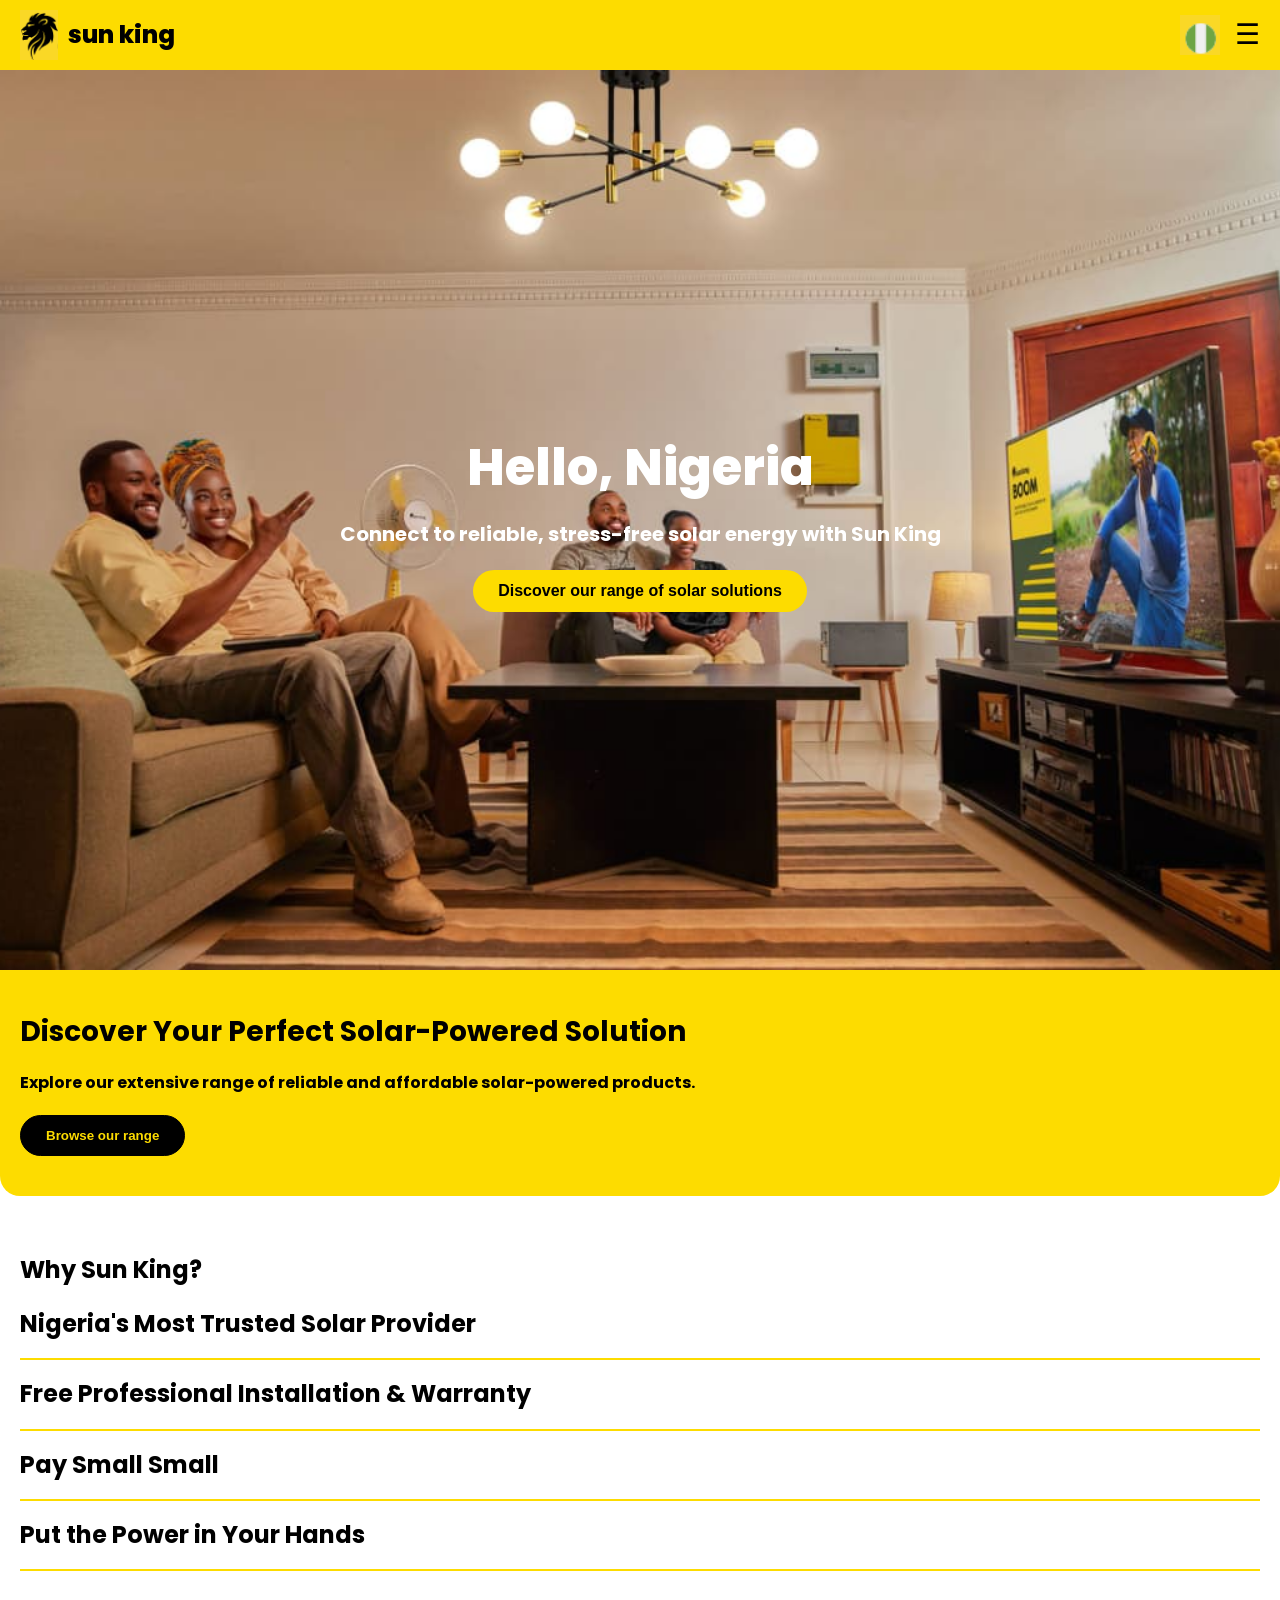
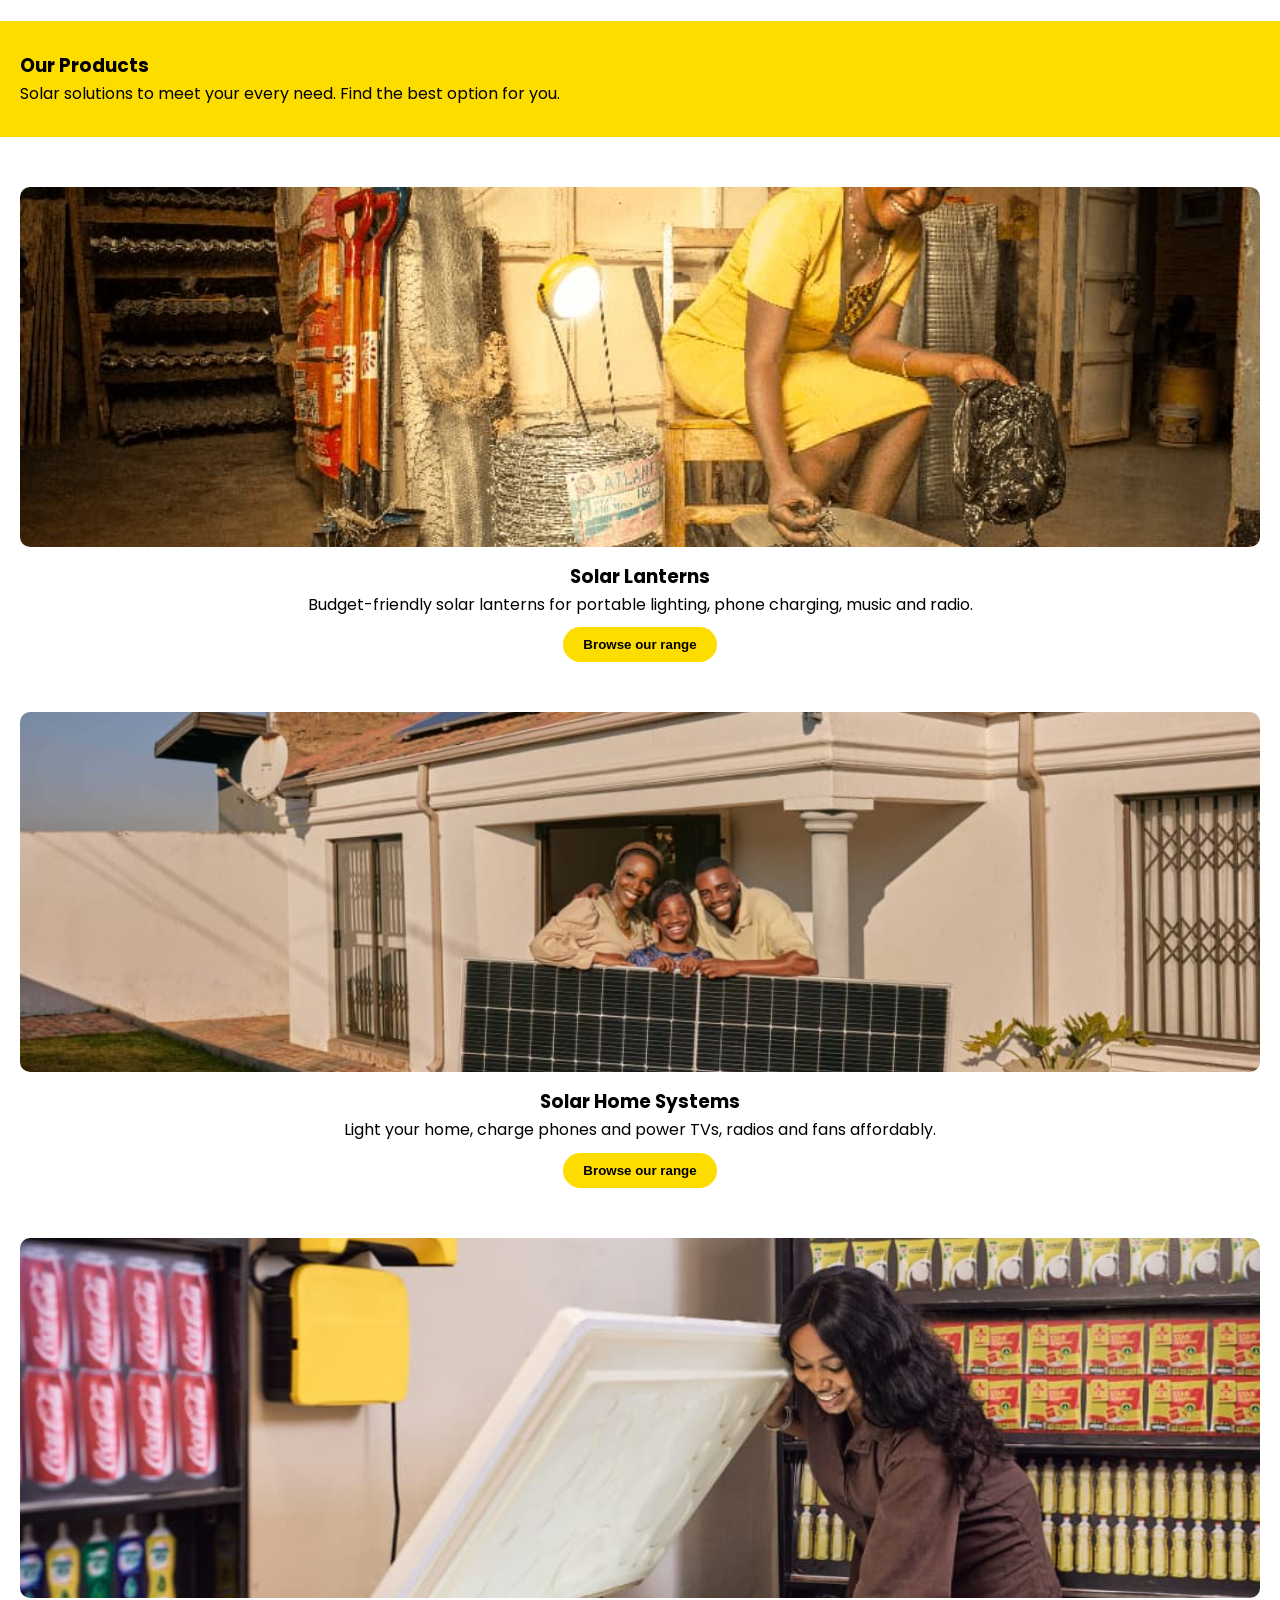
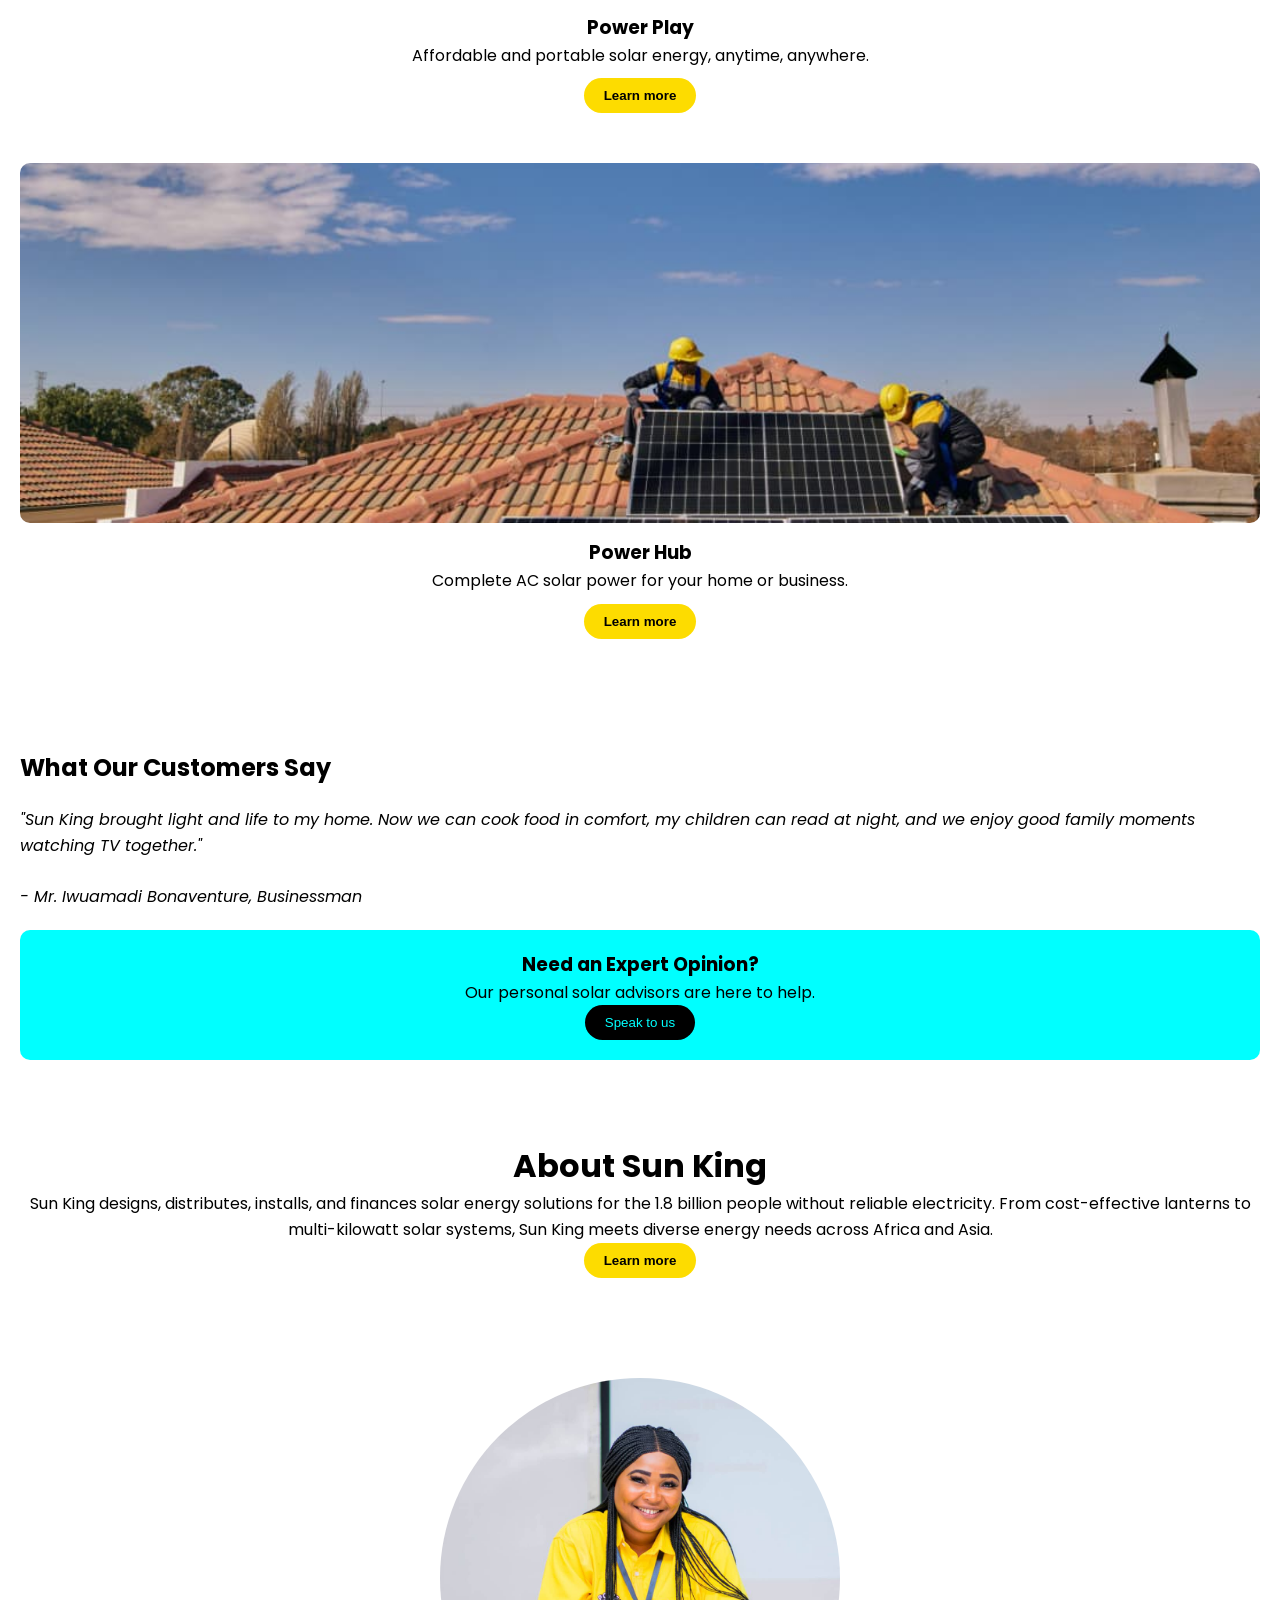
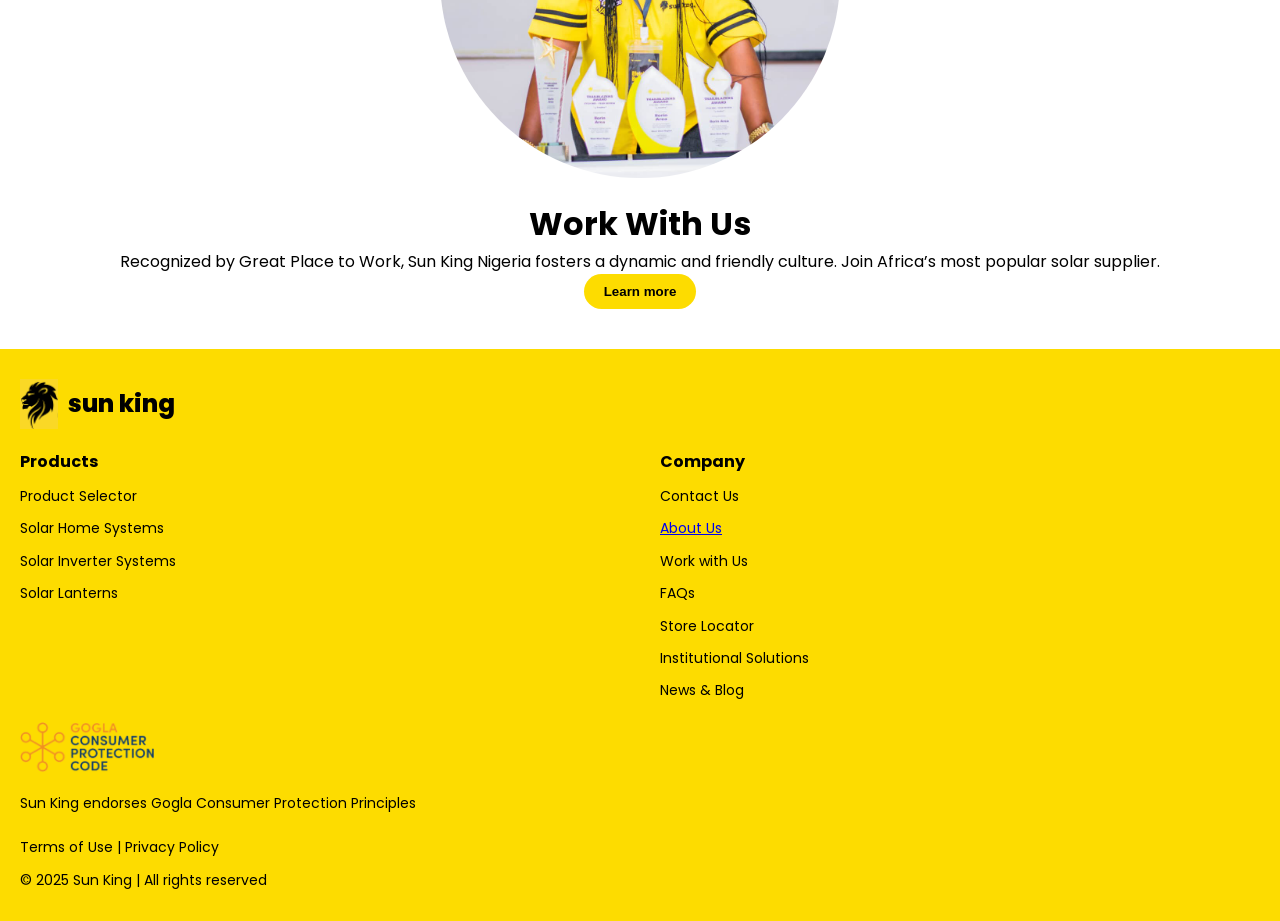
==== index.html @ c6b0d965 "Add files via upload" ====
<!DOCTYPE html>
<html lang="en">
<head>
  <meta charset="UTF-8">
  <meta name="viewport" content="width=device-width, initial-scale=1.0">
  <title>SunKing</title>
  <link rel="icon" href="favicon.ico">
  <meta name="description" content="SunKing">
  <meta name="author" content="SunKing">
  <meta property="og:title" content="SunKing">
  <meta property="og:description" content="SunKing">
  <meta property="og:image" content="img/favicon.ico">
  <meta property="og:type" content="website">
  <meta property="og:url" content="https://sunking.com/SunKing">
  <meta property="twitter:card" content="summary_large_image">
  <meta property="twitter:title" content="SunKing">
  <meta property="twitter:description" content="">
  <meta property="twitter:image" content="">
  <link rel="manifest" href="manifest.json">


  <!-- Google Font -->
  <link href="https://fonts.googleapis.com/css2?family=Poppins:wght@400;600;800&display=swap" rel="stylesheet">

  <style>
    
    * {
      margin: 0;
      padding: 0;
      box-sizing: border-box;
    }

    body {
      font-family: 'Poppins', sans-serif;
      background-color: #fff; 
      color: black;
      line-height: 1.6;
    }

    /* NAVBAR */
    .navbar {
      background-color: #fddc00;
      height: 70px;
      width: 100%;
      display: flex;
      justify-content: space-between;
      align-items: center;
      padding: 0 20px;
      position: sticky;
      top: 0;
      z-index: 1000;
    }

    .logo-container {
      display: flex;
      align-items: center;
    }

    .logo-icon {
      height: 50px;
      width: auto;
      margin-right: 10px;
    }

    .logo-text {
      font-weight: 800;
      font-size: 24px;
      color: black;
      text-transform: lowercase;
    }

    .nav-right {
      display: flex;
      align-items: center;
    }

    .flag-icon {
      width: 40px;
      height: 40px;
      margin-right: 15px;
    }

    .hamburger {
      font-size: 28px;
      cursor: pointer;
      user-select: none;
    }

    /* DROPDOWN MENU */
    .dropdown-menu {
      display: none;
      flex-direction: column;
      background-color: #fddc00;
      position: absolute;
      left: 0;
      width: 100%;
      padding: 20px;
      z-index: 1000;
    }

    .dropdown-menu a,
    .about-dropdown {
      margin: 10px 0;
      font-size: 16px;
      color: black;
      text-decoration: none;
      font-weight: 600;
    }

    .close-menu {
      position: absolute;
      top: 10px;
      right: 20px;
      font-size: 28px;
      cursor: pointer;
    }

  
    /* HERO SECTION */
    .hellocontainer {
      height: 100vh;
      background-image: url(images/header\ img.jpeg);
      background-size:cover;
      background-repeat: no-repeat;
      background-position: center;
      display: flex;
      justify-content: center;
      align-items: center;
      flex-direction: column;
      text-align: center;
      padding: 20px;
    }

    .hellocontainer h1 {
      color: white;
      font-size: 50px;
      margin-bottom: 10px;
      font-weight: 800;
    }

    .hellocontainer p {
      color: white;
      font-size: 20px;
      margin-bottom: 20px;
      font-weight: bold;
    }

    .hellocontainerbutton {
      color: black;
      background-color: #fddc00;
      font-size: 16px;
      font-weight: bold;
      padding: 12px 25px;
      border-radius: 30px;
      border: none;
      cursor: pointer;
      transition: all 0.3s ease;
    }

    .hellocontainerbutton:hover {
      transform: translateY(-4px);
    }

    /* DISCOVER SECTION */
    .discovercontainer {
      width: 100%;
      background-color: #fddc00;
      padding: 40px 20px;
      border-bottom-left-radius: 20px;
      border-bottom-right-radius: 20px;
    }

    .discovercontainer h1 {
      font-size: 28px;
      margin-bottom: 15px;
    }

    .discovercontainer p {
      margin-bottom: 20px;
      font-weight: bold;
    }

    .discovercontainerbutton {
      border: 1px solid black;
      background-color: black;
      color: #fddc00;
      padding: 12px 25px;
      border-radius: 30px;
      cursor: pointer;
      font-weight: bold;
      transition: all 0.3s ease;
    }

    .discovercontainerbutton:hover {
      transform: translateY(-4px);
      }

    /* WHY SUNKING */
    .whysunkingcontainer {
      background-color: #fff;
      padding: 40px 20px;
    }

    .whysunkingcontainer h2 {
      margin: 15px 0;
    }

    hr {
      margin: 10px 0;
      border: 1px solid #fddc00;
    }

    /* PRODUCTS */
    .ourproduct {
      background-color: #fddc00;
      padding: 30px 20px;
      margin-bottom: 30px;
    }

    .ourproductcontainer {
      background-color: white;
      padding: 20px;
    }

    .product-block {
      margin-bottom: 50px;
      text-align: center;
    }

    .product-block div {
      width: 100%;
      height: 40vh;
      background-position: center;
      background-repeat: no-repeat;
      background-size: cover;
      border-radius: 10px;
      margin-bottom: 15px;
    }

    .product-block p{
      margin-bottom: 10px;
    }
    .browse-btn {
      background-color: #fddc00;
      border: none;
      padding: 10px 20px;
      border-radius: 30px;
      font-weight: 600;
      cursor: pointer;
      transition: 0.3s;
    }

    .browse-btn:hover {
      background-color: black;
      color: #fddc00;
    }

    /* CUSTOMER SECTION */
    .whatourcustomersaresaying {
      background-color: white;
      padding: 40px 20px;
    }

    blockquote {
      font-style: italic;
      margin: 20px 0;
    }

    .bluecontainer {
      background-color: aqua;
      color: black;
      text-align: center; 
      padding: 20px;
      border-radius: 10px;
      margin-top: 20px;
    }

    .bluecontainer button {
      background-color: black;
      color: aqua;
      border-radius: 30px;
      border: none;
      padding: 10px 20px;
      cursor: pointer;
      transition: 0.3s;
    }

    .bluecontainer button:hover {
      transform: translateY(-2px);
      color: white;
    }

    /* ABOUT + WORK WITH US */
    .aboutsunkingcontainer,
    .workwithuscontainer {
      padding: 40px 20px;
      background-color: white;
      text-align: center;
    }

    .workwithusimg {
      width: 400px;
      height: 400px;
      border-radius: 50%;
      background-image: url(images/work\ with\ us.jpeg);
      background-position: center;
      background-size: cover;
      margin: 20px auto;
    }

    /* FOOTER */
    .footercontainer {
      background-color: #fddc00;
      padding: 30px 20px;
    }

    .productandcompany {
      display: flex;
      flex-wrap: wrap;
      margin-top: 20px;
      gap: 40px;
    }

    .product,
    .company {
      flex: 1;
      min-width: 200px;
    }

    .goglaimg {
      height: 50px;
      background-image: url(images/logo-gcpc.webp);
      background-position: left;
      background-repeat: no-repeat;
      background-size: contain;
      margin: 20px 0;
    }

    footer p {
      margin-top: 10px;
      font-size: 14px;
    }

    /* RESPONSIVE */
    @media (max-width: 1080px) {
      .hellocontainer{
        height: 40vh;
        width: auto;
      }
      .hellocontainer h1 {
        font-size: 28px;
      }

      .hellocontainer p {
        font-size: 16px;
      }

      .product-block div {
        height: 200px;
      }

      .workwithusimg {
        width: 180px;
        height: 180px;
      }

      .productandcompany {
        flex-direction: column;
        gap: 20px;
      }
    }
  </style>
</head>

<body>
  <!-- NAVBAR -->
  <nav class="navbar">
    <div class="logo-container">
      <img src="images/lion-icon.png.png" alt="Sun King Logo" class="logo-icon">
      <span class="logo-text">sun king</span>
    </div>
    <div class="nav-right">
      <img src="images/nigeria-flag.png" alt="Nigeria Flag" class="flag-icon">
      <div class="hamburger" onclick="toggleMenu()">☰</div>
    </div>
  </nav>

  <!-- DROPDOWN MENU -->
  <div class="dropdown-menu" id="dropdownMenu">
    <ul>
  <li><a href="sunking.html">Home</a></li>
  <li><a href="about us sunking.html">About Us</a></li> 
  <li><a href="#products">Products</a></li>
  <li><a href="#contact">Contact</a></li>
    </ul>

    <div class="close-menu" onclick="toggleMenu()">✕</div>
  </div>

  <!-- HERO -->
  <div class="hellocontainer">
    <h1>Hello, Nigeria</h1>
    <p>Connect to reliable, stress-free solar energy with Sun King</p>
    <div style="background-image:url(images/header\ img.jpeg)"></div>
    <button class="hellocontainerbutton">Discover our range of solar solutions</button>
  </div>

  <!-- DISCOVER -->
  <div class="discovercontainer">
    <h1>Discover Your Perfect Solar-Powered Solution</h1>
    <p>Explore our extensive range of reliable and affordable solar-powered products.</p>
    <button class="discovercontainerbutton">Browse our range</button>
  </div>

  <!-- WHY -->
  <div class="whysunkingcontainer">
    <h2>Why Sun King?</h2>
    <h2>Nigeria's Most Trusted Solar Provider</h2><hr>
    <h2>Free Professional Installation & Warranty</h2><hr>
    <h2>Pay Small Small</h2><hr>
    <h2>Put the Power in Your Hands</h2><hr>
  </div>

  <!-- PRODUCTS -->
  <div class="ourproduct">
    <h3>Our Products</h3>
    <p>Solar solutions to meet your every need. Find the best option for you.</p>
  </div>

  <div class="ourproductcontainer">
    <div class="product-block">
      <div style="background-image:url(images/lantern.jpeg)"></div>
      <h3>Solar Lanterns</h3>
      <p>Budget-friendly solar lanterns for portable lighting, phone charging, music and radio.</p>
      <button class="browse-btn">Browse our range</button>
    </div>

    <div class="product-block">
      <div style="background-image:url(images/solar\ home.jpeg)"></div>
      <h3>Solar Home Systems</h3>
      <p>Light your home, charge phones and power TVs, radios and fans affordably.</p>
      <button class="browse-btn">Browse our range</button>
    </div>

    <div class="product-block">
      <div style="background-image:url(images/power\ play.jpeg)"></div>
      <h3>Power Play</h3>
      <p>Affordable and portable solar energy, anytime, anywhere.</p>
      <button class="browse-btn">Learn more</button>
    </div>

    <div class="product-block">
      <div style="background-image:url(images/powerhub.jpeg)"></div>
      <h3>Power Hub</h3>
      <p>Complete AC solar power for your home or business.</p>
      <button class="browse-btn">Learn more</button>
    </div>
  </div>

  <!-- CUSTOMER -->
  <div class="whatourcustomersaresaying">
    <h2>What Our Customers Say</h2>
    <blockquote>
      "Sun King brought light and life to my home. Now we can cook food in comfort, my children can read at night, and we enjoy good family moments watching TV together."
      <br><br>- Mr. Iwuamadi Bonaventure, Businessman
    </blockquote>
    <div class="bluecontainer">
      <h3>Need an Expert Opinion?</h3>
      <p>Our personal solar advisors are here to help.</p>
      <button>Speak to us</button>
    </div>
  </div>

  <!-- ABOUT -->
  <div class="aboutsunkingcontainer">
    <h1>About Sun King</h1>
    <p>Sun King designs, distributes, installs, and finances solar energy solutions for the 1.8 billion people without reliable electricity. From cost-effective lanterns to multi-kilowatt solar systems, Sun King meets diverse energy needs across Africa and Asia.</p>
    <button class="browse-btn">Learn more</button>
  </div>

  <!-- WORK WITH US -->
  <div class="workwithuscontainer">
    <div class="workwithusimg"></div>
    <h1>Work With Us</h1>
    <p>Recognized by Great Place to Work, Sun King Nigeria fosters a dynamic and friendly culture. Join Africa’s most popular solar supplier.</p>
    <button class="browse-btn">Learn more</button>
  </div>

  <!-- FOOTER -->
  <footer>
    <div class="footercontainer">
      <div class="logo-container">
        <img src="images/lion-icon.png.png" alt="Sun King Logo" class="logo-icon">
        <span class="logo-text">sun king</span>
      </div>

      <div class="productandcompany">
        <div class="product">
          <h4>Products</h4>
          <p>Product Selector</p>
          <p>Solar Home Systems</p>
          <p>Solar Inverter Systems</p>
          <p>Solar Lanterns</p>
        </div>

        <div class="company">

          <h4>Company</h4>
          <p>Contact Us</p>
          <p><a href="about us sunking.html" target="_blank">About Us</p></a>
          <p>Work with Us</p>
          <p>FAQs</p>
          <p>Store Locator</p>
          <p>Institutional Solutions</p>
          <p>News & Blog</p>
        </div>
      </div>

      <div class="goglaimg"></div>
      <p>Sun King endorses Gogla Consumer Protection Principles</p>
      <hr>
      <p>Terms of Use | Privacy Policy</p>
      <p>&copy; 2025 Sun King | All rights reserved</p>
    </div>
  </footer>

  <script>
    function toggleMenu() {
      const menu = document.getElementById('dropdownMenu');
      menu.style.display = (menu.style.display === 'flex') ? 'none' : 'flex';
    }
  </script>
</body>
</html>
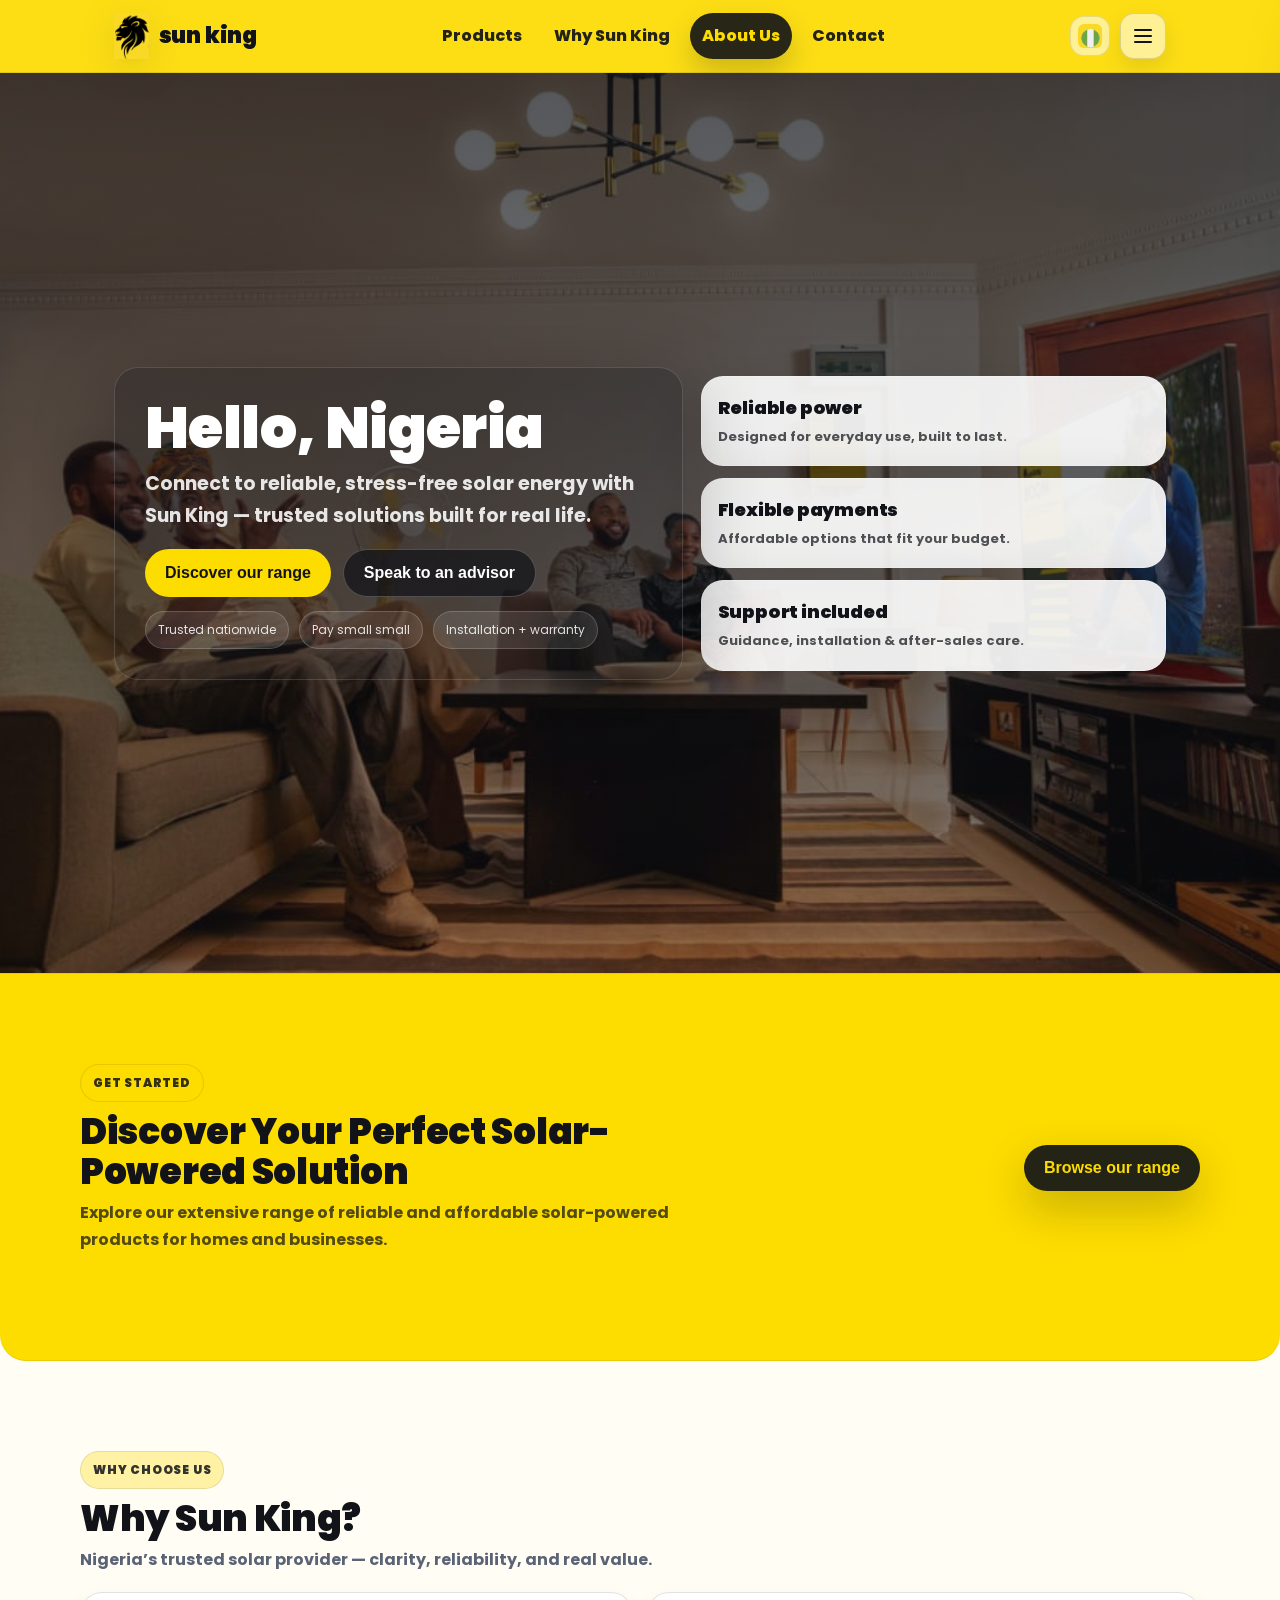
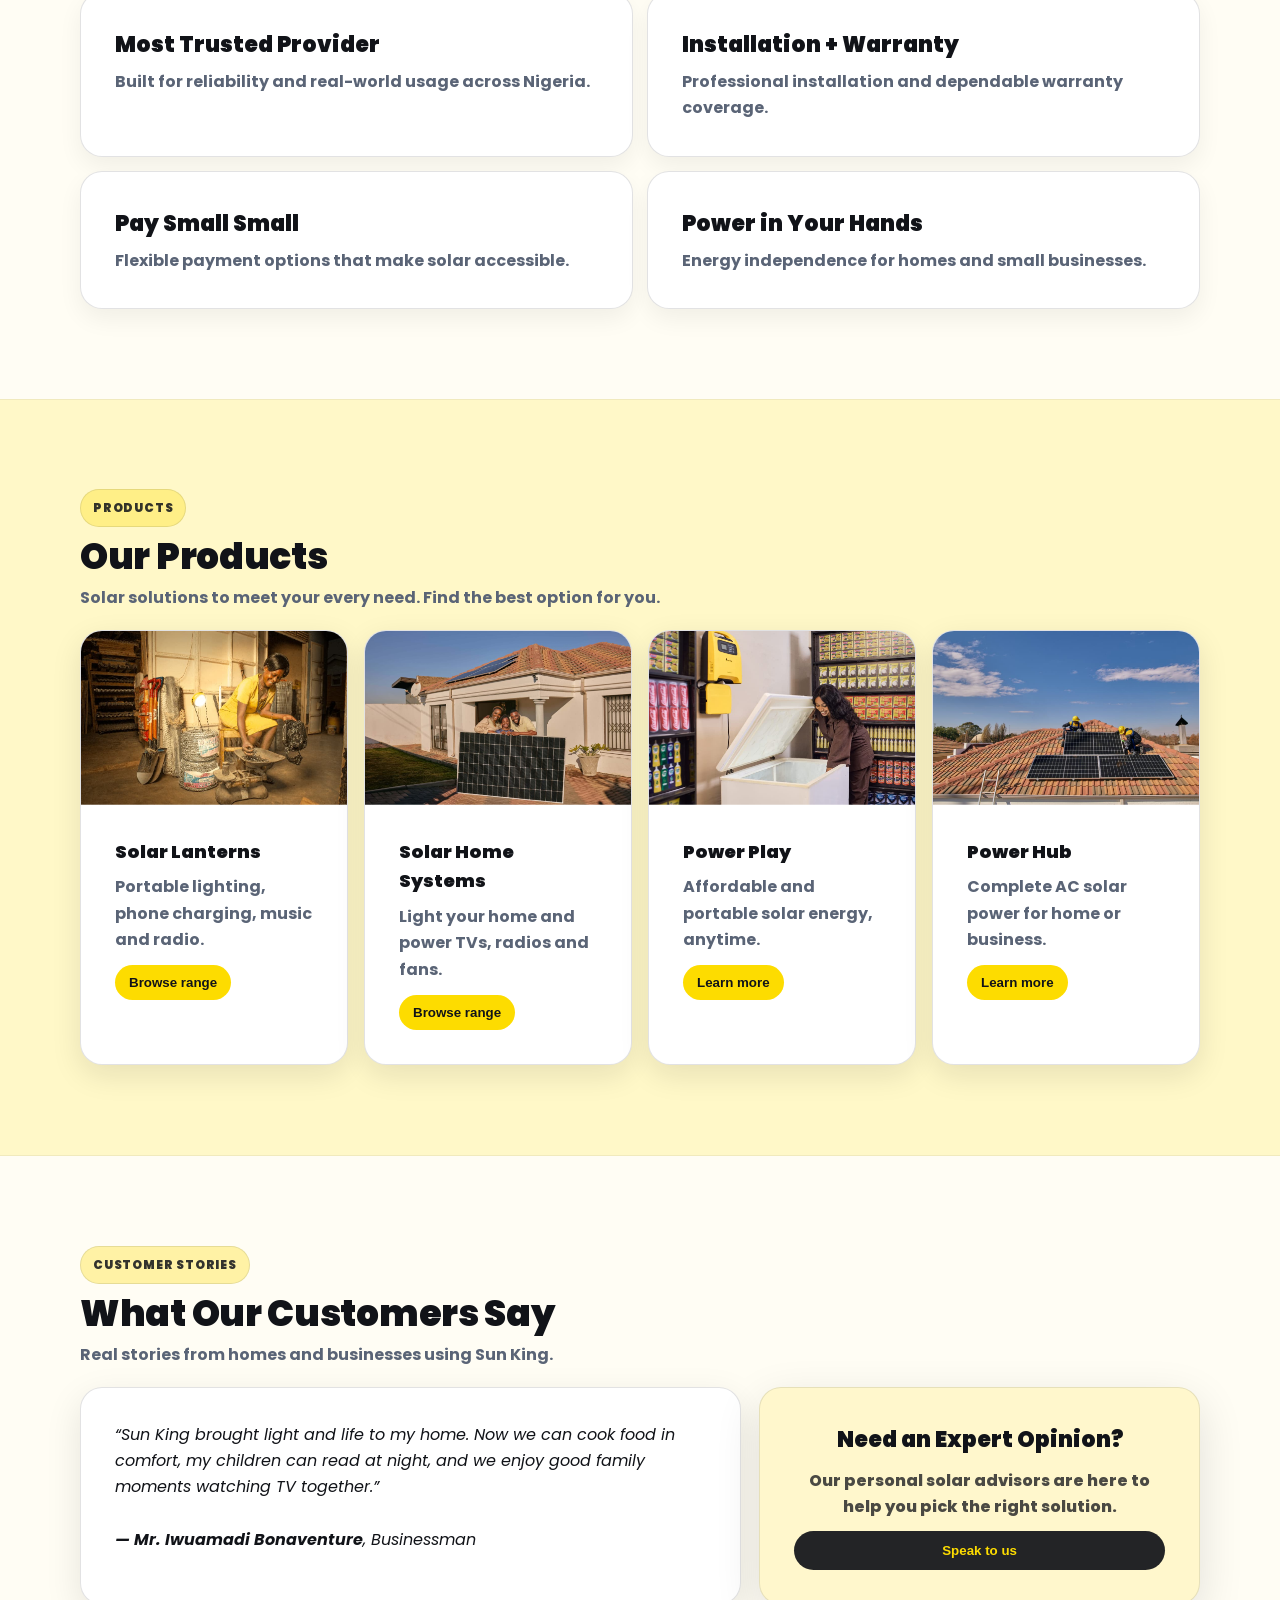
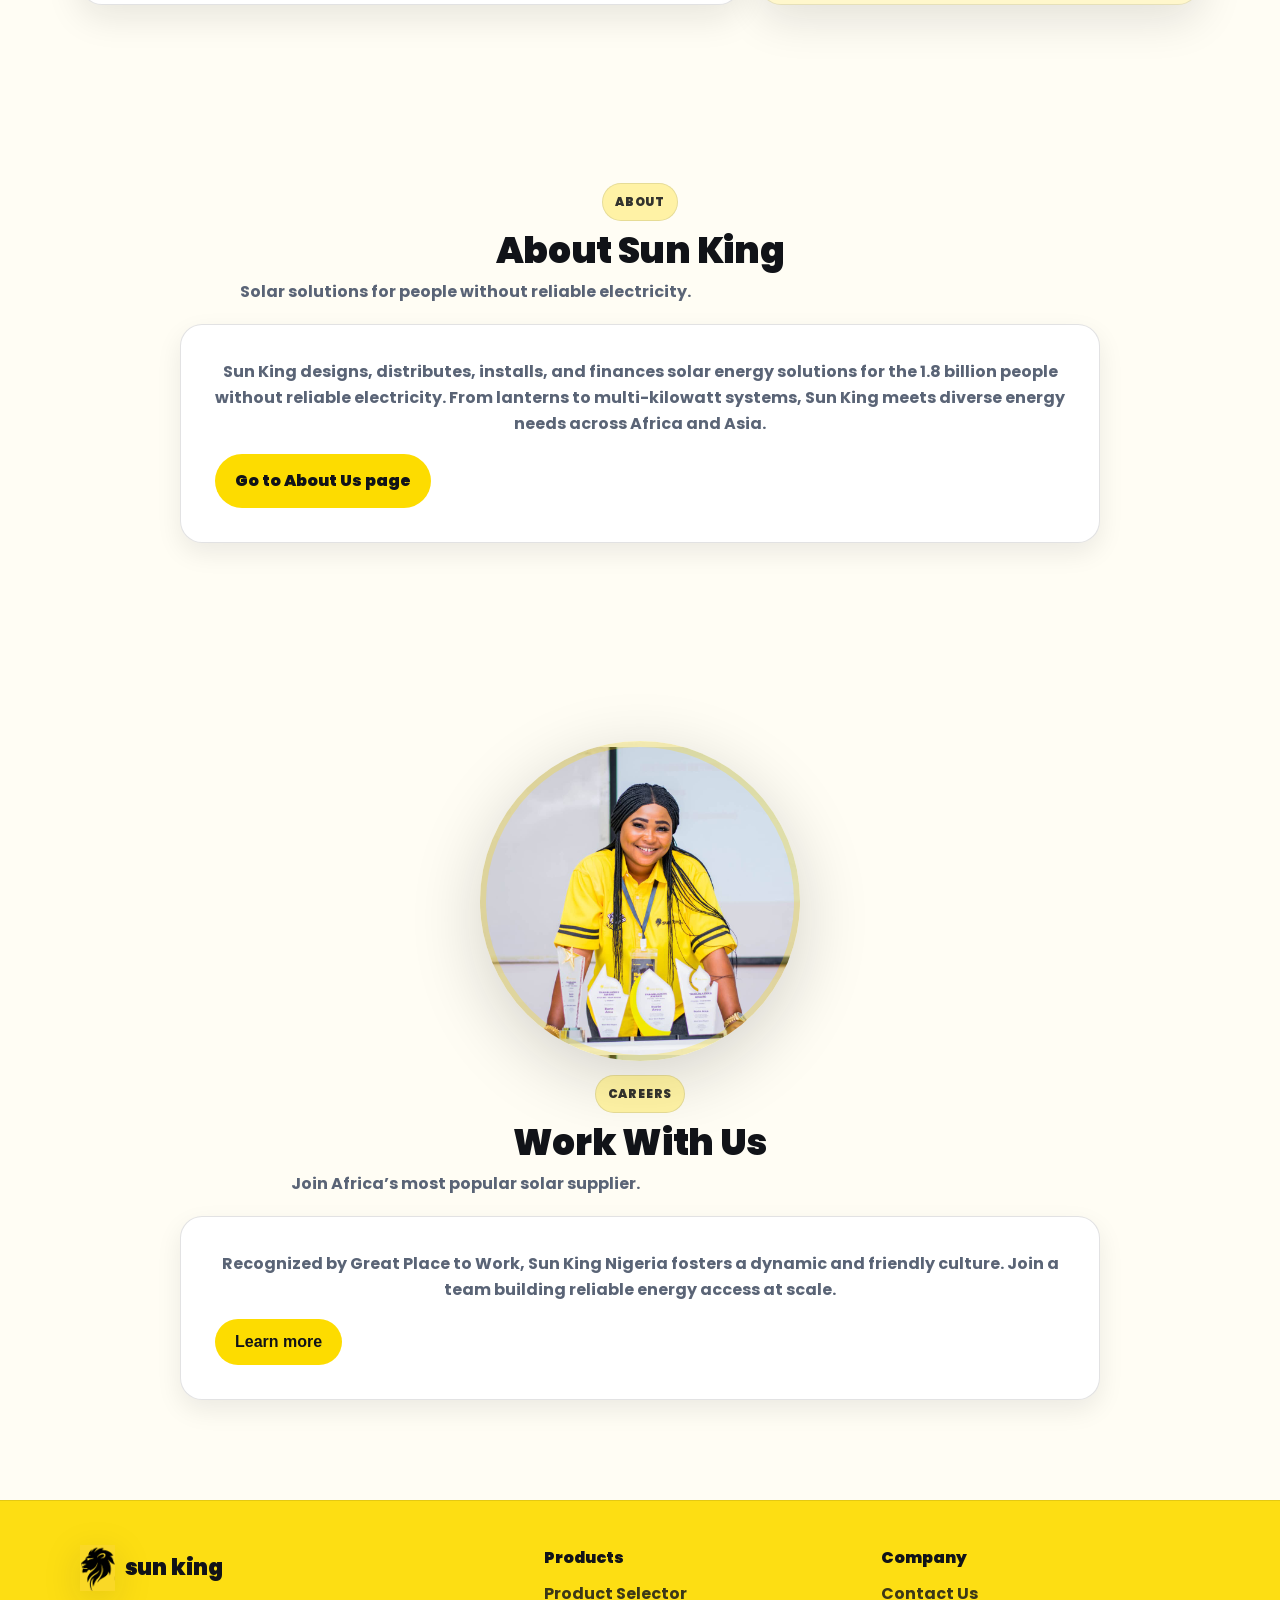
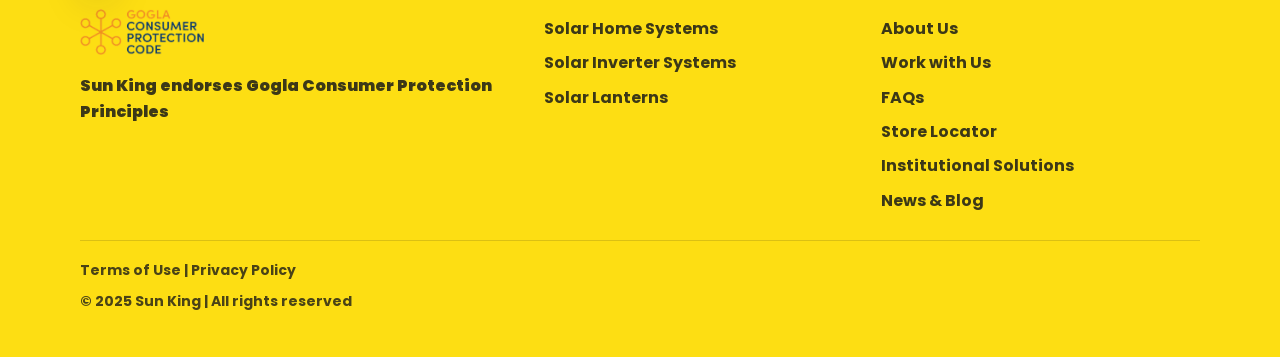
==== commit 138ca58f: "Update index.html" ====
--- a/index.html
+++ b/index.html
@@ -1,534 +1,1054 @@
 <!DOCTYPE html>
 <html lang="en">
 <head>
-  <meta charset="UTF-8">
-  <meta name="viewport" content="width=device-width, initial-scale=1.0">
-  <title>SunKing</title>
-  <link rel="icon" href="favicon.ico">
-  <meta name="description" content="SunKing">
-  <meta name="author" content="SunKing">
-  <meta property="og:title" content="SunKing">
-  <meta property="og:description" content="SunKing">
-  <meta property="og:image" content="img/favicon.ico">
-  <meta property="og:type" content="website">
-  <meta property="og:url" content="https://sunking.com/SunKing">
-  <meta property="twitter:card" content="summary_large_image">
-  <meta property="twitter:title" content="SunKing">
-  <meta property="twitter:description" content="">
-  <meta property="twitter:image" content="">
-  <link rel="manifest" href="manifest.json">
-
-
-  <!-- Google Font -->
-  <link href="https://fonts.googleapis.com/css2?family=Poppins:wght@400;600;800&display=swap" rel="stylesheet">
+  <meta charset="UTF-8" />
+  <meta name="viewport" content="width=device-width, initial-scale=1.0" />
+  <title>Sun King — Solar Solutions for Nigeria</title>
+
+  <link rel="icon" href="favicon.ico" />
+  <meta name="description" content="Connect to reliable, stress-free solar energy with Sun King. Explore lanterns, home systems, and power solutions." />
+  <meta name="author" content="SunKing" />
+
+  <meta property="og:title" content="Sun King — Solar Solutions for Nigeria" />
+  <meta property="og:description" content="Explore reliable and affordable solar-powered products." />
+  <meta property="og:image" content="img/favicon.ico" />
+  <meta property="og:type" content="website" />
+  <meta property="og:url" content="https://sunking.com/SunKing" />
+  <meta name="twitter:card" content="summary_large_image" />
+
+  <link rel="manifest" href="manifest.json" />
+
+  <link rel="preconnect" href="https://fonts.googleapis.com" />
+  <link rel="preconnect" href="https://fonts.gstatic.com" crossorigin />
+  <link href="https://fonts.googleapis.com/css2?family=Poppins:wght@400;600;800&display=swap" rel="stylesheet" />
 
   <style>
-    
-    * {
-      margin: 0;
-      padding: 0;
-      box-sizing: border-box;
-    }
-
-    body {
-      font-family: 'Poppins', sans-serif;
-      background-color: #fff; 
-      color: black;
-      line-height: 1.6;
-    }
-
-    /* NAVBAR */
-    .navbar {
-      background-color: #fddc00;
-      height: 70px;
-      width: 100%;
-      display: flex;
-      justify-content: space-between;
-      align-items: center;
-      padding: 0 20px;
+    :root{
+      /* Meaningful palette (no gradients) */
+      --brand: #fddc00;          /* Sun King yellow */
+      --ink: #111318;            /* charcoal */
+      --ink-2: #1c1f26;
+      --muted: #5a6476;          /* slate */
+      --bg: #fffdf4;             /* warm off-white */
+      --panel: #ffffff;
+      --panel-tint: #fff7cc;     /* soft yellow tint */
+
+      --border: rgba(17, 19, 24, 0.12);
+      --shadow: 0 14px 46px rgba(17, 19, 24, 0.12);
+      --shadow2: 0 18px 70px rgba(17, 19, 24, 0.18);
+
+      --radius: 18px;
+      --radius2: 22px;
+
+      --maxw: 1120px;
+      --pad: clamp(14px, 2.4vw, 22px);
+      --pad2: clamp(18px, 3.2vw, 34px);
+      --sec: clamp(46px, 7vw, 90px);
+
+      --fs-h1: clamp(30px, 5.2vw, 58px);
+      --fs-h2: clamp(22px, 3.2vw, 36px);
+      --fs-h3: clamp(18px, 2.1vw, 22px);
+      --fs-p: clamp(14px, 1.5vw, 16px);
+
+      --ease: cubic-bezier(.22,1,.36,1);
+      --dur: 320ms;
+      --dur2: 760ms;
+    }
+
+    *{ margin:0; padding:0; box-sizing:border-box; }
+    html{ scroll-behavior:smooth; }
+    body{
+      font-family: 'Poppins', system-ui, -apple-system, Segoe UI, Roboto, Arial, sans-serif;
+      background: var(--bg);
+      color: var(--ink);
+      line-height: 1.65;
+      font-size: var(--fs-p);
+      overflow-x:hidden;
+    }
+
+    @media (prefers-reduced-motion: reduce){
+      html{ scroll-behavior:auto; }
+      *,*::before,*::after{
+        animation-duration: 0.001ms !important;
+        animation-iteration-count: 1 !important;
+        transition-duration: 0.001ms !important;
+      }
+    }
+
+    a{ color: inherit; text-decoration:none; }
+    img{ max-width:100%; display:block; }
+    ul{ list-style: none; }
+
+    :focus-visible{
+      outline: 3px solid rgba(17, 19, 24, 0.95);
+      outline-offset: 3px;
+      border-radius: 12px;
+    }
+
+    .container{
+      width: min(var(--maxw), calc(100% - (var(--pad2) * 2)));
+      margin: 0 auto;
+    }
+
+    .skip-link{
+      position:absolute;
+      left:-999px;
+      top: 10px;
+      background: #fff;
+      color: #000;
+      padding: 10px 12px;
+      border-radius: 12px;
+      border: 1px solid var(--border);
+      z-index: 3000;
+    }
+    .skip-link:focus{ left: 12px; }
+
+    /* Header */
+    header{
       position: sticky;
       top: 0;
-      z-index: 1000;
-    }
-
-    .logo-container {
-      display: flex;
-      align-items: center;
-    }
-
-    .logo-icon {
-      height: 50px;
-      width: auto;
-      margin-right: 10px;
-    }
-
-    .logo-text {
-      font-weight: 800;
-      font-size: 24px;
-      color: black;
+      z-index: 1200;
+      background: rgba(253, 220, 0, 0.92);
+      backdrop-filter: blur(10px);
+      border-bottom: 1px solid rgba(17, 19, 24, 0.10);
+    }
+
+    .navbar{
+      height: 72px;
+      display:flex;
+      align-items:center;
+      justify-content:space-between;
+      gap: 12px;
+      padding: 0 var(--pad2);
+      max-width: var(--maxw);
+      margin: 0 auto;
+    }
+
+    .logo-container{
+      display:flex;
+      align-items:center;
+      gap: 10px;
+      min-width: 0;
+    }
+    .logo-icon{
+      height: 46px;
+      width:auto;
+      filter: drop-shadow(0 10px 18px rgba(17,19,24,0.12));
+    }
+    .logo-text{
+      font-weight: 900;
+      font-size: 22px;
       text-transform: lowercase;
-    }
-
-    .nav-right {
-      display: flex;
-      align-items: center;
-    }
-
-    .flag-icon {
+      white-space:nowrap;
+      overflow:hidden;
+      text-overflow:ellipsis;
+      max-width: 18ch;
+      letter-spacing: -0.2px;
+    }
+
+    .nav-right{
+      display:flex;
+      align-items:center;
+      gap: 10px;
+    }
+
+    .flag-icon{
       width: 40px;
       height: 40px;
-      margin-right: 15px;
-    }
-
-    .hamburger {
-      font-size: 28px;
-      cursor: pointer;
-      user-select: none;
-    }
-
-    /* DROPDOWN MENU */
-    .dropdown-menu {
-      display: none;
-      flex-direction: column;
-      background-color: #fddc00;
-      position: absolute;
-      left: 0;
-      width: 100%;
-      padding: 20px;
-      z-index: 1000;
-    }
-
-    .dropdown-menu a,
-    .about-dropdown {
-      margin: 10px 0;
+      border-radius: 14px;
+      border: 1px solid rgba(17,19,24,0.10);
+      background: rgba(255,255,255,0.55);
+      padding: 7px;
+    }
+
+    .nav-links{
+      display:flex;
+      align-items:center;
+      gap: 8px;
+    }
+    .nav-links a{
+      padding: 10px 12px;
+      border-radius: 999px;
+      font-weight: 800;
+      transition: background var(--dur) var(--ease), transform var(--dur) var(--ease), color var(--dur) var(--ease);
+      color: rgba(17,19,24,0.92);
+    }
+    .nav-links a:hover{
+      background: rgba(255,255,255,0.48);
+      transform: translateY(-1px);
+    }
+    /* Keep "About Us" prominent (no gradients) */
+    .nav-links a.primary-link{
+      background: rgba(17,19,24,0.90);
+      color: var(--brand);
+      box-shadow: 0 14px 30px rgba(17,19,24,0.20);
+    }
+    .nav-links a.primary-link:hover{
+      transform: translateY(-2px);
+      background: rgba(17,19,24,0.95);
+    }
+
+    .icon-btn{
+      width: 46px;
+      height: 46px;
+      border-radius: 14px;
+      border: 1px solid rgba(17,19,24,0.14);
+      background: rgba(255,255,255,0.55);
+      display:inline-flex;
+      align-items:center;
+      justify-content:center;
+      box-shadow: 0 10px 22px rgba(17,19,24,0.10);
+      transition: transform var(--dur) var(--ease), box-shadow var(--dur) var(--ease), background var(--dur) var(--ease);
+      -webkit-tap-highlight-color: transparent;
+    }
+    .icon-btn:hover{
+      transform: translateY(-2px);
+      box-shadow: var(--shadow);
+      background: rgba(255,255,255,0.62);
+    }
+
+    .hamburger{
+      width: 18px; height: 14px;
+      position: relative;
+    }
+    .hamburger span{
+      position:absolute; left:0; right:0;
+      height:2px;
+      border-radius: 999px;
+      background: var(--ink);
+      transition: transform var(--dur) var(--ease), top var(--dur) var(--ease), opacity var(--dur) var(--ease);
+    }
+    .hamburger span:nth-child(1){ top:0; }
+    .hamburger span:nth-child(2){ top:6px; }
+    .hamburger span:nth-child(3){ top:12px; }
+
+    body.menu-open #menuBtn .hamburger span:nth-child(1){ top:6px; transform: rotate(45deg); }
+    body.menu-open #menuBtn .hamburger span:nth-child(2){ opacity:0; }
+    body.menu-open #menuBtn .hamburger span:nth-child(3){ top:6px; transform: rotate(-45deg); }
+
+    /* Backdrop + drawer (solid colors) */
+    .backdrop{
+      position: fixed;
+      inset: 0;
+      background: rgba(17,19,24,0.52);
+      backdrop-filter: blur(6px);
+      opacity: 0;
+      pointer-events:none;
+      transition: opacity var(--dur) var(--ease);
+      z-index: 1500;
+    }
+    .drawer{
+      position: fixed;
+      top: 0; right: 0;
+      height: 100%;
+      width: min(90vw, 380px);
+      background: rgba(253,220,0,0.98);
+      border-left: 1px solid rgba(17,19,24,0.12);
+      box-shadow: var(--shadow2);
+      transform: translateX(110%);
+      transition: transform var(--dur) var(--ease);
+      z-index: 1600;
+      padding: 16px;
+      display:flex;
+      flex-direction:column;
+      gap: 12px;
+    }
+    body.menu-open .backdrop{ opacity:1; pointer-events:auto; }
+    body.menu-open .drawer{ transform: translateX(0); }
+    body.menu-open{ overflow:hidden; touch-action:none; }
+
+    .drawer-head{
+      display:flex;
+      align-items:center;
+      justify-content:space-between;
+      gap: 10px;
+      padding-bottom: 12px;
+      border-bottom: 1px solid rgba(17,19,24,0.16);
+    }
+    .drawer-nav{
+      display:flex;
+      flex-direction:column;
+      gap: 10px;
+      padding-top: 10px;
+    }
+    .drawer-nav a{
+      padding: 12px 12px;
+      border-radius: 16px;
+      font-weight: 900;
+      background: rgba(255,255,255,0.42);
+      border: 1px solid rgba(17,19,24,0.12);
+      transition: transform var(--dur) var(--ease), background var(--dur) var(--ease);
+    }
+    .drawer-nav a:hover{
+      transform: translateX(2px);
+      background: rgba(255,255,255,0.56);
+    }
+    .drawer-cta{
+      margin-top:auto;
+      padding-top: 14px;
+      border-top: 1px solid rgba(17,19,24,0.16);
+      display:flex;
+      gap: 10px;
+      flex-wrap:wrap;
+    }
+
+    /* Common section styling */
+    section{ padding: var(--sec) 0; }
+    .section-head{
+      margin-bottom: 18px;
+    }
+    .kicker{
+      display:inline-block;
+      font-weight: 900;
+      font-size: 12px;
+      letter-spacing: .8px;
+      text-transform: uppercase;
+      padding: 8px 12px;
+      border-radius: 999px;
+      background: rgba(253,220,0,0.32);
+      border: 1px solid rgba(17,19,24,0.10);
+      color: rgba(17,19,24,0.86);
+      margin-bottom: 10px;
+    }
+    .section-head h2{
+      font-size: var(--fs-h2);
+      font-weight: 900;
+      letter-spacing: -0.3px;
+      line-height: 1.12;
+      margin-bottom: 8px;
+    }
+    .section-head p{
+      color: var(--muted);
+      font-weight: 700;
+      max-width: 70ch;
+    }
+
+    .panel{
+      background: var(--panel);
+      border: 1px solid var(--border);
+      border-radius: var(--radius2);
+      box-shadow: 0 10px 26px rgba(17,19,24,0.08);
+      padding: var(--pad2);
+    }
+
+    /* HERO (no gradients, just image + overlay) */
+    .hero{
+      min-height: 100svh;
+      position:relative;
+      overflow:hidden;
+      display:flex;
+      align-items:center;
+    }
+    .hero::before{
+      content:"";
+      position:absolute; inset:0;
+      background:
+        linear-gradient(180deg, rgba(17,19,24,0.72), rgba(17,19,24,0.40)),
+        url('images/header img.jpeg') center/cover no-repeat;
+      /* NOTE: this is a gradient overlay.
+         If you want ZERO gradients at all, delete the linear-gradient(...) above and use a single rgba overlay element instead. */
+      transform: scale(1.03);
+    }
+    /* If you want strictly no gradients anywhere, comment out the hero::before background line above
+       and instead set hero background image and use hero-overlay div. Kept as-is for readability overlay. */
+
+    .hero-grid{
+      position:relative;
+      z-index: 2;
+      display:grid;
+      grid-template-columns: 1.1fr 0.9fr;
+      gap: 18px;
+      align-items: center;
+      padding: 0 var(--pad2);
+    }
+
+    .hero-copy{
+      color:#fff;
+      padding: clamp(18px, 3vw, 30px);
+      border-radius: 24px;
+      border: 1px solid rgba(255,255,255,0.14);
+      background: rgba(17,19,24,0.28);
+      backdrop-filter: blur(12px);
+      box-shadow: 0 22px 80px rgba(0,0,0,0.30);
+    }
+    .hero h1{
+      font-size: var(--fs-h1);
+      font-weight: 900;
+      letter-spacing: -0.6px;
+      line-height: 1.04;
+      margin-bottom: 10px;
+    }
+    .hero p{
+      font-size: clamp(14px, 1.9vw, 19px);
+      font-weight: 700;
+      color: rgba(255,255,255,0.88);
+      max-width: 62ch;
+      margin-bottom: 18px;
+    }
+
+    .btn-row{
+      display:flex;
+      flex-wrap:wrap;
+      gap: 12px;
+      margin-top: 10px;
+    }
+    .btn{
+      border:none;
+      border-radius: 999px;
+      padding: 14px 20px;
+      font-weight: 900;
       font-size: 16px;
-      color: black;
-      text-decoration: none;
-      font-weight: 600;
-    }
-
-    .close-menu {
-      position: absolute;
-      top: 10px;
-      right: 20px;
-      font-size: 28px;
-      cursor: pointer;
-    }
-
-  
-    /* HERO SECTION */
-    .hellocontainer {
-      height: 100vh;
-      background-image: url(images/header\ img.jpeg);
+      transition: transform var(--dur) var(--ease), box-shadow var(--dur) var(--ease), background var(--dur) var(--ease);
+      -webkit-tap-highlight-color: transparent;
+      display:inline-flex;
+      align-items:center;
+      justify-content:center;
+      gap: 10px;
+      white-space: nowrap;
+    }
+    .btn:hover{ transform: translateY(-2px); box-shadow: 0 18px 48px rgba(0,0,0,0.25); }
+
+    .btn.primary{
+      background: var(--brand);
+      color: var(--ink);
+    }
+    .btn.dark{
+      background: rgba(17,19,24,0.72);
+      border: 1px solid rgba(255,255,255,0.22);
+      color:#fff;
+    }
+    .btn.black{
+      background: rgba(17,19,24,0.92);
+      color: var(--brand);
+      box-shadow: 0 18px 44px rgba(17,19,24,0.22);
+    }
+    .btn.black:hover{ background: rgba(17,19,24,0.96); }
+
+    .hero-stats{
+      display:grid;
+      gap: 12px;
+    }
+    .stat{
+      background: rgba(255,255,255,0.90);
+      border: 1px solid rgba(255,255,255,0.22);
+      border-radius: 22px;
+      padding: 16px;
+      box-shadow: 0 18px 60px rgba(0,0,0,0.18);
+    }
+    .stat strong{
+      display:block;
+      font-size: 18px;
+      font-weight: 900;
+      letter-spacing: -0.2px;
+    }
+    .stat span{
+      color: rgba(17,19,24,0.72);
+      font-weight: 700;
+      font-size: 13px;
+    }
+
+    .trust{
+      margin-top: 14px;
+      display:flex;
+      flex-wrap:wrap;
+      gap: 10px;
+      font-size: 12px;
+      color: rgba(255,255,255,0.86);
+    }
+    .trust .pill{
+      padding: 8px 12px;
+      border-radius: 999px;
+      background: rgba(255,255,255,0.10);
+      border: 1px solid rgba(255,255,255,0.18);
+    }
+
+    /* Discover (solid brand block) */
+    .discover{
+      background: var(--brand);
+      border-bottom-left-radius: 26px;
+      border-bottom-right-radius: 26px;
+      border-top: 1px solid rgba(17,19,24,0.08);
+      border-bottom: 1px solid rgba(17,19,24,0.08);
+    }
+    .discover-wrap{
+      display:grid;
+      grid-template-columns: 1.2fr 0.8fr;
+      gap: 18px;
+      align-items:center;
+    }
+    .discover .section-head p{ color: rgba(17,19,24,0.72); }
+
+    /* Why */
+    .why-list{
+      display:grid;
+      grid-template-columns: repeat(2, minmax(0, 1fr));
+      gap: 14px;
+      margin-top: 16px;
+    }
+    .why{
+      border: 1px solid var(--border);
+      border-radius: var(--radius2);
+      padding: var(--pad2);
+      background: var(--panel);
+      box-shadow: 0 10px 24px rgba(17,19,24,0.06);
+      transition: transform var(--dur) var(--ease), box-shadow var(--dur) var(--ease);
+    }
+    .why:hover{ transform: translateY(-4px); box-shadow: var(--shadow); }
+    .why h3{ font-size: var(--fs-h3); margin-bottom: 6px; font-weight: 900; }
+    .why p{ color: var(--muted); font-weight: 700; }
+
+    /* Products (no gradients) */
+    .products-banner{
+      background: rgba(253,220,0,0.18);
+      border-top: 1px solid rgba(17,19,24,0.06);
+      border-bottom: 1px solid rgba(17,19,24,0.06);
+    }
+    .products-grid{
+      display:grid;
+      grid-template-columns: repeat(4, minmax(0, 1fr));
+      gap: 16px;
+      margin-top: 18px;
+    }
+    .card{
+      border: 1px solid var(--border);
+      border-radius: var(--radius2);
+      overflow:hidden;
+      background: var(--panel);
+      box-shadow: 0 10px 30px rgba(17,19,24,0.10);
+      transition: transform var(--dur) var(--ease), box-shadow var(--dur) var(--ease);
+    }
+    .card:hover{ transform: translateY(-8px); box-shadow: var(--shadow2); }
+    .card-media{
+      height: 172px;
+      background-position:center;
       background-size:cover;
-      background-repeat: no-repeat;
-      background-position: center;
-      display: flex;
-      justify-content: center;
-      align-items: center;
-      flex-direction: column;
-      text-align: center;
-      padding: 20px;
-    }
-
-    .hellocontainer h1 {
-      color: white;
-      font-size: 50px;
-      margin-bottom: 10px;
-      font-weight: 800;
-    }
-
-    .hellocontainer p {
-      color: white;
-      font-size: 20px;
-      margin-bottom: 20px;
-      font-weight: bold;
-    }
-
-    .hellocontainerbutton {
-      color: black;
-      background-color: #fddc00;
-      font-size: 16px;
-      font-weight: bold;
-      padding: 12px 25px;
-      border-radius: 30px;
-      border: none;
-      cursor: pointer;
-      transition: all 0.3s ease;
-    }
-
-    .hellocontainerbutton:hover {
-      transform: translateY(-4px);
-    }
-
-    /* DISCOVER SECTION */
-    .discovercontainer {
-      width: 100%;
-      background-color: #fddc00;
-      padding: 40px 20px;
-      border-bottom-left-radius: 20px;
-      border-bottom-right-radius: 20px;
-    }
-
-    .discovercontainer h1 {
-      font-size: 28px;
-      margin-bottom: 15px;
-    }
-
-    .discovercontainer p {
-      margin-bottom: 20px;
-      font-weight: bold;
-    }
-
-    .discovercontainerbutton {
-      border: 1px solid black;
-      background-color: black;
-      color: #fddc00;
-      padding: 12px 25px;
-      border-radius: 30px;
-      cursor: pointer;
-      font-weight: bold;
-      transition: all 0.3s ease;
-    }
-
-    .discovercontainerbutton:hover {
-      transform: translateY(-4px);
-      }
-
-    /* WHY SUNKING */
-    .whysunkingcontainer {
-      background-color: #fff;
-      padding: 40px 20px;
-    }
-
-    .whysunkingcontainer h2 {
-      margin: 15px 0;
-    }
-
-    hr {
-      margin: 10px 0;
-      border: 1px solid #fddc00;
-    }
-
-    /* PRODUCTS */
-    .ourproduct {
-      background-color: #fddc00;
-      padding: 30px 20px;
-      margin-bottom: 30px;
-    }
-
-    .ourproductcontainer {
-      background-color: white;
-      padding: 20px;
-    }
-
-    .product-block {
-      margin-bottom: 50px;
-      text-align: center;
-    }
-
-    .product-block div {
-      width: 100%;
-      height: 40vh;
-      background-position: center;
-      background-repeat: no-repeat;
-      background-size: cover;
-      border-radius: 10px;
-      margin-bottom: 15px;
-    }
-
-    .product-block p{
-      margin-bottom: 10px;
-    }
-    .browse-btn {
-      background-color: #fddc00;
-      border: none;
-      padding: 10px 20px;
-      border-radius: 30px;
-      font-weight: 600;
-      cursor: pointer;
-      transition: 0.3s;
-    }
-
-    .browse-btn:hover {
-      background-color: black;
-      color: #fddc00;
-    }
-
-    /* CUSTOMER SECTION */
-    .whatourcustomersaresaying {
-      background-color: white;
-      padding: 40px 20px;
-    }
-
-    blockquote {
+      transform: scale(1.02);
+      transition: transform var(--dur2) var(--ease);
+    }
+    .card:hover .card-media{ transform: scale(1.08); }
+    .card-body{ padding: var(--pad2); }
+    .card-body h3{ font-size: 18px; margin-bottom: 8px; font-weight: 900; }
+    .card-body p{ color: var(--muted); font-weight: 700; margin-bottom: 12px; }
+    .mini-btn{
+      background: var(--brand);
+      border:none;
+      padding: 10px 14px;
+      border-radius: 999px;
+      font-weight: 900;
+      color: var(--ink);
+      transition: transform var(--dur) var(--ease), box-shadow var(--dur) var(--ease);
+    }
+    .mini-btn:hover{
+      transform: translateY(-2px);
+      box-shadow: 0 14px 34px rgba(17,19,24,0.16);
+    }
+
+    /* Testimonial */
+    .testimonial{
+      display:grid;
+      grid-template-columns: 1.2fr 0.8fr;
+      gap: 18px;
+      align-items:stretch;
+      margin-top: 14px;
+    }
+    blockquote{
+      border: 1px solid var(--border);
+      border-radius: var(--radius2);
+      padding: var(--pad2);
+      background: var(--panel);
+      box-shadow: 0 12px 36px rgba(17,19,24,0.10);
       font-style: italic;
-      margin: 20px 0;
-    }
-
-    .bluecontainer {
-      background-color: aqua;
-      color: black;
-      text-align: center; 
-      padding: 20px;
-      border-radius: 10px;
-      margin-top: 20px;
-    }
-
-    .bluecontainer button {
-      background-color: black;
-      color: aqua;
-      border-radius: 30px;
-      border: none;
-      padding: 10px 20px;
-      cursor: pointer;
-      transition: 0.3s;
-    }
-
-    .bluecontainer button:hover {
-      transform: translateY(-2px);
-      color: white;
-    }
-
-    /* ABOUT + WORK WITH US */
-    .aboutsunkingcontainer,
-    .workwithuscontainer {
-      padding: 40px 20px;
-      background-color: white;
-      text-align: center;
-    }
-
-    .workwithusimg {
-      width: 400px;
-      height: 400px;
-      border-radius: 50%;
-      background-image: url(images/work\ with\ us.jpeg);
-      background-position: center;
-      background-size: cover;
-      margin: 20px auto;
-    }
-
-    /* FOOTER */
-    .footercontainer {
-      background-color: #fddc00;
-      padding: 30px 20px;
-    }
-
-    .productandcompany {
-      display: flex;
-      flex-wrap: wrap;
-      margin-top: 20px;
-      gap: 40px;
-    }
-
-    .product,
-    .company {
-      flex: 1;
-      min-width: 200px;
-    }
-
-    .goglaimg {
-      height: 50px;
+    }
+    .cta-card{
+      border-radius: var(--radius2);
+      padding: var(--pad2);
+      background: var(--panel-tint);
+      border: 1px solid rgba(17,19,24,0.10);
+      box-shadow: var(--shadow);
+      display:flex;
+      flex-direction:column;
+      justify-content:center;
+      gap: 10px;
+      text-align:center;
+    }
+    .cta-card h3{ font-size: var(--fs-h3); font-weight: 900; }
+    .cta-card p{ color: rgba(17,19,24,0.76); font-weight: 800; }
+    .cta-card button{
+      background: rgba(17,19,24,0.92);
+      color: var(--brand);
+      border:none;
+      border-radius: 999px;
+      padding: 12px 16px;
+      font-weight: 900;
+      transition: transform var(--dur) var(--ease), color var(--dur) var(--ease);
+    }
+    .cta-card button:hover{ transform: translateY(-2px); color:#fff; }
+
+    /* About / Work */
+    .center{ text-align:center; }
+    .round-img{
+      width: min(320px, 74vw);
+      aspect-ratio: 1 / 1;
+      border-radius: 999px;
+      background-position:center;
+      background-size:cover;
+      margin: 18px auto 0;
+      box-shadow: var(--shadow2);
+      border: 6px solid rgba(253,220,0,0.28);
+    }
+
+    /* Footer (solid yellow) */
+    footer{
+      background: rgba(253,220,0,0.92);
+      padding: 44px 0;
+      margin-top: 10px;
+      border-top: 1px solid rgba(17,19,24,0.10);
+    }
+    .footer-grid{
+      display:grid;
+      grid-template-columns: 1.4fr 1fr 1fr;
+      gap: 18px;
+      align-items:start;
+    }
+    .footer-grid h4{ font-weight: 900; margin-bottom: 10px; }
+    .footer-grid p, .footer-grid a{
+      display:block;
+      color: rgba(17,19,24,0.82);
+      font-weight: 700;
+      margin: 8px 0;
+    }
+    .footer-grid a:hover{ text-decoration: underline; text-underline-offset: 3px; }
+    .goglaimg{
+      height: 46px;
       background-image: url(images/logo-gcpc.webp);
       background-position: left;
       background-repeat: no-repeat;
       background-size: contain;
-      margin: 20px 0;
-    }
-
-    footer p {
-      margin-top: 10px;
+      margin: 18px 0;
+    }
+    .fineprint{
+      padding-top: 18px;
+      border-top: 1px solid rgba(17,19,24,0.14);
+      margin-top: 18px;
       font-size: 14px;
-    }
-
-    /* RESPONSIVE */
-    @media (max-width: 1080px) {
-      .hellocontainer{
-        height: 40vh;
-        width: auto;
-      }
-      .hellocontainer h1 {
-        font-size: 28px;
-      }
-
-      .hellocontainer p {
-        font-size: 16px;
-      }
-
-      .product-block div {
-        height: 200px;
-      }
-
-      .workwithusimg {
-        width: 180px;
-        height: 180px;
-      }
-
-      .productandcompany {
-        flex-direction: column;
-        gap: 20px;
-      }
+      font-weight: 700;
+      color: rgba(17,19,24,0.76);
+    }
+
+    /* Reveal animations */
+    [data-animate]{
+      opacity:0;
+      transform: translateY(14px);
+      transition: opacity var(--dur2) var(--ease), transform var(--dur2) var(--ease);
+      will-change: opacity, transform;
+    }
+    .in{ opacity:1; transform: translateY(0); }
+
+    /* Responsive */
+    @media (max-width: 1000px){
+      .nav-links{ display:none; }
+      .hero-grid{ grid-template-columns: 1fr; }
+      .hero-stats{ grid-template-columns: repeat(2, minmax(0, 1fr)); }
+      .discover-wrap{ grid-template-columns: 1fr; }
+      .why-list{ grid-template-columns: 1fr; }
+      .products-grid{ grid-template-columns: repeat(2, minmax(0, 1fr)); }
+      .testimonial{ grid-template-columns: 1fr; }
+      .btn{ width: 100%; }
+      .drawer-cta .btn{ width: auto; flex: 1; }
+    }
+    @media (max-width: 560px){
+      .products-grid{ grid-template-columns: 1fr; }
+      .hero-stats{ grid-template-columns: 1fr; }
+      .logo-text{ max-width: 12ch; }
     }
   </style>
 </head>
 
 <body>
-  <!-- NAVBAR -->
-  <nav class="navbar">
-    <div class="logo-container">
-      <img src="images/lion-icon.png.png" alt="Sun King Logo" class="logo-icon">
-      <span class="logo-text">sun king</span>
+  <a class="skip-link" href="#main">Skip to content</a>
+
+  <header>
+    <div class="navbar">
+      <a class="logo-container" href="#home" aria-label="Sun King Home">
+        <img src="images/lion-icon.png.png" alt="Sun King Logo" class="logo-icon" />
+        <span class="logo-text">sun king</span>
+      </a>
+
+      <!-- Desktop nav (kept About Us link to your actual page) -->
+      <nav class="nav-links" aria-label="Primary">
+        <a href="#products">Products</a>
+        <a href="#why">Why Sun King</a>
+        <a href="about us sunking.html" class="primary-link">About Us</a>
+        <a href="#contact">Contact</a>
+      </nav>
+
+      <div class="nav-right">
+        <img src="images/nigeria-flag.png" alt="Nigeria Flag" class="flag-icon" />
+        <button class="icon-btn" id="menuBtn" type="button" aria-label="Open menu" aria-expanded="false" aria-controls="drawer">
+          <span class="hamburger" aria-hidden="true"><span></span><span></span><span></span></span>
+        </button>
+      </div>
     </div>
-    <div class="nav-right">
-      <img src="images/nigeria-flag.png" alt="Nigeria Flag" class="flag-icon">
-      <div class="hamburger" onclick="toggleMenu()">☰</div>
-    </div>
-  </nav>
-
-  <!-- DROPDOWN MENU -->
-  <div class="dropdown-menu" id="dropdownMenu">
-    <ul>
-  <li><a href="sunking.html">Home</a></li>
-  <li><a href="about us sunking.html">About Us</a></li> 
-  <li><a href="#products">Products</a></li>
-  <li><a href="#contact">Contact</a></li>
-    </ul>
-
-    <div class="close-menu" onclick="toggleMenu()">✕</div>
-  </div>
-
-  <!-- HERO -->
-  <div class="hellocontainer">
-    <h1>Hello, Nigeria</h1>
-    <p>Connect to reliable, stress-free solar energy with Sun King</p>
-    <div style="background-image:url(images/header\ img.jpeg)"></div>
-    <button class="hellocontainerbutton">Discover our range of solar solutions</button>
-  </div>
-
-  <!-- DISCOVER -->
-  <div class="discovercontainer">
-    <h1>Discover Your Perfect Solar-Powered Solution</h1>
-    <p>Explore our extensive range of reliable and affordable solar-powered products.</p>
-    <button class="discovercontainerbutton">Browse our range</button>
-  </div>
-
-  <!-- WHY -->
-  <div class="whysunkingcontainer">
-    <h2>Why Sun King?</h2>
-    <h2>Nigeria's Most Trusted Solar Provider</h2><hr>
-    <h2>Free Professional Installation & Warranty</h2><hr>
-    <h2>Pay Small Small</h2><hr>
-    <h2>Put the Power in Your Hands</h2><hr>
-  </div>
-
-  <!-- PRODUCTS -->
-  <div class="ourproduct">
-    <h3>Our Products</h3>
-    <p>Solar solutions to meet your every need. Find the best option for you.</p>
-  </div>
-
-  <div class="ourproductcontainer">
-    <div class="product-block">
-      <div style="background-image:url(images/lantern.jpeg)"></div>
-      <h3>Solar Lanterns</h3>
-      <p>Budget-friendly solar lanterns for portable lighting, phone charging, music and radio.</p>
-      <button class="browse-btn">Browse our range</button>
-    </div>
-
-    <div class="product-block">
-      <div style="background-image:url(images/solar\ home.jpeg)"></div>
-      <h3>Solar Home Systems</h3>
-      <p>Light your home, charge phones and power TVs, radios and fans affordably.</p>
-      <button class="browse-btn">Browse our range</button>
-    </div>
-
-    <div class="product-block">
-      <div style="background-image:url(images/power\ play.jpeg)"></div>
-      <h3>Power Play</h3>
-      <p>Affordable and portable solar energy, anytime, anywhere.</p>
-      <button class="browse-btn">Learn more</button>
-    </div>
-
-    <div class="product-block">
-      <div style="background-image:url(images/powerhub.jpeg)"></div>
-      <h3>Power Hub</h3>
-      <p>Complete AC solar power for your home or business.</p>
-      <button class="browse-btn">Learn more</button>
-    </div>
-  </div>
-
-  <!-- CUSTOMER -->
-  <div class="whatourcustomersaresaying">
-    <h2>What Our Customers Say</h2>
-    <blockquote>
-      "Sun King brought light and life to my home. Now we can cook food in comfort, my children can read at night, and we enjoy good family moments watching TV together."
-      <br><br>- Mr. Iwuamadi Bonaventure, Businessman
-    </blockquote>
-    <div class="bluecontainer">
-      <h3>Need an Expert Opinion?</h3>
-      <p>Our personal solar advisors are here to help.</p>
-      <button>Speak to us</button>
-    </div>
-  </div>
-
-  <!-- ABOUT -->
-  <div class="aboutsunkingcontainer">
-    <h1>About Sun King</h1>
-    <p>Sun King designs, distributes, installs, and finances solar energy solutions for the 1.8 billion people without reliable electricity. From cost-effective lanterns to multi-kilowatt solar systems, Sun King meets diverse energy needs across Africa and Asia.</p>
-    <button class="browse-btn">Learn more</button>
-  </div>
-
-  <!-- WORK WITH US -->
-  <div class="workwithuscontainer">
-    <div class="workwithusimg"></div>
-    <h1>Work With Us</h1>
-    <p>Recognized by Great Place to Work, Sun King Nigeria fosters a dynamic and friendly culture. Join Africa’s most popular solar supplier.</p>
-    <button class="browse-btn">Learn more</button>
-  </div>
-
-  <!-- FOOTER -->
-  <footer>
-    <div class="footercontainer">
-      <div class="logo-container">
-        <img src="images/lion-icon.png.png" alt="Sun King Logo" class="logo-icon">
+  </header>
+
+  <div class="backdrop" id="backdrop" hidden></div>
+
+  <!-- Mobile drawer (kept About Us link) -->
+  <aside class="drawer" id="drawer" hidden role="dialog" aria-modal="true" aria-label="Mobile menu">
+    <div class="drawer-head">
+      <div class="logo-container" style="gap:10px;">
+        <img src="images/lion-icon.png.png" alt="" class="logo-icon" />
         <span class="logo-text">sun king</span>
       </div>
-
-      <div class="productandcompany">
-        <div class="product">
-          <h4>Products</h4>
-          <p>Product Selector</p>
-          <p>Solar Home Systems</p>
-          <p>Solar Inverter Systems</p>
-          <p>Solar Lanterns</p>
-        </div>
-
-        <div class="company">
-
-          <h4>Company</h4>
-          <p>Contact Us</p>
-          <p><a href="about us sunking.html" target="_blank">About Us</p></a>
-          <p>Work with Us</p>
-          <p>FAQs</p>
-          <p>Store Locator</p>
-          <p>Institutional Solutions</p>
-          <p>News & Blog</p>
+      <button class="icon-btn" id="closeBtn" type="button" aria-label="Close menu">✕</button>
+    </div>
+
+    <nav class="drawer-nav" aria-label="Mobile">
+      <a href="#home" data-drawer-link>Home</a>
+      <a href="#products" data-drawer-link>Products</a>
+      <a href="#why" data-drawer-link>Why Sun King</a>
+      <a href="about us sunking.html">About Us</a>
+      <a href="#contact" data-drawer-link>Contact</a>
+    </nav>
+
+    <div class="drawer-cta">
+      <button class="btn primary" type="button" data-scroll="#products">Explore products</button>
+      <button class="btn black" type="button" data-scroll="#contact">Talk to an advisor</button>
+    </div>
+  </aside>
+
+  <main id="main">
+    <!-- HERO -->
+    <section class="hero" id="home" aria-label="Hero">
+      <div class="container hero-grid" data-animate>
+        <div class="hero-copy">
+          <h1>Hello, Nigeria</h1>
+          <p>Connect to reliable, stress-free solar energy with Sun King — trusted solutions built for real life.</p>
+
+          <div class="btn-row">
+            <button class="btn primary" type="button" data-scroll="#products">Discover our range</button>
+            <button class="btn dark" type="button" data-scroll="#contact">Speak to an advisor</button>
+          </div>
+
+          <div class="trust" aria-label="Highlights">
+            <div class="pill">Trusted nationwide</div>
+            <div class="pill">Pay small small</div>
+            <div class="pill">Installation + warranty</div>
+          </div>
+        </div>
+
+        <div class="hero-stats" aria-label="Quick stats">
+          <div class="stat">
+            <strong>Reliable power</strong>
+            <span>Designed for everyday use, built to last.</span>
+          </div>
+          <div class="stat">
+            <strong>Flexible payments</strong>
+            <span>Affordable options that fit your budget.</span>
+          </div>
+          <div class="stat">
+            <strong>Support included</strong>
+            <span>Guidance, installation & after-sales care.</span>
+          </div>
         </div>
       </div>
-
-      <div class="goglaimg"></div>
-      <p>Sun King endorses Gogla Consumer Protection Principles</p>
-      <hr>
-      <p>Terms of Use | Privacy Policy</p>
-      <p>&copy; 2025 Sun King | All rights reserved</p>
-    </div>
-  </footer>
+    </section>
+
+    <!-- DISCOVER -->
+    <section class="discover" aria-label="Discover">
+      <div class="container discover-wrap" data-animate>
+        <div class="section-head">
+          <span class="kicker">Get started</span>
+          <h2>Discover Your Perfect Solar-Powered Solution</h2>
+          <p>Explore our extensive range of reliable and affordable solar-powered products for homes and businesses.</p>
+        </div>
+        <div style="display:flex; justify-content:flex-end;">
+          <button class="btn black" type="button" data-scroll="#products">Browse our range</button>
+        </div>
+      </div>
+    </section>
+
+    <!-- WHY -->
+    <section id="why" aria-label="Why Sun King">
+      <div class="container" data-animate>
+        <div class="section-head">
+          <span class="kicker">Why choose us</span>
+          <h2>Why Sun King?</h2>
+          <p>Nigeria’s trusted solar provider — clarity, reliability, and real value.</p>
+        </div>
+
+        <div class="why-list">
+          <div class="why">
+            <h3>Most Trusted Provider</h3>
+            <p>Built for reliability and real-world usage across Nigeria.</p>
+          </div>
+          <div class="why">
+            <h3>Installation + Warranty</h3>
+            <p>Professional installation and dependable warranty coverage.</p>
+          </div>
+          <div class="why">
+            <h3>Pay Small Small</h3>
+            <p>Flexible payment options that make solar accessible.</p>
+          </div>
+          <div class="why">
+            <h3>Power in Your Hands</h3>
+            <p>Energy independence for homes and small businesses.</p>
+          </div>
+        </div>
+      </div>
+    </section>
+
+    <!-- PRODUCTS -->
+    <section class="products-banner" id="products" aria-label="Products">
+      <div class="container" data-animate>
+        <div class="section-head">
+          <span class="kicker">Products</span>
+          <h2>Our Products</h2>
+          <p>Solar solutions to meet your every need. Find the best option for you.</p>
+        </div>
+
+        <div class="products-grid">
+          <article class="card">
+            <div class="card-media" style="background-image:url('images/lantern.jpeg')"></div>
+            <div class="card-body">
+              <h3>Solar Lanterns</h3>
+              <p>Portable lighting, phone charging, music and radio.</p>
+              <button class="mini-btn" type="button">Browse range</button>
+            </div>
+          </article>
+
+          <article class="card">
+            <div class="card-media" style="background-image:url('images/solar home.jpeg')"></div>
+            <div class="card-body">
+              <h3>Solar Home Systems</h3>
+              <p>Light your home and power TVs, radios and fans.</p>
+              <button class="mini-btn" type="button">Browse range</button>
+            </div>
+          </article>
+
+          <article class="card">
+            <div class="card-media" style="background-image:url('images/power play.jpeg')"></div>
+            <div class="card-body">
+              <h3>Power Play</h3>
+              <p>Affordable and portable solar energy, anytime.</p>
+              <button class="mini-btn" type="button">Learn more</button>
+            </div>
+          </article>
+
+          <article class="card">
+            <div class="card-media" style="background-image:url('images/powerhub.jpeg')"></div>
+            <div class="card-body">
+              <h3>Power Hub</h3>
+              <p>Complete AC solar power for home or business.</p>
+              <button class="mini-btn" type="button">Learn more</button>
+            </div>
+          </article>
+        </div>
+      </div>
+    </section>
+
+    <!-- TESTIMONIAL + CONTACT ANCHOR -->
+    <section aria-label="Testimonials and contact">
+      <div class="container" data-animate>
+        <div class="section-head">
+          <span class="kicker">Customer stories</span>
+          <h2>What Our Customers Say</h2>
+          <p>Real stories from homes and businesses using Sun King.</p>
+        </div>
+
+        <div class="testimonial" id="contact">
+          <blockquote>
+            “Sun King brought light and life to my home. Now we can cook food in comfort, my children can read at night,
+            and we enjoy good family moments watching TV together.”
+            <br><br><strong>— Mr. Iwuamadi Bonaventure</strong>, Businessman
+          </blockquote>
+
+          <div class="cta-card">
+            <h3>Need an Expert Opinion?</h3>
+            <p>Our personal solar advisors are here to help you pick the right solution.</p>
+            <button type="button">Speak to us</button>
+          </div>
+        </div>
+      </div>
+    </section>
+
+    <!-- ABOUT (homepage content, nav About Us remains external) -->
+    <section aria-label="About Sun King">
+      <div class="container center" data-animate>
+        <div class="section-head" style="text-align:center;">
+          <span class="kicker">About</span>
+          <h2>About Sun King</h2>
+          <p>Solar solutions for people without reliable electricity.</p>
+        </div>
+
+        <div class="panel" style="max-width: 920px; margin: 0 auto;">
+          <p style="color: var(--muted); font-weight:700;">
+            Sun King designs, distributes, installs, and finances solar energy solutions for the 1.8 billion people without
+            reliable electricity. From lanterns to multi-kilowatt systems, Sun King meets diverse energy needs across Africa and Asia.
+          </p>
+          <div class="btn-row" style="margin-top:16px;">
+            <a class="btn primary" href="about us sunking.html">Go to About Us page</a>
+          </div>
+        </div>
+      </div>
+    </section>
+
+    <!-- WORK WITH US -->
+    <section aria-label="Work with us">
+      <div class="container center" data-animate>
+        <div class="round-img" style="background-image:url('images/work with us.jpeg')"></div>
+        <div class="section-head" style="text-align:center; margin-top:14px;">
+          <span class="kicker">Careers</span>
+          <h2>Work With Us</h2>
+          <p>Join Africa’s most popular solar supplier.</p>
+        </div>
+
+        <div class="panel" style="max-width: 920px; margin: 0 auto;">
+          <p style="color: var(--muted); font-weight:700;">
+            Recognized by Great Place to Work, Sun King Nigeria fosters a dynamic and friendly culture. Join a team building
+            reliable energy access at scale.
+          </p>
+          <div class="btn-row" style="margin-top:16px;">
+            <button class="btn primary" type="button">Learn more</button>
+          </div>
+        </div>
+      </div>
+    </section>
+
+    <!-- FOOTER -->
+    <footer>
+      <div class="container" data-animate>
+        <div class="footer-grid">
+          <div>
+            <div class="logo-container">
+              <img src="images/lion-icon.png.png" alt="Sun King Logo" class="logo-icon" />
+              <span class="logo-text">sun king</span>
+            </div>
+            <div class="goglaimg" aria-label="Gogla logo"></div>
+            <p style="font-weight:900;">Sun King endorses Gogla Consumer Protection Principles</p>
+          </div>
+
+          <div>
+            <h4>Products</h4>
+            <a href="#">Product Selector</a>
+            <a href="#">Solar Home Systems</a>
+            <a href="#">Solar Inverter Systems</a>
+            <a href="#">Solar Lanterns</a>
+          </div>
+
+          <div>
+            <h4>Company</h4>
+            <a href="#contact">Contact Us</a>
+            <a href="about us sunking.html" target="_blank" rel="noreferrer">About Us</a>
+            <a href="#">Work with Us</a>
+            <a href="#">FAQs</a>
+            <a href="#">Store Locator</a>
+            <a href="#">Institutional Solutions</a>
+            <a href="#">News &amp; Blog</a>
+          </div>
+        </div>
+
+        <div class="fineprint">
+          <div>Terms of Use | Privacy Policy</div>
+          <div style="margin-top:8px;">&copy; 2025 Sun King | All rights reserved</div>
+        </div>
+      </div>
+    </footer>
+  </main>
 
   <script>
-    function toggleMenu() {
-      const menu = document.getElementById('dropdownMenu');
-      menu.style.display = (menu.style.display === 'flex') ? 'none' : 'flex';
-    }
+    (function () {
+      const reduceMotion = window.matchMedia('(prefers-reduced-motion: reduce)').matches;
+
+      document.addEventListener('click', (e) => {
+        const btn = e.target.closest('[data-scroll]');
+        if (!btn) return;
+        const sel = btn.getAttribute('data-scroll');
+        const target = document.querySelector(sel);
+        if (!target) return;
+        target.scrollIntoView({ behavior: 'smooth', block: 'start' });
+      });
+
+      const animated = Array.from(document.querySelectorAll('[data-animate]'));
+      if (!reduceMotion && 'IntersectionObserver' in window) {
+        const io = new IntersectionObserver((entries) => {
+          for (const ent of entries) {
+            if (!ent.isIntersecting) continue;
+            ent.target.classList.add('in');
+            io.unobserve(ent.target);
+          }
+        }, { threshold: 0.12, rootMargin: '0px 0px -10% 0px' });
+        animated.forEach(el => io.observe(el));
+      } else {
+        animated.forEach(el => el.classList.add('in'));
+      }
+
+      function trapFocus(container, onClose) {
+        const focusables = () => Array.from(container.querySelectorAll(
+          'a[href], button:not([disabled]), input, select, textarea, [tabindex]:not([tabindex="-1"])'
+        )).filter(el => !el.hasAttribute('hidden'));
+
+        const handle = (e) => {
+          if (e.key === 'Escape') onClose?.();
+          if (e.key !== 'Tab') return;
+          const items = focusables();
+          if (!items.length) return;
+          const first = items[0];
+          const last = items[items.length - 1];
+          if (e.shiftKey && document.activeElement === first) { e.preventDefault(); last.focus(); }
+          else if (!e.shiftKey && document.activeElement === last) { e.preventDefault(); first.focus(); }
+        };
+
+        document.addEventListener('keydown', handle);
+        return () => document.removeEventListener('keydown', handle);
+      }
+
+      const menuBtn = document.getElementById('menuBtn');
+      const backdrop = document.getElementById('backdrop');
+      const drawer = document.getElementById('drawer');
+      const closeBtn = document.getElementById('closeBtn');
+      const drawerLinks = Array.from(document.querySelectorAll('[data-drawer-link]'));
+
+      let lastFocused = null;
+      let untrap = null;
+
+      function setHidden(hidden){
+        drawer.hidden = hidden;
+        backdrop.hidden = hidden;
+      }
+
+      function openMenu(){
+        lastFocused = document.activeElement;
+        setHidden(false);
+        requestAnimationFrame(() => {
+          document.body.classList.add('menu-open');
+          menuBtn.setAttribute('aria-expanded', 'true');
+          closeBtn.focus({ preventScroll: true });
+          untrap = trapFocus(drawer, closeMenu);
+        });
+      }
+
+      function closeMenu(){
+        document.body.classList.remove('menu-open');
+        menuBtn.setAttribute('aria-expanded', 'false');
+        untrap?.();
+        const finish = () => {
+          setHidden(true);
+          lastFocused?.focus?.({ preventScroll: true });
+        };
+        if (reduceMotion) return finish();
+        window.setTimeout(finish, 260);
+      }
+
+      menuBtn.addEventListener('click', () => {
+        const isOpen = document.body.classList.contains('menu-open');
+        isOpen ? closeMenu() : openMenu();
+      });
+
+      closeBtn.addEventListener('click', closeMenu);
+      backdrop.addEventListener('click', closeMenu);
+      drawerLinks.forEach(a => a.addEventListener('click', closeMenu));
+    })();
   </script>
 </body>
 </html>
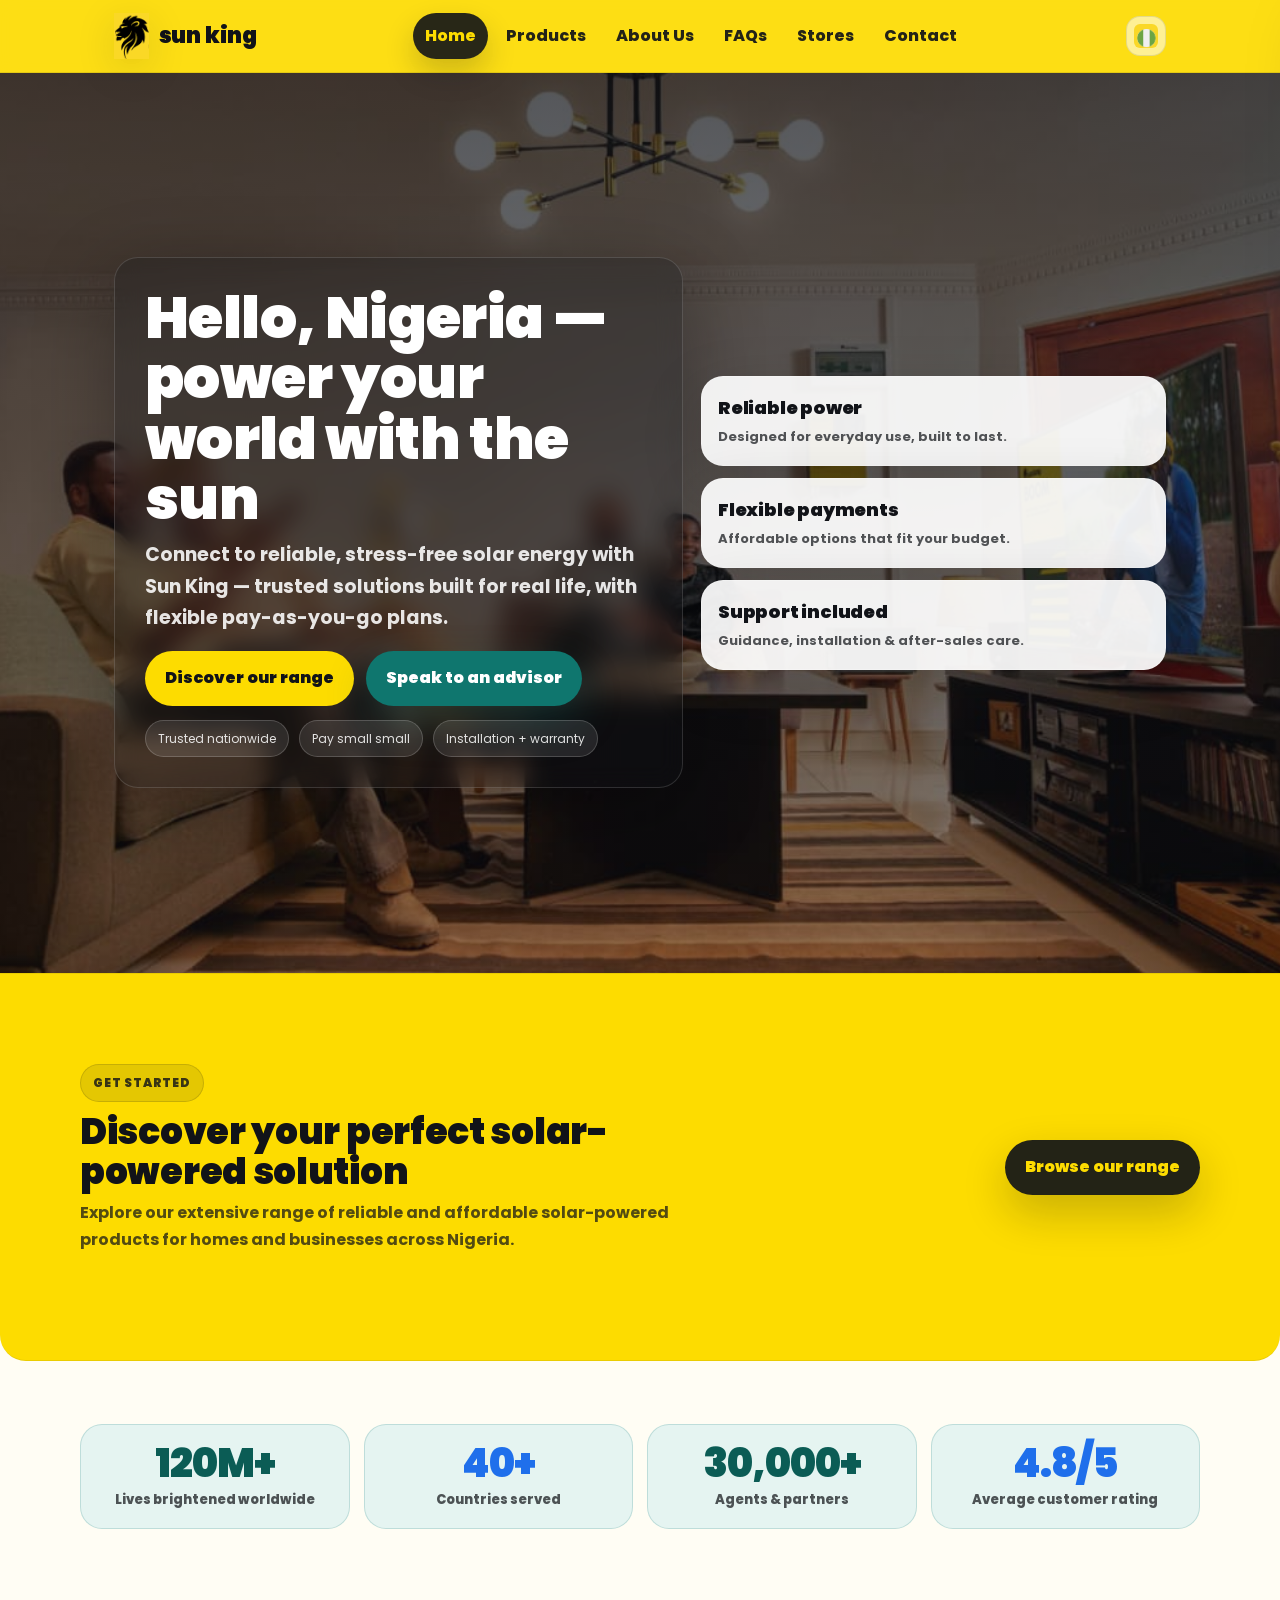
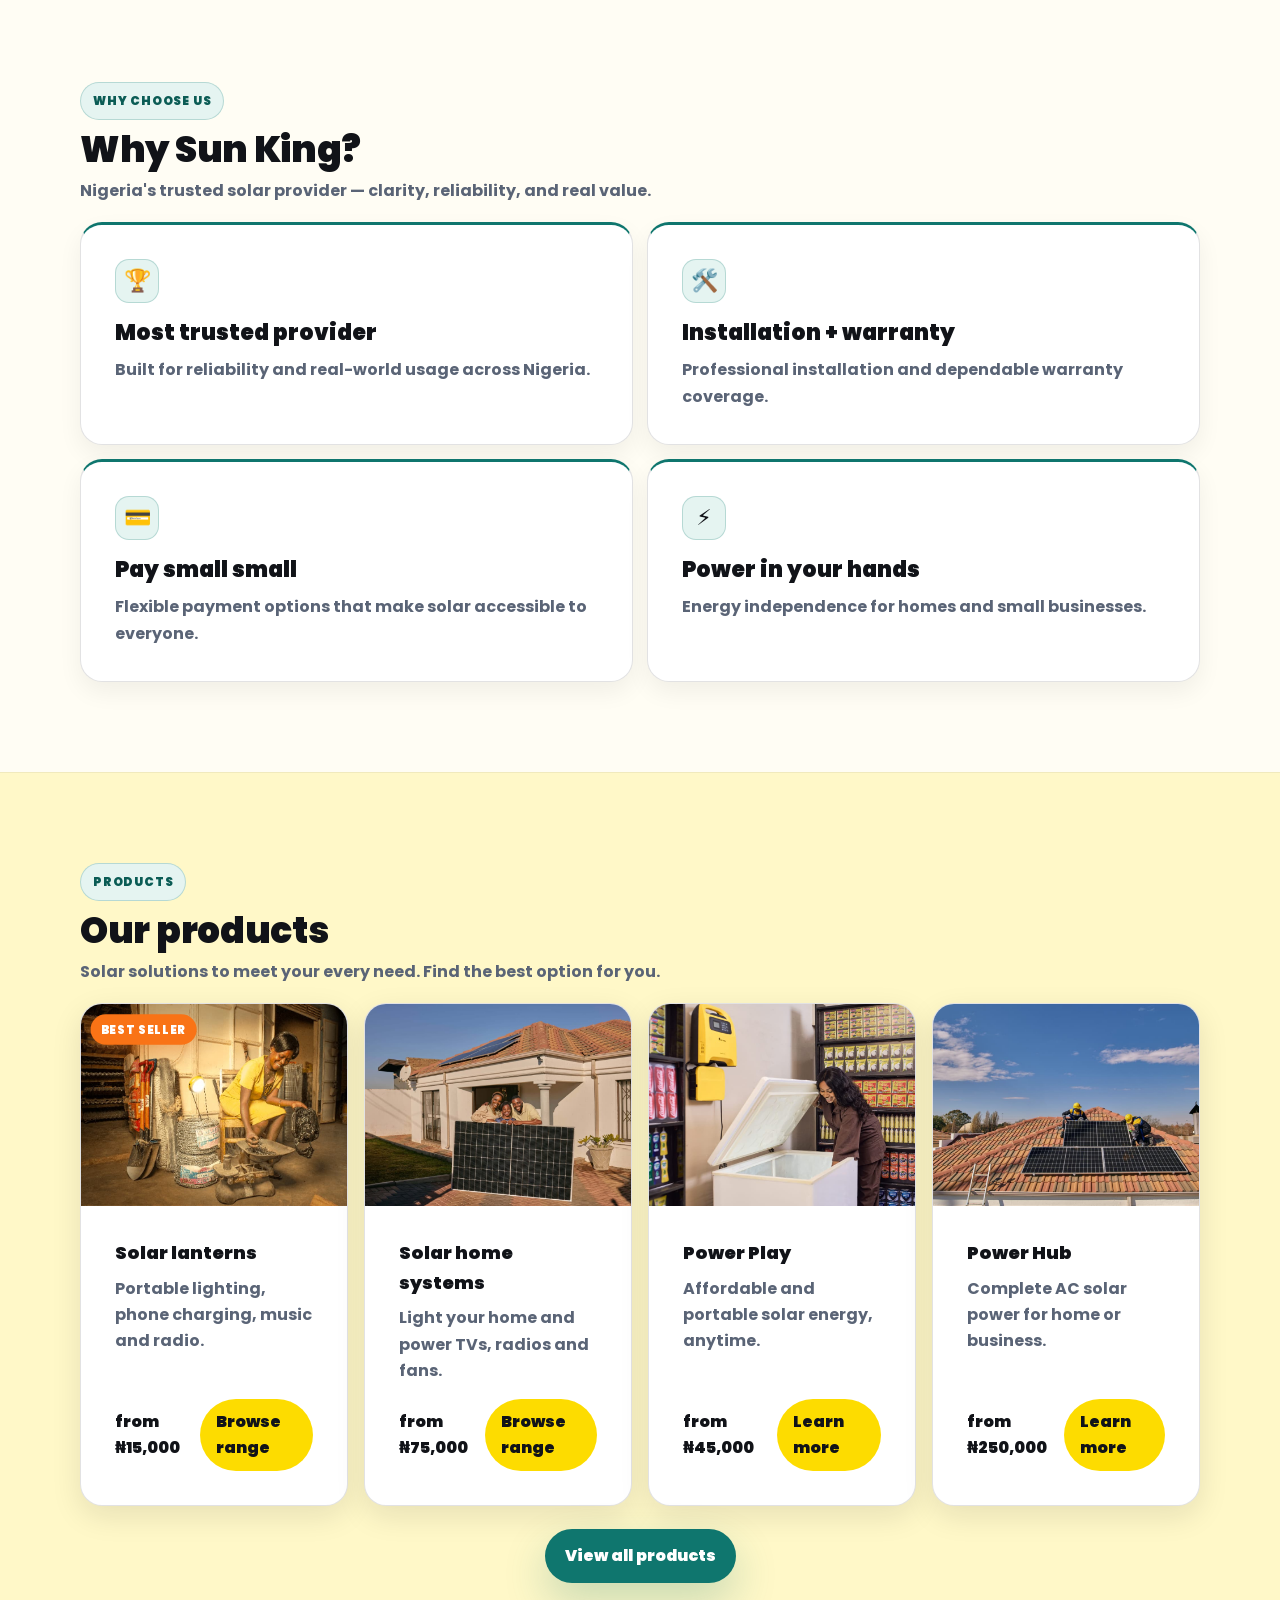
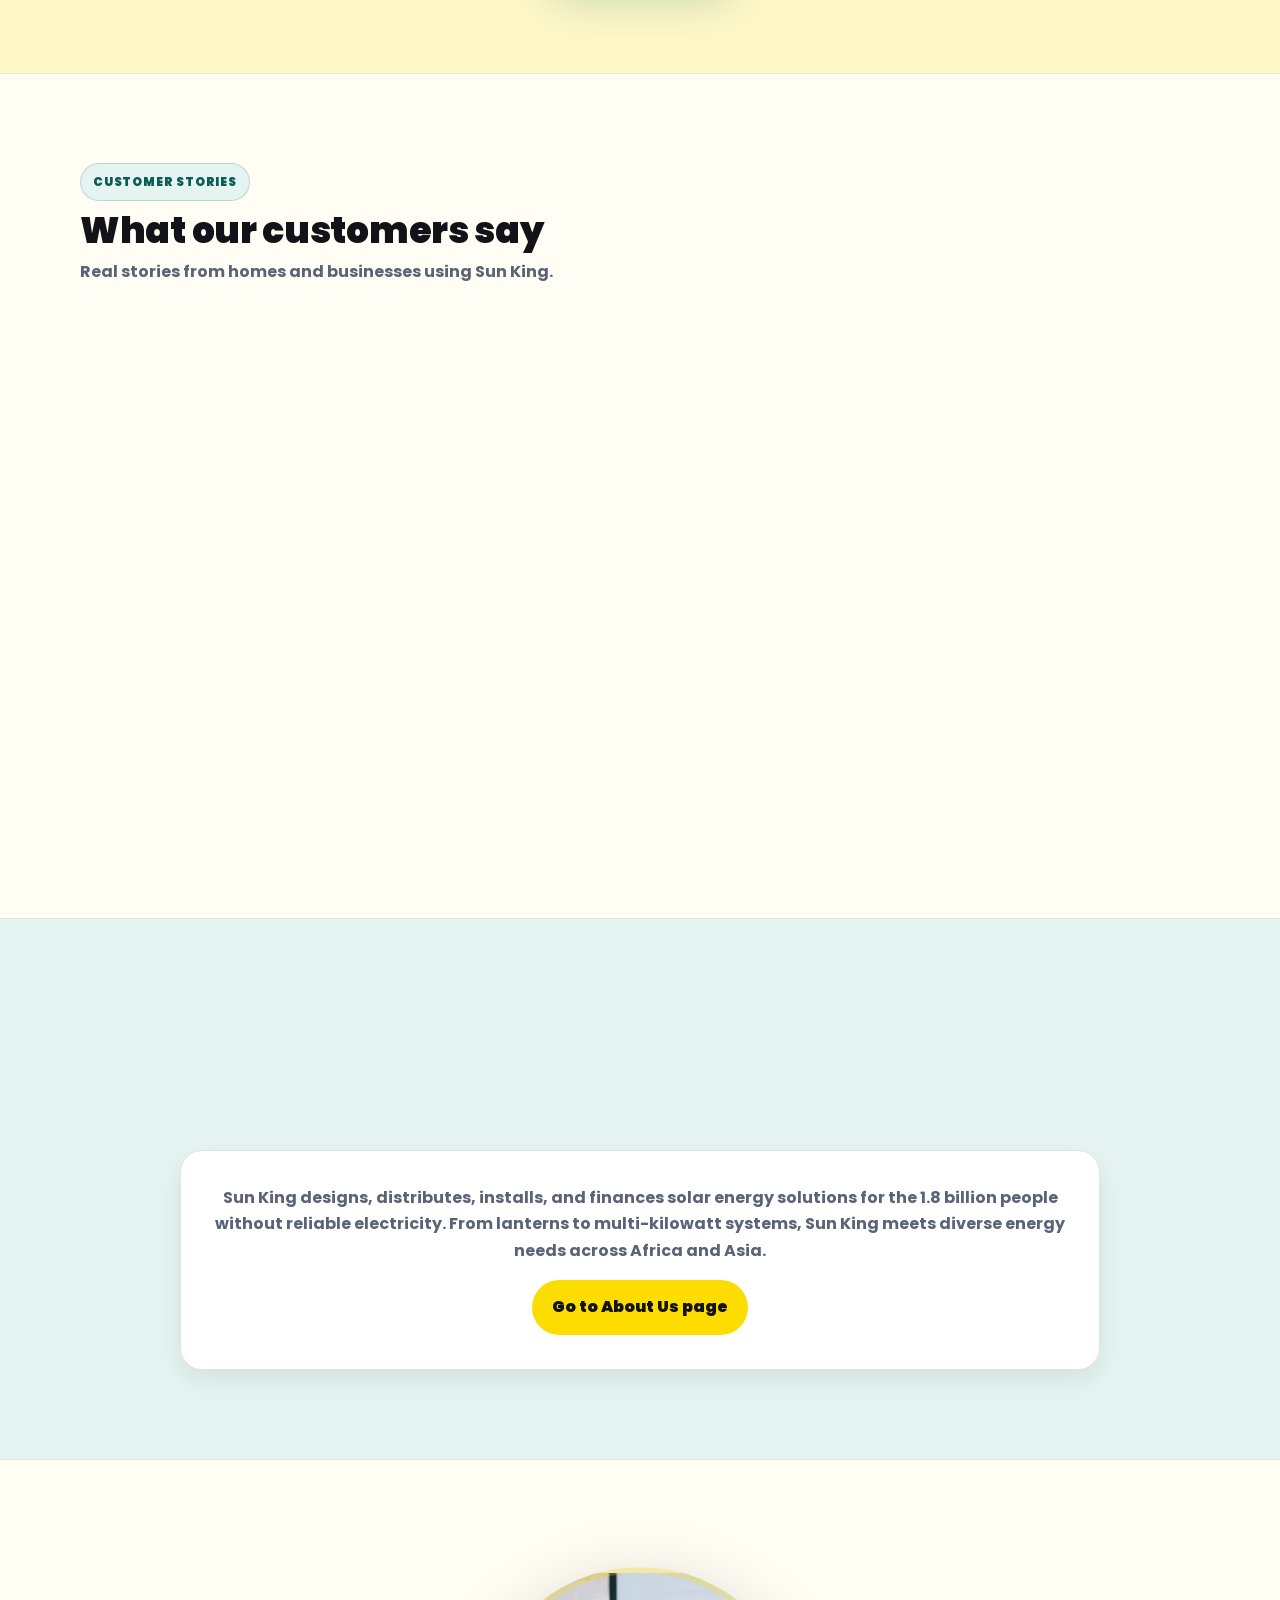
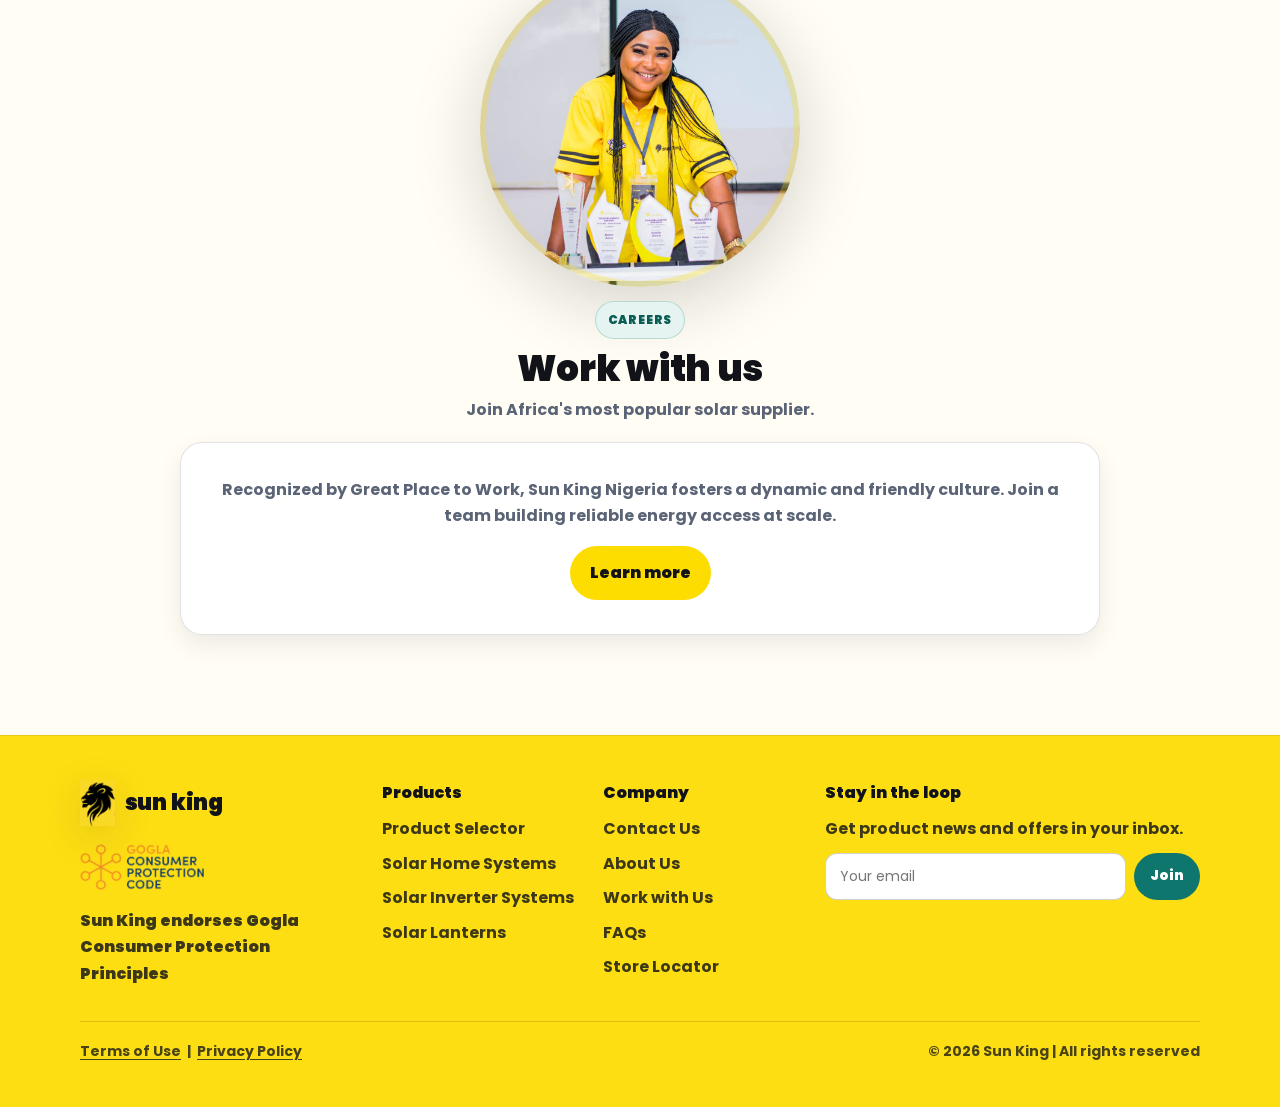
==== commit 6ec371b3: "Add files via upload" ====
--- a/index.html
+++ b/index.html
@@ -1,1054 +1,391 @@
-<!DOCTYPE html>
-<html lang="en">
-<head>
-  <meta charset="UTF-8" />
-  <meta name="viewport" content="width=device-width, initial-scale=1.0" />
-  <title>Sun King — Solar Solutions for Nigeria</title>
-
-  <link rel="icon" href="favicon.ico" />
-  <meta name="description" content="Connect to reliable, stress-free solar energy with Sun King. Explore lanterns, home systems, and power solutions." />
-  <meta name="author" content="SunKing" />
-
-  <meta property="og:title" content="Sun King — Solar Solutions for Nigeria" />
-  <meta property="og:description" content="Explore reliable and affordable solar-powered products." />
-  <meta property="og:image" content="img/favicon.ico" />
-  <meta property="og:type" content="website" />
-  <meta property="og:url" content="https://sunking.com/SunKing" />
-  <meta name="twitter:card" content="summary_large_image" />
-
-  <link rel="manifest" href="manifest.json" />
-
-  <link rel="preconnect" href="https://fonts.googleapis.com" />
-  <link rel="preconnect" href="https://fonts.gstatic.com" crossorigin />
-  <link href="https://fonts.googleapis.com/css2?family=Poppins:wght@400;600;800&display=swap" rel="stylesheet" />
-
-  <style>
-    :root{
-      /* Meaningful palette (no gradients) */
-      --brand: #fddc00;          /* Sun King yellow */
-      --ink: #111318;            /* charcoal */
-      --ink-2: #1c1f26;
-      --muted: #5a6476;          /* slate */
-      --bg: #fffdf4;             /* warm off-white */
-      --panel: #ffffff;
-      --panel-tint: #fff7cc;     /* soft yellow tint */
-
-      --border: rgba(17, 19, 24, 0.12);
-      --shadow: 0 14px 46px rgba(17, 19, 24, 0.12);
-      --shadow2: 0 18px 70px rgba(17, 19, 24, 0.18);
-
-      --radius: 18px;
-      --radius2: 22px;
-
-      --maxw: 1120px;
-      --pad: clamp(14px, 2.4vw, 22px);
-      --pad2: clamp(18px, 3.2vw, 34px);
-      --sec: clamp(46px, 7vw, 90px);
-
-      --fs-h1: clamp(30px, 5.2vw, 58px);
-      --fs-h2: clamp(22px, 3.2vw, 36px);
-      --fs-h3: clamp(18px, 2.1vw, 22px);
-      --fs-p: clamp(14px, 1.5vw, 16px);
-
-      --ease: cubic-bezier(.22,1,.36,1);
-      --dur: 320ms;
-      --dur2: 760ms;
-    }
-
-    *{ margin:0; padding:0; box-sizing:border-box; }
-    html{ scroll-behavior:smooth; }
-    body{
-      font-family: 'Poppins', system-ui, -apple-system, Segoe UI, Roboto, Arial, sans-serif;
-      background: var(--bg);
-      color: var(--ink);
-      line-height: 1.65;
-      font-size: var(--fs-p);
-      overflow-x:hidden;
-    }
-
-    @media (prefers-reduced-motion: reduce){
-      html{ scroll-behavior:auto; }
-      *,*::before,*::after{
-        animation-duration: 0.001ms !important;
-        animation-iteration-count: 1 !important;
-        transition-duration: 0.001ms !important;
-      }
-    }
-
-    a{ color: inherit; text-decoration:none; }
-    img{ max-width:100%; display:block; }
-    ul{ list-style: none; }
-
-    :focus-visible{
-      outline: 3px solid rgba(17, 19, 24, 0.95);
-      outline-offset: 3px;
-      border-radius: 12px;
-    }
-
-    .container{
-      width: min(var(--maxw), calc(100% - (var(--pad2) * 2)));
-      margin: 0 auto;
-    }
-
-    .skip-link{
-      position:absolute;
-      left:-999px;
-      top: 10px;
-      background: #fff;
-      color: #000;
-      padding: 10px 12px;
-      border-radius: 12px;
-      border: 1px solid var(--border);
-      z-index: 3000;
-    }
-    .skip-link:focus{ left: 12px; }
-
-    /* Header */
-    header{
-      position: sticky;
-      top: 0;
-      z-index: 1200;
-      background: rgba(253, 220, 0, 0.92);
-      backdrop-filter: blur(10px);
-      border-bottom: 1px solid rgba(17, 19, 24, 0.10);
-    }
-
-    .navbar{
-      height: 72px;
-      display:flex;
-      align-items:center;
-      justify-content:space-between;
-      gap: 12px;
-      padding: 0 var(--pad2);
-      max-width: var(--maxw);
-      margin: 0 auto;
-    }
-
-    .logo-container{
-      display:flex;
-      align-items:center;
-      gap: 10px;
-      min-width: 0;
-    }
-    .logo-icon{
-      height: 46px;
-      width:auto;
-      filter: drop-shadow(0 10px 18px rgba(17,19,24,0.12));
-    }
-    .logo-text{
-      font-weight: 900;
-      font-size: 22px;
-      text-transform: lowercase;
-      white-space:nowrap;
-      overflow:hidden;
-      text-overflow:ellipsis;
-      max-width: 18ch;
-      letter-spacing: -0.2px;
-    }
-
-    .nav-right{
-      display:flex;
-      align-items:center;
-      gap: 10px;
-    }
-
-    .flag-icon{
-      width: 40px;
-      height: 40px;
-      border-radius: 14px;
-      border: 1px solid rgba(17,19,24,0.10);
-      background: rgba(255,255,255,0.55);
-      padding: 7px;
-    }
-
-    .nav-links{
-      display:flex;
-      align-items:center;
-      gap: 8px;
-    }
-    .nav-links a{
-      padding: 10px 12px;
-      border-radius: 999px;
-      font-weight: 800;
-      transition: background var(--dur) var(--ease), transform var(--dur) var(--ease), color var(--dur) var(--ease);
-      color: rgba(17,19,24,0.92);
-    }
-    .nav-links a:hover{
-      background: rgba(255,255,255,0.48);
-      transform: translateY(-1px);
-    }
-    /* Keep "About Us" prominent (no gradients) */
-    .nav-links a.primary-link{
-      background: rgba(17,19,24,0.90);
-      color: var(--brand);
-      box-shadow: 0 14px 30px rgba(17,19,24,0.20);
-    }
-    .nav-links a.primary-link:hover{
-      transform: translateY(-2px);
-      background: rgba(17,19,24,0.95);
-    }
-
-    .icon-btn{
-      width: 46px;
-      height: 46px;
-      border-radius: 14px;
-      border: 1px solid rgba(17,19,24,0.14);
-      background: rgba(255,255,255,0.55);
-      display:inline-flex;
-      align-items:center;
-      justify-content:center;
-      box-shadow: 0 10px 22px rgba(17,19,24,0.10);
-      transition: transform var(--dur) var(--ease), box-shadow var(--dur) var(--ease), background var(--dur) var(--ease);
-      -webkit-tap-highlight-color: transparent;
-    }
-    .icon-btn:hover{
-      transform: translateY(-2px);
-      box-shadow: var(--shadow);
-      background: rgba(255,255,255,0.62);
-    }
-
-    .hamburger{
-      width: 18px; height: 14px;
-      position: relative;
-    }
-    .hamburger span{
-      position:absolute; left:0; right:0;
-      height:2px;
-      border-radius: 999px;
-      background: var(--ink);
-      transition: transform var(--dur) var(--ease), top var(--dur) var(--ease), opacity var(--dur) var(--ease);
-    }
-    .hamburger span:nth-child(1){ top:0; }
-    .hamburger span:nth-child(2){ top:6px; }
-    .hamburger span:nth-child(3){ top:12px; }
-
-    body.menu-open #menuBtn .hamburger span:nth-child(1){ top:6px; transform: rotate(45deg); }
-    body.menu-open #menuBtn .hamburger span:nth-child(2){ opacity:0; }
-    body.menu-open #menuBtn .hamburger span:nth-child(3){ top:6px; transform: rotate(-45deg); }
-
-    /* Backdrop + drawer (solid colors) */
-    .backdrop{
-      position: fixed;
-      inset: 0;
-      background: rgba(17,19,24,0.52);
-      backdrop-filter: blur(6px);
-      opacity: 0;
-      pointer-events:none;
-      transition: opacity var(--dur) var(--ease);
-      z-index: 1500;
-    }
-    .drawer{
-      position: fixed;
-      top: 0; right: 0;
-      height: 100%;
-      width: min(90vw, 380px);
-      background: rgba(253,220,0,0.98);
-      border-left: 1px solid rgba(17,19,24,0.12);
-      box-shadow: var(--shadow2);
-      transform: translateX(110%);
-      transition: transform var(--dur) var(--ease);
-      z-index: 1600;
-      padding: 16px;
-      display:flex;
-      flex-direction:column;
-      gap: 12px;
-    }
-    body.menu-open .backdrop{ opacity:1; pointer-events:auto; }
-    body.menu-open .drawer{ transform: translateX(0); }
-    body.menu-open{ overflow:hidden; touch-action:none; }
-
-    .drawer-head{
-      display:flex;
-      align-items:center;
-      justify-content:space-between;
-      gap: 10px;
-      padding-bottom: 12px;
-      border-bottom: 1px solid rgba(17,19,24,0.16);
-    }
-    .drawer-nav{
-      display:flex;
-      flex-direction:column;
-      gap: 10px;
-      padding-top: 10px;
-    }
-    .drawer-nav a{
-      padding: 12px 12px;
-      border-radius: 16px;
-      font-weight: 900;
-      background: rgba(255,255,255,0.42);
-      border: 1px solid rgba(17,19,24,0.12);
-      transition: transform var(--dur) var(--ease), background var(--dur) var(--ease);
-    }
-    .drawer-nav a:hover{
-      transform: translateX(2px);
-      background: rgba(255,255,255,0.56);
-    }
-    .drawer-cta{
-      margin-top:auto;
-      padding-top: 14px;
-      border-top: 1px solid rgba(17,19,24,0.16);
-      display:flex;
-      gap: 10px;
-      flex-wrap:wrap;
-    }
-
-    /* Common section styling */
-    section{ padding: var(--sec) 0; }
-    .section-head{
-      margin-bottom: 18px;
-    }
-    .kicker{
-      display:inline-block;
-      font-weight: 900;
-      font-size: 12px;
-      letter-spacing: .8px;
-      text-transform: uppercase;
-      padding: 8px 12px;
-      border-radius: 999px;
-      background: rgba(253,220,0,0.32);
-      border: 1px solid rgba(17,19,24,0.10);
-      color: rgba(17,19,24,0.86);
-      margin-bottom: 10px;
-    }
-    .section-head h2{
-      font-size: var(--fs-h2);
-      font-weight: 900;
-      letter-spacing: -0.3px;
-      line-height: 1.12;
-      margin-bottom: 8px;
-    }
-    .section-head p{
-      color: var(--muted);
-      font-weight: 700;
-      max-width: 70ch;
-    }
-
-    .panel{
-      background: var(--panel);
-      border: 1px solid var(--border);
-      border-radius: var(--radius2);
-      box-shadow: 0 10px 26px rgba(17,19,24,0.08);
-      padding: var(--pad2);
-    }
-
-    /* HERO (no gradients, just image + overlay) */
-    .hero{
-      min-height: 100svh;
-      position:relative;
-      overflow:hidden;
-      display:flex;
-      align-items:center;
-    }
-    .hero::before{
-      content:"";
-      position:absolute; inset:0;
-      background:
-        linear-gradient(180deg, rgba(17,19,24,0.72), rgba(17,19,24,0.40)),
-        url('images/header img.jpeg') center/cover no-repeat;
-      /* NOTE: this is a gradient overlay.
-         If you want ZERO gradients at all, delete the linear-gradient(...) above and use a single rgba overlay element instead. */
-      transform: scale(1.03);
-    }
-    /* If you want strictly no gradients anywhere, comment out the hero::before background line above
-       and instead set hero background image and use hero-overlay div. Kept as-is for readability overlay. */
-
-    .hero-grid{
-      position:relative;
-      z-index: 2;
-      display:grid;
-      grid-template-columns: 1.1fr 0.9fr;
-      gap: 18px;
-      align-items: center;
-      padding: 0 var(--pad2);
-    }
-
-    .hero-copy{
-      color:#fff;
-      padding: clamp(18px, 3vw, 30px);
-      border-radius: 24px;
-      border: 1px solid rgba(255,255,255,0.14);
-      background: rgba(17,19,24,0.28);
-      backdrop-filter: blur(12px);
-      box-shadow: 0 22px 80px rgba(0,0,0,0.30);
-    }
-    .hero h1{
-      font-size: var(--fs-h1);
-      font-weight: 900;
-      letter-spacing: -0.6px;
-      line-height: 1.04;
-      margin-bottom: 10px;
-    }
-    .hero p{
-      font-size: clamp(14px, 1.9vw, 19px);
-      font-weight: 700;
-      color: rgba(255,255,255,0.88);
-      max-width: 62ch;
-      margin-bottom: 18px;
-    }
-
-    .btn-row{
-      display:flex;
-      flex-wrap:wrap;
-      gap: 12px;
-      margin-top: 10px;
-    }
-    .btn{
-      border:none;
-      border-radius: 999px;
-      padding: 14px 20px;
-      font-weight: 900;
-      font-size: 16px;
-      transition: transform var(--dur) var(--ease), box-shadow var(--dur) var(--ease), background var(--dur) var(--ease);
-      -webkit-tap-highlight-color: transparent;
-      display:inline-flex;
-      align-items:center;
-      justify-content:center;
-      gap: 10px;
-      white-space: nowrap;
-    }
-    .btn:hover{ transform: translateY(-2px); box-shadow: 0 18px 48px rgba(0,0,0,0.25); }
-
-    .btn.primary{
-      background: var(--brand);
-      color: var(--ink);
-    }
-    .btn.dark{
-      background: rgba(17,19,24,0.72);
-      border: 1px solid rgba(255,255,255,0.22);
-      color:#fff;
-    }
-    .btn.black{
-      background: rgba(17,19,24,0.92);
-      color: var(--brand);
-      box-shadow: 0 18px 44px rgba(17,19,24,0.22);
-    }
-    .btn.black:hover{ background: rgba(17,19,24,0.96); }
-
-    .hero-stats{
-      display:grid;
-      gap: 12px;
-    }
-    .stat{
-      background: rgba(255,255,255,0.90);
-      border: 1px solid rgba(255,255,255,0.22);
-      border-radius: 22px;
-      padding: 16px;
-      box-shadow: 0 18px 60px rgba(0,0,0,0.18);
-    }
-    .stat strong{
-      display:block;
-      font-size: 18px;
-      font-weight: 900;
-      letter-spacing: -0.2px;
-    }
-    .stat span{
-      color: rgba(17,19,24,0.72);
-      font-weight: 700;
-      font-size: 13px;
-    }
-
-    .trust{
-      margin-top: 14px;
-      display:flex;
-      flex-wrap:wrap;
-      gap: 10px;
-      font-size: 12px;
-      color: rgba(255,255,255,0.86);
-    }
-    .trust .pill{
-      padding: 8px 12px;
-      border-radius: 999px;
-      background: rgba(255,255,255,0.10);
-      border: 1px solid rgba(255,255,255,0.18);
-    }
-
-    /* Discover (solid brand block) */
-    .discover{
-      background: var(--brand);
-      border-bottom-left-radius: 26px;
-      border-bottom-right-radius: 26px;
-      border-top: 1px solid rgba(17,19,24,0.08);
-      border-bottom: 1px solid rgba(17,19,24,0.08);
-    }
-    .discover-wrap{
-      display:grid;
-      grid-template-columns: 1.2fr 0.8fr;
-      gap: 18px;
-      align-items:center;
-    }
-    .discover .section-head p{ color: rgba(17,19,24,0.72); }
-
-    /* Why */
-    .why-list{
-      display:grid;
-      grid-template-columns: repeat(2, minmax(0, 1fr));
-      gap: 14px;
-      margin-top: 16px;
-    }
-    .why{
-      border: 1px solid var(--border);
-      border-radius: var(--radius2);
-      padding: var(--pad2);
-      background: var(--panel);
-      box-shadow: 0 10px 24px rgba(17,19,24,0.06);
-      transition: transform var(--dur) var(--ease), box-shadow var(--dur) var(--ease);
-    }
-    .why:hover{ transform: translateY(-4px); box-shadow: var(--shadow); }
-    .why h3{ font-size: var(--fs-h3); margin-bottom: 6px; font-weight: 900; }
-    .why p{ color: var(--muted); font-weight: 700; }
-
-    /* Products (no gradients) */
-    .products-banner{
-      background: rgba(253,220,0,0.18);
-      border-top: 1px solid rgba(17,19,24,0.06);
-      border-bottom: 1px solid rgba(17,19,24,0.06);
-    }
-    .products-grid{
-      display:grid;
-      grid-template-columns: repeat(4, minmax(0, 1fr));
-      gap: 16px;
-      margin-top: 18px;
-    }
-    .card{
-      border: 1px solid var(--border);
-      border-radius: var(--radius2);
-      overflow:hidden;
-      background: var(--panel);
-      box-shadow: 0 10px 30px rgba(17,19,24,0.10);
-      transition: transform var(--dur) var(--ease), box-shadow var(--dur) var(--ease);
-    }
-    .card:hover{ transform: translateY(-8px); box-shadow: var(--shadow2); }
-    .card-media{
-      height: 172px;
-      background-position:center;
-      background-size:cover;
-      transform: scale(1.02);
-      transition: transform var(--dur2) var(--ease);
-    }
-    .card:hover .card-media{ transform: scale(1.08); }
-    .card-body{ padding: var(--pad2); }
-    .card-body h3{ font-size: 18px; margin-bottom: 8px; font-weight: 900; }
-    .card-body p{ color: var(--muted); font-weight: 700; margin-bottom: 12px; }
-    .mini-btn{
-      background: var(--brand);
-      border:none;
-      padding: 10px 14px;
-      border-radius: 999px;
-      font-weight: 900;
-      color: var(--ink);
-      transition: transform var(--dur) var(--ease), box-shadow var(--dur) var(--ease);
-    }
-    .mini-btn:hover{
-      transform: translateY(-2px);
-      box-shadow: 0 14px 34px rgba(17,19,24,0.16);
-    }
-
-    /* Testimonial */
-    .testimonial{
-      display:grid;
-      grid-template-columns: 1.2fr 0.8fr;
-      gap: 18px;
-      align-items:stretch;
-      margin-top: 14px;
-    }
-    blockquote{
-      border: 1px solid var(--border);
-      border-radius: var(--radius2);
-      padding: var(--pad2);
-      background: var(--panel);
-      box-shadow: 0 12px 36px rgba(17,19,24,0.10);
-      font-style: italic;
-    }
-    .cta-card{
-      border-radius: var(--radius2);
-      padding: var(--pad2);
-      background: var(--panel-tint);
-      border: 1px solid rgba(17,19,24,0.10);
-      box-shadow: var(--shadow);
-      display:flex;
-      flex-direction:column;
-      justify-content:center;
-      gap: 10px;
-      text-align:center;
-    }
-    .cta-card h3{ font-size: var(--fs-h3); font-weight: 900; }
-    .cta-card p{ color: rgba(17,19,24,0.76); font-weight: 800; }
-    .cta-card button{
-      background: rgba(17,19,24,0.92);
-      color: var(--brand);
-      border:none;
-      border-radius: 999px;
-      padding: 12px 16px;
-      font-weight: 900;
-      transition: transform var(--dur) var(--ease), color var(--dur) var(--ease);
-    }
-    .cta-card button:hover{ transform: translateY(-2px); color:#fff; }
-
-    /* About / Work */
-    .center{ text-align:center; }
-    .round-img{
-      width: min(320px, 74vw);
-      aspect-ratio: 1 / 1;
-      border-radius: 999px;
-      background-position:center;
-      background-size:cover;
-      margin: 18px auto 0;
-      box-shadow: var(--shadow2);
-      border: 6px solid rgba(253,220,0,0.28);
-    }
-
-    /* Footer (solid yellow) */
-    footer{
-      background: rgba(253,220,0,0.92);
-      padding: 44px 0;
-      margin-top: 10px;
-      border-top: 1px solid rgba(17,19,24,0.10);
-    }
-    .footer-grid{
-      display:grid;
-      grid-template-columns: 1.4fr 1fr 1fr;
-      gap: 18px;
-      align-items:start;
-    }
-    .footer-grid h4{ font-weight: 900; margin-bottom: 10px; }
-    .footer-grid p, .footer-grid a{
-      display:block;
-      color: rgba(17,19,24,0.82);
-      font-weight: 700;
-      margin: 8px 0;
-    }
-    .footer-grid a:hover{ text-decoration: underline; text-underline-offset: 3px; }
-    .goglaimg{
-      height: 46px;
-      background-image: url(images/logo-gcpc.webp);
-      background-position: left;
-      background-repeat: no-repeat;
-      background-size: contain;
-      margin: 18px 0;
-    }
-    .fineprint{
-      padding-top: 18px;
-      border-top: 1px solid rgba(17,19,24,0.14);
-      margin-top: 18px;
-      font-size: 14px;
-      font-weight: 700;
-      color: rgba(17,19,24,0.76);
-    }
-
-    /* Reveal animations */
-    [data-animate]{
-      opacity:0;
-      transform: translateY(14px);
-      transition: opacity var(--dur2) var(--ease), transform var(--dur2) var(--ease);
-      will-change: opacity, transform;
-    }
-    .in{ opacity:1; transform: translateY(0); }
-
-    /* Responsive */
-    @media (max-width: 1000px){
-      .nav-links{ display:none; }
-      .hero-grid{ grid-template-columns: 1fr; }
-      .hero-stats{ grid-template-columns: repeat(2, minmax(0, 1fr)); }
-      .discover-wrap{ grid-template-columns: 1fr; }
-      .why-list{ grid-template-columns: 1fr; }
-      .products-grid{ grid-template-columns: repeat(2, minmax(0, 1fr)); }
-      .testimonial{ grid-template-columns: 1fr; }
-      .btn{ width: 100%; }
-      .drawer-cta .btn{ width: auto; flex: 1; }
-    }
-    @media (max-width: 560px){
-      .products-grid{ grid-template-columns: 1fr; }
-      .hero-stats{ grid-template-columns: 1fr; }
-      .logo-text{ max-width: 12ch; }
-    }
-  </style>
-</head>
-
-<body>
-  <a class="skip-link" href="#main">Skip to content</a>
-
-  <header>
-    <div class="navbar">
-      <a class="logo-container" href="#home" aria-label="Sun King Home">
-        <img src="images/lion-icon.png.png" alt="Sun King Logo" class="logo-icon" />
-        <span class="logo-text">sun king</span>
-      </a>
-
-      <!-- Desktop nav (kept About Us link to your actual page) -->
-      <nav class="nav-links" aria-label="Primary">
-        <a href="#products">Products</a>
-        <a href="#why">Why Sun King</a>
-        <a href="about us sunking.html" class="primary-link">About Us</a>
-        <a href="#contact">Contact</a>
-      </nav>
-
-      <div class="nav-right">
-        <img src="images/nigeria-flag.png" alt="Nigeria Flag" class="flag-icon" />
-        <button class="icon-btn" id="menuBtn" type="button" aria-label="Open menu" aria-expanded="false" aria-controls="drawer">
-          <span class="hamburger" aria-hidden="true"><span></span><span></span><span></span></span>
-        </button>
-      </div>
-    </div>
-  </header>
-
-  <div class="backdrop" id="backdrop" hidden></div>
-
-  <!-- Mobile drawer (kept About Us link) -->
-  <aside class="drawer" id="drawer" hidden role="dialog" aria-modal="true" aria-label="Mobile menu">
-    <div class="drawer-head">
-      <div class="logo-container" style="gap:10px;">
-        <img src="images/lion-icon.png.png" alt="" class="logo-icon" />
-        <span class="logo-text">sun king</span>
-      </div>
-      <button class="icon-btn" id="closeBtn" type="button" aria-label="Close menu">✕</button>
-    </div>
-
-    <nav class="drawer-nav" aria-label="Mobile">
-      <a href="#home" data-drawer-link>Home</a>
-      <a href="#products" data-drawer-link>Products</a>
-      <a href="#why" data-drawer-link>Why Sun King</a>
-      <a href="about us sunking.html">About Us</a>
-      <a href="#contact" data-drawer-link>Contact</a>
-    </nav>
-
-    <div class="drawer-cta">
-      <button class="btn primary" type="button" data-scroll="#products">Explore products</button>
-      <button class="btn black" type="button" data-scroll="#contact">Talk to an advisor</button>
-    </div>
-  </aside>
-
-  <main id="main">
-    <!-- HERO -->
-    <section class="hero" id="home" aria-label="Hero">
-      <div class="container hero-grid" data-animate>
-        <div class="hero-copy">
-          <h1>Hello, Nigeria</h1>
-          <p>Connect to reliable, stress-free solar energy with Sun King — trusted solutions built for real life.</p>
-
-          <div class="btn-row">
-            <button class="btn primary" type="button" data-scroll="#products">Discover our range</button>
-            <button class="btn dark" type="button" data-scroll="#contact">Speak to an advisor</button>
-          </div>
-
-          <div class="trust" aria-label="Highlights">
-            <div class="pill">Trusted nationwide</div>
-            <div class="pill">Pay small small</div>
-            <div class="pill">Installation + warranty</div>
-          </div>
-        </div>
-
-        <div class="hero-stats" aria-label="Quick stats">
-          <div class="stat">
-            <strong>Reliable power</strong>
-            <span>Designed for everyday use, built to last.</span>
-          </div>
-          <div class="stat">
-            <strong>Flexible payments</strong>
-            <span>Affordable options that fit your budget.</span>
-          </div>
-          <div class="stat">
-            <strong>Support included</strong>
-            <span>Guidance, installation & after-sales care.</span>
-          </div>
-        </div>
-      </div>
-    </section>
-
-    <!-- DISCOVER -->
-    <section class="discover" aria-label="Discover">
-      <div class="container discover-wrap" data-animate>
-        <div class="section-head">
-          <span class="kicker">Get started</span>
-          <h2>Discover Your Perfect Solar-Powered Solution</h2>
-          <p>Explore our extensive range of reliable and affordable solar-powered products for homes and businesses.</p>
-        </div>
-        <div style="display:flex; justify-content:flex-end;">
-          <button class="btn black" type="button" data-scroll="#products">Browse our range</button>
-        </div>
-      </div>
-    </section>
-
-    <!-- WHY -->
-    <section id="why" aria-label="Why Sun King">
-      <div class="container" data-animate>
-        <div class="section-head">
-          <span class="kicker">Why choose us</span>
-          <h2>Why Sun King?</h2>
-          <p>Nigeria’s trusted solar provider — clarity, reliability, and real value.</p>
-        </div>
-
-        <div class="why-list">
-          <div class="why">
-            <h3>Most Trusted Provider</h3>
-            <p>Built for reliability and real-world usage across Nigeria.</p>
-          </div>
-          <div class="why">
-            <h3>Installation + Warranty</h3>
-            <p>Professional installation and dependable warranty coverage.</p>
-          </div>
-          <div class="why">
-            <h3>Pay Small Small</h3>
-            <p>Flexible payment options that make solar accessible.</p>
-          </div>
-          <div class="why">
-            <h3>Power in Your Hands</h3>
-            <p>Energy independence for homes and small businesses.</p>
-          </div>
-        </div>
-      </div>
-    </section>
-
-    <!-- PRODUCTS -->
-    <section class="products-banner" id="products" aria-label="Products">
-      <div class="container" data-animate>
-        <div class="section-head">
-          <span class="kicker">Products</span>
-          <h2>Our Products</h2>
-          <p>Solar solutions to meet your every need. Find the best option for you.</p>
-        </div>
-
-        <div class="products-grid">
-          <article class="card">
-            <div class="card-media" style="background-image:url('images/lantern.jpeg')"></div>
-            <div class="card-body">
-              <h3>Solar Lanterns</h3>
-              <p>Portable lighting, phone charging, music and radio.</p>
-              <button class="mini-btn" type="button">Browse range</button>
-            </div>
-          </article>
-
-          <article class="card">
-            <div class="card-media" style="background-image:url('images/solar home.jpeg')"></div>
-            <div class="card-body">
-              <h3>Solar Home Systems</h3>
-              <p>Light your home and power TVs, radios and fans.</p>
-              <button class="mini-btn" type="button">Browse range</button>
-            </div>
-          </article>
-
-          <article class="card">
-            <div class="card-media" style="background-image:url('images/power play.jpeg')"></div>
-            <div class="card-body">
-              <h3>Power Play</h3>
-              <p>Affordable and portable solar energy, anytime.</p>
-              <button class="mini-btn" type="button">Learn more</button>
-            </div>
-          </article>
-
-          <article class="card">
-            <div class="card-media" style="background-image:url('images/powerhub.jpeg')"></div>
-            <div class="card-body">
-              <h3>Power Hub</h3>
-              <p>Complete AC solar power for home or business.</p>
-              <button class="mini-btn" type="button">Learn more</button>
-            </div>
-          </article>
-        </div>
-      </div>
-    </section>
-
-    <!-- TESTIMONIAL + CONTACT ANCHOR -->
-    <section aria-label="Testimonials and contact">
-      <div class="container" data-animate>
-        <div class="section-head">
-          <span class="kicker">Customer stories</span>
-          <h2>What Our Customers Say</h2>
-          <p>Real stories from homes and businesses using Sun King.</p>
-        </div>
-
-        <div class="testimonial" id="contact">
-          <blockquote>
-            “Sun King brought light and life to my home. Now we can cook food in comfort, my children can read at night,
-            and we enjoy good family moments watching TV together.”
-            <br><br><strong>— Mr. Iwuamadi Bonaventure</strong>, Businessman
-          </blockquote>
-
-          <div class="cta-card">
-            <h3>Need an Expert Opinion?</h3>
-            <p>Our personal solar advisors are here to help you pick the right solution.</p>
-            <button type="button">Speak to us</button>
-          </div>
-        </div>
-      </div>
-    </section>
-
-    <!-- ABOUT (homepage content, nav About Us remains external) -->
-    <section aria-label="About Sun King">
-      <div class="container center" data-animate>
-        <div class="section-head" style="text-align:center;">
-          <span class="kicker">About</span>
-          <h2>About Sun King</h2>
-          <p>Solar solutions for people without reliable electricity.</p>
-        </div>
-
-        <div class="panel" style="max-width: 920px; margin: 0 auto;">
-          <p style="color: var(--muted); font-weight:700;">
-            Sun King designs, distributes, installs, and finances solar energy solutions for the 1.8 billion people without
-            reliable electricity. From lanterns to multi-kilowatt systems, Sun King meets diverse energy needs across Africa and Asia.
-          </p>
-          <div class="btn-row" style="margin-top:16px;">
-            <a class="btn primary" href="about us sunking.html">Go to About Us page</a>
-          </div>
-        </div>
-      </div>
-    </section>
-
-    <!-- WORK WITH US -->
-    <section aria-label="Work with us">
-      <div class="container center" data-animate>
-        <div class="round-img" style="background-image:url('images/work with us.jpeg')"></div>
-        <div class="section-head" style="text-align:center; margin-top:14px;">
-          <span class="kicker">Careers</span>
-          <h2>Work With Us</h2>
-          <p>Join Africa’s most popular solar supplier.</p>
-        </div>
-
-        <div class="panel" style="max-width: 920px; margin: 0 auto;">
-          <p style="color: var(--muted); font-weight:700;">
-            Recognized by Great Place to Work, Sun King Nigeria fosters a dynamic and friendly culture. Join a team building
-            reliable energy access at scale.
-          </p>
-          <div class="btn-row" style="margin-top:16px;">
-            <button class="btn primary" type="button">Learn more</button>
-          </div>
-        </div>
-      </div>
-    </section>
-
-    <!-- FOOTER -->
-    <footer>
-      <div class="container" data-animate>
-        <div class="footer-grid">
-          <div>
-            <div class="logo-container">
-              <img src="images/lion-icon.png.png" alt="Sun King Logo" class="logo-icon" />
-              <span class="logo-text">sun king</span>
-            </div>
-            <div class="goglaimg" aria-label="Gogla logo"></div>
-            <p style="font-weight:900;">Sun King endorses Gogla Consumer Protection Principles</p>
-          </div>
-
-          <div>
-            <h4>Products</h4>
-            <a href="#">Product Selector</a>
-            <a href="#">Solar Home Systems</a>
-            <a href="#">Solar Inverter Systems</a>
-            <a href="#">Solar Lanterns</a>
-          </div>
-
-          <div>
-            <h4>Company</h4>
-            <a href="#contact">Contact Us</a>
-            <a href="about us sunking.html" target="_blank" rel="noreferrer">About Us</a>
-            <a href="#">Work with Us</a>
-            <a href="#">FAQs</a>
-            <a href="#">Store Locator</a>
-            <a href="#">Institutional Solutions</a>
-            <a href="#">News &amp; Blog</a>
-          </div>
-        </div>
-
-        <div class="fineprint">
-          <div>Terms of Use | Privacy Policy</div>
-          <div style="margin-top:8px;">&copy; 2025 Sun King | All rights reserved</div>
-        </div>
-      </div>
-    </footer>
-  </main>
-
-  <script>
-    (function () {
-      const reduceMotion = window.matchMedia('(prefers-reduced-motion: reduce)').matches;
-
-      document.addEventListener('click', (e) => {
-        const btn = e.target.closest('[data-scroll]');
-        if (!btn) return;
-        const sel = btn.getAttribute('data-scroll');
-        const target = document.querySelector(sel);
-        if (!target) return;
-        target.scrollIntoView({ behavior: 'smooth', block: 'start' });
-      });
-
-      const animated = Array.from(document.querySelectorAll('[data-animate]'));
-      if (!reduceMotion && 'IntersectionObserver' in window) {
-        const io = new IntersectionObserver((entries) => {
-          for (const ent of entries) {
-            if (!ent.isIntersecting) continue;
-            ent.target.classList.add('in');
-            io.unobserve(ent.target);
-          }
-        }, { threshold: 0.12, rootMargin: '0px 0px -10% 0px' });
-        animated.forEach(el => io.observe(el));
-      } else {
-        animated.forEach(el => el.classList.add('in'));
-      }
-
-      function trapFocus(container, onClose) {
-        const focusables = () => Array.from(container.querySelectorAll(
-          'a[href], button:not([disabled]), input, select, textarea, [tabindex]:not([tabindex="-1"])'
-        )).filter(el => !el.hasAttribute('hidden'));
-
-        const handle = (e) => {
-          if (e.key === 'Escape') onClose?.();
-          if (e.key !== 'Tab') return;
-          const items = focusables();
-          if (!items.length) return;
-          const first = items[0];
-          const last = items[items.length - 1];
-          if (e.shiftKey && document.activeElement === first) { e.preventDefault(); last.focus(); }
-          else if (!e.shiftKey && document.activeElement === last) { e.preventDefault(); first.focus(); }
-        };
-
-        document.addEventListener('keydown', handle);
-        return () => document.removeEventListener('keydown', handle);
-      }
-
-      const menuBtn = document.getElementById('menuBtn');
-      const backdrop = document.getElementById('backdrop');
-      const drawer = document.getElementById('drawer');
-      const closeBtn = document.getElementById('closeBtn');
-      const drawerLinks = Array.from(document.querySelectorAll('[data-drawer-link]'));
-
-      let lastFocused = null;
-      let untrap = null;
-
-      function setHidden(hidden){
-        drawer.hidden = hidden;
-        backdrop.hidden = hidden;
-      }
-
-      function openMenu(){
-        lastFocused = document.activeElement;
-        setHidden(false);
-        requestAnimationFrame(() => {
-          document.body.classList.add('menu-open');
-          menuBtn.setAttribute('aria-expanded', 'true');
-          closeBtn.focus({ preventScroll: true });
-          untrap = trapFocus(drawer, closeMenu);
-        });
-      }
-
-      function closeMenu(){
-        document.body.classList.remove('menu-open');
-        menuBtn.setAttribute('aria-expanded', 'false');
-        untrap?.();
-        const finish = () => {
-          setHidden(true);
-          lastFocused?.focus?.({ preventScroll: true });
-        };
-        if (reduceMotion) return finish();
-        window.setTimeout(finish, 260);
-      }
-
-      menuBtn.addEventListener('click', () => {
-        const isOpen = document.body.classList.contains('menu-open');
-        isOpen ? closeMenu() : openMenu();
-      });
-
-      closeBtn.addEventListener('click', closeMenu);
-      backdrop.addEventListener('click', closeMenu);
-      drawerLinks.forEach(a => a.addEventListener('click', closeMenu));
-    })();
-  </script>
-</body>
-</html>
+<!DOCTYPE html>
+<html lang="en">
+<head>
+  <meta charset="UTF-8" />
+  <meta name="viewport" content="width=device-width, initial-scale=1.0" />
+  <title>Sun King — Reliable Solar Solutions for Nigeria</title>
+
+  <link rel="icon" href="images/lion-icon.png.png" />
+  <meta name="description" content="Connect to reliable, stress-free solar energy with Sun King. Explore solar lanterns, home systems and power hubs — with flexible pay-as-you-go plans, installation and warranty." />
+  <meta name="author" content="Sun King" />
+
+  <meta property="og:title" content="Sun King — Reliable Solar Solutions for Nigeria" />
+  <meta property="og:description" content="Explore reliable and affordable solar-powered products for homes and businesses." />
+  <meta property="og:image" content="images/header img.jpeg" />
+  <meta property="og:type" content="website" />
+  <meta name="twitter:card" content="summary_large_image" />
+
+  <link rel="preconnect" href="https://fonts.googleapis.com" />
+  <link rel="preconnect" href="https://fonts.gstatic.com" crossorigin />
+  <link href="https://fonts.googleapis.com/css2?family=Poppins:wght@400;600;800;900&display=swap" rel="stylesheet" />
+  <link rel="stylesheet" href="assets/css/styles.css" />
+</head>
+
+<body>
+  <a class="skip-link" href="#main">Skip to content</a>
+
+  <!-- ================= HEADER ================= -->
+  <header>
+    <div class="navbar">
+      <a class="logo-container" href="index.html" aria-label="Sun King Home">
+        <img src="images/lion-icon.png.png" alt="Sun King Logo" class="logo-icon" />
+        <span class="logo-text">sun king</span>
+      </a>
+
+      <nav class="nav-links" aria-label="Primary">
+        <a href="index.html" class="active">Home</a>
+        <a href="products.html">Products</a>
+        <a href="about.html">About Us</a>
+        <a href="faqs.html">FAQs</a>
+        <a href="store-locator.html">Stores</a>
+        <a href="contact.html">Contact</a>
+      </nav>
+
+      <div class="nav-right">
+        <img src="images/nigeria-flag.png" alt="Nigeria Flag" class="flag-icon" />
+        <button class="icon-btn menu-toggle" id="menuBtn" type="button" aria-label="Open menu" aria-expanded="false" aria-controls="drawer">
+          <span class="hamburger" aria-hidden="true"><span></span><span></span><span></span></span>
+        </button>
+      </div>
+    </div>
+  </header>
+
+  <div class="backdrop" id="backdrop" hidden></div>
+
+  <!-- ================= MOBILE DRAWER ================= -->
+  <aside class="drawer" id="drawer" hidden role="dialog" aria-modal="true" aria-label="Mobile menu">
+    <div class="drawer-head">
+      <div class="logo-container">
+        <img src="images/lion-icon.png.png" alt="" class="logo-icon" />
+        <span class="logo-text">sun king</span>
+      </div>
+      <button class="icon-btn" id="closeBtn" type="button" aria-label="Close menu">✕</button>
+    </div>
+    <nav class="drawer-nav" aria-label="Mobile">
+      <a href="index.html" class="active">Home</a>
+      <a href="products.html">Products</a>
+      <a href="about.html">About Us</a>
+      <a href="faqs.html">FAQs</a>
+      <a href="store-locator.html">Store Locator</a>
+      <a href="careers.html">Work With Us</a>
+      <a href="contact.html">Contact</a>
+    </nav>
+    <div class="drawer-cta">
+      <a class="btn primary sm" href="products.html">Explore products</a>
+      <a class="btn black sm" href="contact.html">Talk to an advisor</a>
+    </div>
+  </aside>
+
+  <main id="main">
+    <!-- ================= HERO ================= -->
+    <section class="hero" id="home" aria-label="Hero">
+      <div class="container hero-grid">
+        <div class="hero-copy" data-animate>
+          <h1>Hello, Nigeria — power your world with the sun</h1>
+          <p>Connect to reliable, stress-free solar energy with Sun King — trusted solutions built for real life, with flexible pay-as-you-go plans.</p>
+
+          <div class="btn-row">
+            <a class="btn primary" href="products.html">Discover our range</a>
+            <a class="btn accent" href="contact.html">Speak to an advisor</a>
+          </div>
+
+          <div class="trust" aria-label="Highlights">
+            <div class="pill">Trusted nationwide</div>
+            <div class="pill">Pay small small</div>
+            <div class="pill">Installation + warranty</div>
+          </div>
+        </div>
+
+        <div class="hero-stats" aria-label="Quick stats">
+          <div class="stat" data-animate data-delay="1">
+            <strong>Reliable power</strong>
+            <span>Designed for everyday use, built to last.</span>
+          </div>
+          <div class="stat" data-animate data-delay="2">
+            <strong>Flexible payments</strong>
+            <span>Affordable options that fit your budget.</span>
+          </div>
+          <div class="stat" data-animate data-delay="3">
+            <strong>Support included</strong>
+            <span>Guidance, installation &amp; after-sales care.</span>
+          </div>
+        </div>
+      </div>
+    </section>
+
+    <!-- ================= DISCOVER ================= -->
+    <section class="discover" aria-label="Discover">
+      <div class="container discover-wrap" data-animate>
+        <div class="section-head">
+          <span class="kicker">Get started</span>
+          <h2>Discover your perfect solar-powered solution</h2>
+          <p>Explore our extensive range of reliable and affordable solar-powered products for homes and businesses across Nigeria.</p>
+        </div>
+        <div style="display:flex; justify-content:flex-end;">
+          <a class="btn black" href="products.html">Browse our range</a>
+        </div>
+      </div>
+    </section>
+
+    <!-- ================= COUNTERS ================= -->
+    <section aria-label="Impact by the numbers" style="padding-top: calc(var(--sec) * 0.7); padding-bottom: calc(var(--sec) * 0.7);">
+      <div class="container" data-animate>
+        <div class="counters">
+          <div class="counter">
+            <div class="num"><span data-count="120" data-suffix="M+">0</span></div>
+            <div class="label">Lives brightened worldwide</div>
+          </div>
+          <div class="counter">
+            <div class="num"><span data-count="40" data-suffix="+">0</span></div>
+            <div class="label">Countries served</div>
+          </div>
+          <div class="counter">
+            <div class="num"><span data-count="30000" data-suffix="+">0</span></div>
+            <div class="label">Agents &amp; partners</div>
+          </div>
+          <div class="counter">
+            <div class="num"><span data-count="4.8" data-suffix="/5">0</span></div>
+            <div class="label">Average customer rating</div>
+          </div>
+        </div>
+      </div>
+    </section>
+
+    <!-- ================= WHY ================= -->
+    <section id="why" aria-label="Why Sun King">
+      <div class="container">
+        <div class="section-head" data-animate>
+          <span class="kicker">Why choose us</span>
+          <h2>Why Sun King?</h2>
+          <p>Nigeria's trusted solar provider — clarity, reliability, and real value.</p>
+        </div>
+
+        <div class="why-list">
+          <div class="why" data-animate data-delay="1">
+            <div class="ico" aria-hidden="true">🏆</div>
+            <h3>Most trusted provider</h3>
+            <p>Built for reliability and real-world usage across Nigeria.</p>
+          </div>
+          <div class="why" data-animate data-delay="2">
+            <div class="ico" aria-hidden="true">🛠️</div>
+            <h3>Installation + warranty</h3>
+            <p>Professional installation and dependable warranty coverage.</p>
+          </div>
+          <div class="why" data-animate data-delay="1">
+            <div class="ico" aria-hidden="true">💳</div>
+            <h3>Pay small small</h3>
+            <p>Flexible payment options that make solar accessible to everyone.</p>
+          </div>
+          <div class="why" data-animate data-delay="2">
+            <div class="ico" aria-hidden="true">⚡</div>
+            <h3>Power in your hands</h3>
+            <p>Energy independence for homes and small businesses.</p>
+          </div>
+        </div>
+      </div>
+    </section>
+
+    <!-- ================= PRODUCTS ================= -->
+    <section class="products-banner" id="products" aria-label="Products">
+      <div class="container">
+        <div class="section-head" data-animate>
+          <span class="kicker">Products</span>
+          <h2>Our products</h2>
+          <p>Solar solutions to meet your every need. Find the best option for you.</p>
+        </div>
+
+        <div class="products-grid">
+          <article class="card" data-animate data-delay="1">
+            <div class="card-media" style="background-image:url('images/lantern.jpeg')">
+              <span class="card-tag">Best seller</span>
+            </div>
+            <div class="card-body">
+              <h3>Solar lanterns</h3>
+              <p>Portable lighting, phone charging, music and radio.</p>
+              <div class="card-foot">
+                <span class="price">from ₦15,000</span>
+                <a class="mini-btn" href="products.html#lanterns">Browse range</a>
+              </div>
+            </div>
+          </article>
+
+          <article class="card" data-animate data-delay="2">
+            <div class="card-media" style="background-image:url('images/solar home.jpeg')"></div>
+            <div class="card-body">
+              <h3>Solar home systems</h3>
+              <p>Light your home and power TVs, radios and fans.</p>
+              <div class="card-foot">
+                <span class="price">from ₦75,000</span>
+                <a class="mini-btn" href="products.html#home-systems">Browse range</a>
+              </div>
+            </div>
+          </article>
+
+          <article class="card" data-animate data-delay="3">
+            <div class="card-media" style="background-image:url('images/power play.jpeg')"></div>
+            <div class="card-body">
+              <h3>Power Play</h3>
+              <p>Affordable and portable solar energy, anytime.</p>
+              <div class="card-foot">
+                <span class="price">from ₦45,000</span>
+                <a class="mini-btn" href="products.html#power-play">Learn more</a>
+              </div>
+            </div>
+          </article>
+
+          <article class="card" data-animate data-delay="4">
+            <div class="card-media" style="background-image:url('images/powerhub.jpeg')"></div>
+            <div class="card-body">
+              <h3>Power Hub</h3>
+              <p>Complete AC solar power for home or business.</p>
+              <div class="card-foot">
+                <span class="price">from ₦250,000</span>
+                <a class="mini-btn" href="products.html#power-hub">Learn more</a>
+              </div>
+            </div>
+          </article>
+        </div>
+
+        <div class="btn-row" style="margin-top: 22px; justify-content:center;" data-animate>
+          <a class="btn accent" href="products.html">View all products</a>
+        </div>
+      </div>
+    </section>
+
+    <!-- ================= TESTIMONIALS ================= -->
+    <section aria-label="Customer stories">
+      <div class="container">
+        <div class="section-head" data-animate>
+          <span class="kicker">Customer stories</span>
+          <h2>What our customers say</h2>
+          <p>Real stories from homes and businesses using Sun King.</p>
+        </div>
+
+        <div class="testi-grid">
+          <div class="testi" data-animate data-delay="1">
+            <div class="stars" aria-label="5 out of 5 stars">★★★★★</div>
+            <p>"Sun King brought light and life to my home. My children can read at night, and we enjoy family moments watching TV together."</p>
+            <div class="who">Mr. Iwuamadi Bonaventure<span>Businessman, Owerri</span></div>
+          </div>
+          <div class="testi" data-animate data-delay="2">
+            <div class="stars" aria-label="5 out of 5 stars">★★★★★</div>
+            <p>"No more generator fuel costs. My shop stays open late and my customers love the cool, quiet lighting. Best decision I made."</p>
+            <div class="who">Mrs. Amina Yusuf<span>Shop owner, Kano</span></div>
+          </div>
+          <div class="testi" data-animate data-delay="3">
+            <div class="stars" aria-label="5 out of 5 stars">★★★★★</div>
+            <p>"The pay-small-small plan made it easy. Installation was fast and the support team answered all my questions patiently."</p>
+            <div class="who">Emeka Okafor<span>Farmer, Enugu</span></div>
+          </div>
+        </div>
+
+        <div class="testimonial" id="contact" style="margin-top: 22px;" data-animate>
+          <blockquote>
+            "Sun King brought light and life to my home. Now we can cook food in comfort, my children can read at night,
+            and we enjoy good family moments watching TV together."
+            <br><br><strong>— Mr. Iwuamadi Bonaventure</strong>, Businessman
+          </blockquote>
+          <div class="cta-card">
+            <h3>Need an expert opinion?</h3>
+            <p>Our personal solar advisors are here to help you pick the right solution.</p>
+            <a class="btn accent" href="contact.html">Speak to us</a>
+          </div>
+        </div>
+      </div>
+    </section>
+
+    <!-- ================= ABOUT ================= -->
+    <section class="tint-band teal" aria-label="About Sun King">
+      <div class="container center">
+        <div class="section-head center" data-animate>
+          <span class="kicker">About</span>
+          <h2>About Sun King</h2>
+          <p>Solar solutions for people without reliable electricity.</p>
+        </div>
+        <div class="panel" style="max-width: 920px; margin: 0 auto;" data-animate>
+          <p class="muted">
+            Sun King designs, distributes, installs, and finances solar energy solutions for the 1.8 billion people without
+            reliable electricity. From lanterns to multi-kilowatt systems, Sun King meets diverse energy needs across Africa and Asia.
+          </p>
+          <div class="btn-row" style="margin-top:16px; justify-content:center;">
+            <a class="btn primary" href="about.html">Go to About Us page</a>
+          </div>
+        </div>
+      </div>
+    </section>
+
+    <!-- ================= WORK WITH US ================= -->
+    <section aria-label="Work with us">
+      <div class="container center">
+        <div class="round-img" style="background-image:url('images/work with us.jpeg')" data-animate></div>
+        <div class="section-head center" style="margin-top:14px;" data-animate>
+          <span class="kicker">Careers</span>
+          <h2>Work with us</h2>
+          <p>Join Africa's most popular solar supplier.</p>
+        </div>
+        <div class="panel" style="max-width: 920px; margin: 0 auto;" data-animate>
+          <p class="muted">
+            Recognized by Great Place to Work, Sun King Nigeria fosters a dynamic and friendly culture. Join a team building
+            reliable energy access at scale.
+          </p>
+          <div class="btn-row" style="margin-top:16px; justify-content:center;">
+            <a class="btn primary" href="careers.html">Learn more</a>
+          </div>
+        </div>
+      </div>
+    </section>
+  </main>
+
+  <!-- ================= FOOTER ================= -->
+  <footer>
+    <div class="container" data-animate>
+      <div class="footer-grid">
+        <div>
+          <div class="logo-container">
+            <img src="images/lion-icon.png.png" alt="Sun King Logo" class="logo-icon" />
+            <span class="logo-text">sun king</span>
+          </div>
+          <div class="goglaimg" role="img" aria-label="Gogla logo"></div>
+          <p style="font-weight:900;">Sun King endorses Gogla Consumer Protection Principles</p>
+        </div>
+
+        <div>
+          <h4>Products</h4>
+          <a href="products.html">Product Selector</a>
+          <a href="products.html#home-systems">Solar Home Systems</a>
+          <a href="products.html#power-hub">Solar Inverter Systems</a>
+          <a href="products.html#lanterns">Solar Lanterns</a>
+        </div>
+
+        <div>
+          <h4>Company</h4>
+          <a href="contact.html">Contact Us</a>
+          <a href="about.html">About Us</a>
+          <a href="careers.html">Work with Us</a>
+          <a href="faqs.html">FAQs</a>
+          <a href="store-locator.html">Store Locator</a>
+        </div>
+
+        <div>
+          <h4>Stay in the loop</h4>
+          <p style="margin-top:0;">Get product news and offers in your inbox.</p>
+          <form class="foot-news" data-newsletter aria-label="Newsletter signup">
+            <input type="email" placeholder="Your email" aria-label="Email address" required />
+            <button class="mini-btn" type="submit">Join</button>
+          </form>
+          <p data-newsletter-msg style="min-height: 18px; font-size: 13px; margin-top: 8px;"></p>
+        </div>
+      </div>
+
+      <div class="fineprint">
+        <div><a href="#" style="text-decoration:underline; text-underline-offset:3px;">Terms of Use</a> &nbsp;|&nbsp; <a href="#" style="text-decoration:underline; text-underline-offset:3px;">Privacy Policy</a></div>
+        <div>&copy; <span data-year>2025</span> Sun King | All rights reserved</div>
+      </div>
+    </div>
+  </footer>
+
+  <button class="to-top" id="toTop" type="button" aria-label="Back to top">↑</button>
+
+  <script src="assets/js/main.js"></script>
+</body>
+</html>
--- a/assets/css/styles.css
+++ b/assets/css/styles.css
@@ -0,0 +1,1097 @@
+/* ============================================================
+   Sun King — Shared Stylesheet
+   ============================================================ */
+
+:root{
+  --brand: #fddc00;          /* Sun King yellow */
+  --brand-deep: #f5c400;
+  --ink: #111318;            /* charcoal */
+  --ink-2: #1c1f26;
+  --muted: #5a6476;          /* slate */
+  --bg: #fffdf4;             /* warm off-white */
+  --panel: #ffffff;
+  --panel-tint: #fff7cc;     /* soft yellow tint */
+  --success: #1a7f4b;
+  --danger: #c0392b;
+
+  /* Complementary accents (pair with the yellow brand) */
+  --accent: #0f766e;         /* deep teal-green — clean energy */
+  --accent-deep: #0b5c55;
+  --accent-soft: #e5f4f1;    /* pale teal tint */
+  --accent-2: #1f6feb;       /* trust blue */
+  --accent-2-soft: #e7effd;
+  --warm: #f97316;           /* warm orange — sun/energy */
+  --warm-soft: #ffedd5;
+
+  --border: rgba(17, 19, 24, 0.12);
+  --shadow: 0 14px 46px rgba(17, 19, 24, 0.12);
+  --shadow2: 0 18px 70px rgba(17, 19, 24, 0.18);
+
+  --radius: 18px;
+  --radius2: 22px;
+
+  --maxw: 1120px;
+  --pad: clamp(14px, 2.4vw, 22px);
+  --pad2: clamp(18px, 3.2vw, 34px);
+  --sec: clamp(46px, 7vw, 90px);
+
+  --fs-h1: clamp(30px, 5.2vw, 58px);
+  --fs-h2: clamp(22px, 3.2vw, 36px);
+  --fs-h3: clamp(18px, 2.1vw, 22px);
+  --fs-p: clamp(14px, 1.5vw, 16px);
+
+  --ease: cubic-bezier(.22,1,.36,1);
+  --dur: 320ms;
+  --dur2: 760ms;
+}
+
+*{ margin:0; padding:0; box-sizing:border-box; }
+html{ scroll-behavior:smooth; }
+body{
+  font-family: 'Poppins', system-ui, -apple-system, Segoe UI, Roboto, Arial, sans-serif;
+  background: var(--bg);
+  color: var(--ink);
+  line-height: 1.65;
+  font-size: var(--fs-p);
+  overflow-x:hidden;
+}
+
+@media (prefers-reduced-motion: reduce){
+  html{ scroll-behavior:auto; }
+  *,*::before,*::after{
+    animation-duration: 0.001ms !important;
+    animation-iteration-count: 1 !important;
+    transition-duration: 0.001ms !important;
+  }
+}
+
+a{ color: inherit; text-decoration:none; }
+img{ max-width:100%; display:block; }
+ul{ list-style: none; }
+
+:focus-visible{
+  outline: 3px solid rgba(17, 19, 24, 0.95);
+  outline-offset: 3px;
+  border-radius: 12px;
+}
+
+.container{
+  width: min(var(--maxw), calc(100% - (var(--pad2) * 2)));
+  margin: 0 auto;
+}
+.center{ text-align:center; }
+.mx-auto{ margin-left:auto; margin-right:auto; }
+
+.skip-link{
+  position:absolute;
+  left:-999px;
+  top: 10px;
+  background: #fff;
+  color: #000;
+  padding: 10px 12px;
+  border-radius: 12px;
+  border: 1px solid var(--border);
+  z-index: 3000;
+}
+.skip-link:focus{ left: 12px; }
+
+/* ============================================================
+   Header / Navigation
+   ============================================================ */
+header{
+  position: sticky;
+  top: 0;
+  z-index: 1200;
+  background: rgba(253, 220, 0, 0.92);
+  backdrop-filter: blur(10px);
+  -webkit-backdrop-filter: blur(10px);
+  border-bottom: 1px solid rgba(17, 19, 24, 0.10);
+}
+.navbar{
+  height: 72px;
+  display:flex;
+  align-items:center;
+  justify-content:space-between;
+  gap: 12px;
+  padding: 0 var(--pad2);
+  max-width: var(--maxw);
+  margin: 0 auto;
+}
+.logo-container{
+  display:flex;
+  align-items:center;
+  gap: 10px;
+  min-width: 0;
+}
+.logo-icon{
+  height: 46px;
+  width:auto;
+  filter: drop-shadow(0 10px 18px rgba(17,19,24,0.12));
+}
+.logo-text{
+  font-weight: 900;
+  font-size: 22px;
+  text-transform: lowercase;
+  white-space:nowrap;
+  overflow:hidden;
+  text-overflow:ellipsis;
+  max-width: 18ch;
+  letter-spacing: -0.2px;
+}
+.nav-right{
+  display:flex;
+  align-items:center;
+  gap: 10px;
+}
+.flag-icon{
+  width: 40px;
+  height: 40px;
+  border-radius: 14px;
+  border: 1px solid rgba(17,19,24,0.10);
+  background: rgba(255,255,255,0.55);
+  padding: 7px;
+}
+.nav-links{
+  display:flex;
+  align-items:center;
+  gap: 6px;
+}
+.nav-links a{
+  padding: 10px 12px;
+  border-radius: 999px;
+  font-weight: 800;
+  transition: background var(--dur) var(--ease), transform var(--dur) var(--ease), color var(--dur) var(--ease);
+  color: rgba(17,19,24,0.92);
+}
+.nav-links a:hover{
+  background: rgba(255,255,255,0.48);
+  transform: translateY(-1px);
+}
+.nav-links a.active{
+  background: rgba(17,19,24,0.90);
+  color: var(--brand);
+  box-shadow: 0 14px 30px rgba(17,19,24,0.20);
+}
+.icon-btn{
+  width: 46px;
+  height: 46px;
+  border-radius: 14px;
+  border: 1px solid rgba(17,19,24,0.14);
+  background: rgba(255,255,255,0.55);
+  display:inline-flex;
+  align-items:center;
+  justify-content:center;
+  box-shadow: 0 10px 22px rgba(17,19,24,0.10);
+  transition: transform var(--dur) var(--ease), box-shadow var(--dur) var(--ease), background var(--dur) var(--ease);
+  -webkit-tap-highlight-color: transparent;
+  cursor: pointer;
+}
+.icon-btn:hover{
+  transform: translateY(-2px);
+  box-shadow: var(--shadow);
+  background: rgba(255,255,255,0.62);
+}
+.menu-toggle{ display:none; }
+
+.hamburger{ width: 18px; height: 14px; position: relative; }
+.hamburger span{
+  position:absolute; left:0; right:0;
+  height:2px;
+  border-radius: 999px;
+  background: var(--ink);
+  transition: transform var(--dur) var(--ease), top var(--dur) var(--ease), opacity var(--dur) var(--ease);
+}
+.hamburger span:nth-child(1){ top:0; }
+.hamburger span:nth-child(2){ top:6px; }
+.hamburger span:nth-child(3){ top:12px; }
+body.menu-open #menuBtn .hamburger span:nth-child(1){ top:6px; transform: rotate(45deg); }
+body.menu-open #menuBtn .hamburger span:nth-child(2){ opacity:0; }
+body.menu-open #menuBtn .hamburger span:nth-child(3){ top:6px; transform: rotate(-45deg); }
+
+/* Drawer */
+.backdrop{
+  position: fixed;
+  inset: 0;
+  background: rgba(17,19,24,0.52);
+  backdrop-filter: blur(6px);
+  -webkit-backdrop-filter: blur(6px);
+  opacity: 0;
+  pointer-events:none;
+  transition: opacity var(--dur) var(--ease);
+  z-index: 1500;
+}
+.drawer{
+  position: fixed;
+  top: 0; right: 0;
+  height: 100%;
+  width: min(90vw, 380px);
+  background: rgba(253,220,0,0.98);
+  border-left: 1px solid rgba(17,19,24,0.12);
+  box-shadow: var(--shadow2);
+  transform: translateX(110%);
+  transition: transform var(--dur) var(--ease);
+  z-index: 1600;
+  padding: 16px;
+  display:flex;
+  flex-direction:column;
+  gap: 12px;
+  overflow-y: auto;
+}
+body.menu-open .backdrop{ opacity:1; pointer-events:auto; }
+body.menu-open .drawer{ transform: translateX(0); }
+body.menu-open{ overflow:hidden; touch-action:none; }
+
+.drawer-head{
+  display:flex;
+  align-items:center;
+  justify-content:space-between;
+  gap: 10px;
+  padding-bottom: 12px;
+  border-bottom: 1px solid rgba(17,19,24,0.16);
+}
+.drawer-nav{
+  display:flex;
+  flex-direction:column;
+  gap: 10px;
+  padding-top: 10px;
+}
+.drawer-nav a{
+  padding: 12px 12px;
+  border-radius: 16px;
+  font-weight: 900;
+  background: rgba(255,255,255,0.42);
+  border: 1px solid rgba(17,19,24,0.12);
+  transition: transform var(--dur) var(--ease), background var(--dur) var(--ease);
+}
+.drawer-nav a:hover, .drawer-nav a.active{
+  transform: translateX(2px);
+  background: rgba(255,255,255,0.62);
+}
+.drawer-cta{
+  margin-top:auto;
+  padding-top: 14px;
+  border-top: 1px solid rgba(17,19,24,0.16);
+  display:flex;
+  gap: 10px;
+  flex-wrap:wrap;
+}
+
+/* ============================================================
+   Buttons
+   ============================================================ */
+.btn{
+  border:none;
+  border-radius: 999px;
+  padding: 14px 20px;
+  font-weight: 900;
+  font-size: 16px;
+  cursor: pointer;
+  transition: transform var(--dur) var(--ease), box-shadow var(--dur) var(--ease), background var(--dur) var(--ease), color var(--dur) var(--ease);
+  -webkit-tap-highlight-color: transparent;
+  display:inline-flex;
+  align-items:center;
+  justify-content:center;
+  gap: 10px;
+  white-space: nowrap;
+  font-family: inherit;
+}
+.btn:hover{ transform: translateY(-2px); box-shadow: 0 18px 48px rgba(0,0,0,0.20); }
+.btn:active{ transform: translateY(0); }
+.btn.primary{ background: var(--brand); color: var(--ink); }
+.btn.primary:hover{ background: var(--brand-deep); }
+.btn.dark{ background: rgba(17,19,24,0.72); border: 1px solid rgba(255,255,255,0.22); color:#fff; }
+.btn.black{ background: rgba(17,19,24,0.92); color: var(--brand); box-shadow: 0 18px 44px rgba(17,19,24,0.22); }
+.btn.black:hover{ background: rgba(17,19,24,0.98); color:#fff; }
+.btn.accent{ background: var(--accent); color:#fff; box-shadow: 0 18px 44px rgba(15,118,110,0.24); }
+.btn.accent:hover{ background: var(--accent-deep); color:#fff; }
+.btn.ghost{ background: rgba(255,255,255,0.55); border: 1px solid rgba(17,19,24,0.12); color: var(--ink); }
+.btn.ghost:hover{ background:#fff; }
+.btn.sm{ padding: 10px 16px; font-size: 14px; }
+.btn.block{ width: 100%; }
+
+.mini-btn{
+  background: var(--brand);
+  border:none;
+  padding: 10px 16px;
+  border-radius: 999px;
+  font-weight: 900;
+  color: var(--ink);
+  cursor: pointer;
+  font-family: inherit;
+  transition: transform var(--dur) var(--ease), box-shadow var(--dur) var(--ease), background var(--dur) var(--ease);
+}
+.mini-btn:hover{ transform: translateY(-2px); box-shadow: 0 14px 34px rgba(17,19,24,0.16); background: var(--brand-deep); }
+
+/* ============================================================
+   Sections / common
+   ============================================================ */
+section{ padding: var(--sec) 0; }
+.section-head{ margin-bottom: 18px; }
+.section-head.center{ text-align:center; }
+.section-head.center p{ margin-left:auto; margin-right:auto; }
+.kicker{
+  display:inline-block;
+  font-weight: 900;
+  font-size: 12px;
+  letter-spacing: .8px;
+  text-transform: uppercase;
+  padding: 8px 12px;
+  border-radius: 999px;
+  background: var(--accent-soft);
+  border: 1px solid rgba(15,118,110,0.22);
+  color: var(--accent-deep);
+  margin-bottom: 10px;
+}
+/* kicker sitting on dark or coloured backgrounds keeps the light look */
+.page-hero .kicker,
+.hero .kicker,
+.discover .kicker{
+  background: rgba(255,255,255,0.14);
+  border-color: rgba(255,255,255,0.20);
+  color: #fff;
+}
+.discover .kicker{
+  background: rgba(17,19,24,0.10);
+  border-color: rgba(17,19,24,0.14);
+  color: rgba(17,19,24,0.82);
+}
+.section-head h2{
+  font-size: var(--fs-h2);
+  font-weight: 900;
+  letter-spacing: -0.3px;
+  line-height: 1.12;
+  margin-bottom: 8px;
+}
+.section-head p{
+  color: var(--muted);
+  font-weight: 700;
+  max-width: 70ch;
+}
+.panel{
+  background: var(--panel);
+  border: 1px solid var(--border);
+  border-radius: var(--radius2);
+  box-shadow: 0 10px 26px rgba(17,19,24,0.08);
+  padding: var(--pad2);
+}
+.muted{ color: var(--muted); font-weight: 700; }
+.tint-band{
+  background: rgba(253,220,0,0.14);
+  border-top: 1px solid rgba(17,19,24,0.06);
+  border-bottom: 1px solid rgba(17,19,24,0.06);
+}
+.tint-band.teal{ background: var(--accent-soft); }
+.tint-band.blue{ background: var(--accent-2-soft); }
+
+/* ============================================================
+   Hero (home)
+   ============================================================ */
+.hero{
+  min-height: 100svh;
+  position:relative;
+  overflow:hidden;
+  display:flex;
+  align-items:center;
+}
+.hero::before{
+  content:"";
+  position:absolute; inset:0;
+  background:
+    linear-gradient(180deg, rgba(17,19,24,0.72), rgba(17,19,24,0.40)),
+    url('../../images/header img.jpeg') center/cover no-repeat;
+  transform: scale(1.03);
+  animation: heroZoom 18s var(--ease) infinite alternate;
+}
+@keyframes heroZoom{
+  from{ transform: scale(1.03); }
+  to{ transform: scale(1.12); }
+}
+.hero-grid{
+  position:relative;
+  z-index: 2;
+  display:grid;
+  grid-template-columns: 1.1fr 0.9fr;
+  gap: 18px;
+  align-items: center;
+  padding: 0 var(--pad2);
+}
+.hero-copy{
+  color:#fff;
+  padding: clamp(18px, 3vw, 30px);
+  border-radius: 24px;
+  border: 1px solid rgba(255,255,255,0.14);
+  background: rgba(17,19,24,0.28);
+  backdrop-filter: blur(12px);
+  -webkit-backdrop-filter: blur(12px);
+  box-shadow: 0 22px 80px rgba(0,0,0,0.30);
+}
+.hero h1{
+  font-size: var(--fs-h1);
+  font-weight: 900;
+  letter-spacing: -0.6px;
+  line-height: 1.04;
+  margin-bottom: 10px;
+}
+.hero p{
+  font-size: clamp(14px, 1.9vw, 19px);
+  font-weight: 700;
+  color: rgba(255,255,255,0.88);
+  max-width: 62ch;
+  margin-bottom: 18px;
+}
+.btn-row{
+  display:flex;
+  flex-wrap:wrap;
+  gap: 12px;
+  margin-top: 10px;
+}
+.hero-stats{ display:grid; gap: 12px; }
+.stat{
+  background: rgba(255,255,255,0.92);
+  border: 1px solid rgba(255,255,255,0.22);
+  border-radius: 22px;
+  padding: 16px;
+  box-shadow: 0 18px 60px rgba(0,0,0,0.18);
+}
+.stat strong{ display:block; font-size: 18px; font-weight: 900; letter-spacing: -0.2px; }
+.stat span{ color: rgba(17,19,24,0.72); font-weight: 700; font-size: 13px; }
+.trust{
+  margin-top: 14px;
+  display:flex;
+  flex-wrap:wrap;
+  gap: 10px;
+  font-size: 12px;
+  color: rgba(255,255,255,0.86);
+}
+.trust .pill{
+  padding: 8px 12px;
+  border-radius: 999px;
+  background: rgba(255,255,255,0.10);
+  border: 1px solid rgba(255,255,255,0.18);
+}
+
+/* Page hero (inner pages) */
+.page-hero{
+  position: relative;
+  min-height: clamp(300px, 42vh, 440px);
+  display:flex;
+  align-items:center;
+  overflow:hidden;
+  border-bottom: 1px solid rgba(17,19,24,0.06);
+  background: url("../../images/header img.jpeg") center/cover no-repeat;
+}
+.page-hero.alt{ background-image: url("../../images/work with us.jpeg"); }
+.page-hero::before{
+  content:"";
+  position:absolute;
+  inset:0;
+  background: linear-gradient(180deg, rgba(9,40,44,0.78), rgba(11,45,49,0.55));
+}
+.page-hero .inner{
+  position: relative;
+  z-index: 2;
+  padding: var(--sec) 0;
+  color: #fff;
+}
+.breadcrumb{
+  display:inline-flex;
+  align-items:center;
+  gap: 10px;
+  font-weight: 800;
+  font-size: 12px;
+  letter-spacing: .7px;
+  text-transform: uppercase;
+  padding: 8px 12px;
+  border-radius: 999px;
+  background: rgba(255,255,255,0.12);
+  border: 1px solid rgba(255,255,255,0.16);
+  margin-bottom: 12px;
+}
+.breadcrumb a{ color: rgba(255,255,255,0.90); }
+.breadcrumb a:hover{ text-decoration: underline; text-underline-offset: 3px; }
+.breadcrumb span{ color: rgba(255,255,255,0.70); }
+.page-hero h1{
+  font-size: var(--fs-h1);
+  line-height: 1.05;
+  letter-spacing: -0.6px;
+  font-weight: 900;
+  margin-bottom: 10px;
+}
+.page-hero p{ max-width: 70ch; color: rgba(255,255,255,0.88); font-weight: 700; }
+
+/* ============================================================
+   Discover band
+   ============================================================ */
+.discover{
+  background: var(--brand);
+  border-bottom-left-radius: 26px;
+  border-bottom-right-radius: 26px;
+  border-top: 1px solid rgba(17,19,24,0.08);
+  border-bottom: 1px solid rgba(17,19,24,0.08);
+}
+.discover-wrap{
+  display:grid;
+  grid-template-columns: 1.2fr 0.8fr;
+  gap: 18px;
+  align-items:center;
+}
+.discover .section-head p{ color: rgba(17,19,24,0.72); }
+
+/* Counter stats strip */
+.counters{
+  display:grid;
+  grid-template-columns: repeat(4, minmax(0,1fr));
+  gap: 14px;
+}
+.counter{
+  text-align:center;
+  padding: 18px;
+  border-radius: var(--radius2);
+  background: var(--accent-soft);
+  border: 1px solid rgba(15,118,110,0.18);
+}
+.counter .num{ font-size: clamp(26px, 4vw, 40px); font-weight: 900; letter-spacing: -1px; line-height:1; color: var(--accent-deep); }
+.counter:nth-child(2n) .num{ color: var(--accent-2); }
+.counter .label{ font-weight: 800; color: rgba(17,19,24,0.72); font-size: 13px; margin-top: 6px; }
+
+/* ============================================================
+   Why cards
+   ============================================================ */
+.why-list{
+  display:grid;
+  grid-template-columns: repeat(2, minmax(0, 1fr));
+  gap: 14px;
+  margin-top: 16px;
+}
+.why{
+  border: 1px solid var(--border);
+  border-radius: var(--radius2);
+  padding: var(--pad2);
+  background: var(--panel);
+  box-shadow: 0 10px 24px rgba(17,19,24,0.06);
+  transition: transform var(--dur) var(--ease), box-shadow var(--dur) var(--ease);
+}
+.why:hover{ transform: translateY(-4px); box-shadow: var(--shadow); }
+.why .ico{
+  width: 44px; height: 44px; border-radius: 14px;
+  background: var(--accent-soft);
+  border: 1px solid rgba(15,118,110,0.22);
+  display:flex; align-items:center; justify-content:center;
+  margin-bottom: 12px; font-size: 22px;
+}
+.why{ border-top: 3px solid var(--accent); }
+.why h3{ font-size: var(--fs-h3); margin-bottom: 6px; font-weight: 900; }
+.why p{ color: var(--muted); font-weight: 700; }
+
+/* ============================================================
+   Product cards / grid
+   ============================================================ */
+.products-banner{
+  background: rgba(253,220,0,0.18);
+  border-top: 1px solid rgba(17,19,24,0.06);
+  border-bottom: 1px solid rgba(17,19,24,0.06);
+}
+.products-grid{
+  display:grid;
+  grid-template-columns: repeat(4, minmax(0, 1fr));
+  gap: 16px;
+  margin-top: 18px;
+}
+.products-grid.cols-3{ grid-template-columns: repeat(3, minmax(0,1fr)); }
+.card{
+  border: 1px solid var(--border);
+  border-radius: var(--radius2);
+  overflow:hidden;
+  background: var(--panel);
+  box-shadow: 0 10px 30px rgba(17,19,24,0.10);
+  transition: transform var(--dur) var(--ease), box-shadow var(--dur) var(--ease);
+  display:flex;
+  flex-direction:column;
+}
+.card:hover{ transform: translateY(-8px); box-shadow: var(--shadow2); }
+.card-media{
+  height: 200px;
+  background-position:center;
+  background-size:cover;
+  transform: scale(1.02);
+  transition: transform var(--dur2) var(--ease);
+  position: relative;
+}
+.card:hover .card-media{ transform: scale(1.08); }
+.card-tag{
+  position:absolute; top: 12px; left: 12px;
+  background: var(--warm);
+  color: #fff;
+  font-weight: 900; font-size: 11px;
+  letter-spacing:.5px; text-transform:uppercase;
+  padding: 6px 10px; border-radius: 999px;
+  box-shadow: 0 8px 18px rgba(249,115,22,0.35);
+}
+.card-body{ padding: var(--pad2); display:flex; flex-direction:column; gap: 8px; flex:1; }
+.card-body h3{ font-size: 18px; font-weight: 900; }
+.card-body p{ color: var(--muted); font-weight: 700; }
+.card-feats{ display:flex; flex-direction:column; gap: 6px; margin: 4px 0 6px; }
+.card-feats li{ font-weight: 700; color: rgba(17,19,24,0.75); font-size: 14px; display:flex; gap:8px; }
+.card-feats li::before{ content:"✓"; color: var(--success); font-weight: 900; }
+.card-foot{ margin-top:auto; display:flex; align-items:center; justify-content:space-between; gap: 10px; padding-top: 6px; }
+.price{ font-weight: 900; }
+.price small{ color: var(--muted); font-weight: 700; }
+
+/* Product variant list (products page feature blocks) */
+.variants{ display:grid; gap: 10px; margin: 14px 0 16px; }
+.variant{
+  display:flex; align-items:center; justify-content:space-between; gap: 14px;
+  padding: 12px 14px;
+  border: 1px solid var(--border);
+  border-left: 3px solid var(--accent);
+  border-radius: 14px;
+  background: var(--bg);
+  transition: transform var(--dur) var(--ease), box-shadow var(--dur) var(--ease);
+}
+.variant:hover{ transform: translateX(3px); box-shadow: 0 8px 20px rgba(17,19,24,0.07); }
+.variant .v-name{ font-weight: 900; }
+.variant .v-name small{ display:block; color: var(--muted); font-weight: 700; font-size: 13px; }
+.variant .v-price{ font-weight: 900; color: var(--accent-deep); white-space: nowrap; }
+.feature-media{ height: 100%; min-height: 300px; }
+
+/* ============================================================
+   Testimonials
+   ============================================================ */
+.testimonial{
+  display:grid;
+  grid-template-columns: 1.2fr 0.8fr;
+  gap: 18px;
+  align-items:stretch;
+  margin-top: 14px;
+}
+blockquote{
+  border: 1px solid var(--border);
+  border-radius: var(--radius2);
+  padding: var(--pad2);
+  background: var(--panel);
+  box-shadow: 0 12px 36px rgba(17,19,24,0.10);
+  font-style: italic;
+}
+.cta-card{
+  border-radius: var(--radius2);
+  padding: var(--pad2);
+  background: var(--panel-tint);
+  border: 1px solid rgba(17,19,24,0.10);
+  box-shadow: var(--shadow);
+  display:flex;
+  flex-direction:column;
+  justify-content:center;
+  gap: 10px;
+  text-align:center;
+}
+.cta-card h3{ font-size: var(--fs-h3); font-weight: 900; }
+.cta-card p{ color: rgba(17,19,24,0.76); font-weight: 800; }
+
+.testi-grid{
+  display:grid;
+  grid-template-columns: repeat(3, minmax(0,1fr));
+  gap: 16px;
+  margin-top: 18px;
+}
+.testi{
+  background: var(--panel);
+  border: 1px solid var(--border);
+  border-radius: var(--radius2);
+  padding: var(--pad2);
+  box-shadow: 0 10px 24px rgba(17,19,24,0.08);
+  display:flex; flex-direction:column; gap: 10px;
+}
+.stars{ color: var(--warm); font-size: 16px; letter-spacing: 2px; }
+.testi p{ font-style: italic; color: rgba(17,19,24,0.82); font-weight: 600; }
+.testi .who{ font-weight: 900; margin-top: auto; }
+.testi .who span{ display:block; color: var(--muted); font-weight: 700; font-size: 13px; }
+
+/* Round image */
+.round-img{
+  width: min(320px, 74vw);
+  aspect-ratio: 1 / 1;
+  border-radius: 999px;
+  background-position:center;
+  background-size:cover;
+  margin: 18px auto 0;
+  box-shadow: var(--shadow2);
+  border: 6px solid rgba(253,220,0,0.28);
+}
+
+/* ============================================================
+   About page bits
+   ============================================================ */
+.grid-2{
+  display:grid;
+  grid-template-columns: 1.05fr 0.95fr;
+  gap: 16px;
+  align-items:start;
+}
+.stats{
+  display:grid;
+  grid-template-columns: repeat(2, minmax(0, 1fr));
+  gap: 12px;
+}
+.stats .stat{ background: var(--panel-tint); border: 1px solid rgba(17,19,24,0.10); box-shadow: 0 10px 22px rgba(17,19,24,0.08); }
+.mv-grid{
+  display:grid;
+  grid-template-columns: repeat(3, minmax(0, 1fr));
+  gap: 14px;
+  margin-top: 16px;
+}
+.mv-card{
+  background: var(--panel);
+  border: 1px solid var(--border);
+  border-radius: var(--radius2);
+  padding: var(--pad2);
+  box-shadow: 0 10px 24px rgba(17,19,24,0.08);
+  transition: transform var(--dur) var(--ease), box-shadow var(--dur) var(--ease);
+}
+.mv-card:hover{ transform: translateY(-6px); box-shadow: var(--shadow); }
+.mv-icon{
+  width: 44px; height: 44px; border-radius: 14px;
+  background: var(--accent-soft);
+  border: 1px solid rgba(15,118,110,0.22);
+  color: var(--accent-deep);
+  display:flex; align-items:center; justify-content:center;
+  font-weight: 900; margin-bottom: 12px; font-size: 20px;
+}
+.mv-card{ border-top: 3px solid var(--accent); }
+.mv-card h3{ font-size: var(--fs-h3); font-weight: 900; margin-bottom: 8px; }
+.mv-card p{ color: var(--muted); font-weight: 700; }
+.reasons{
+  display:grid;
+  grid-template-columns: repeat(2, minmax(0, 1fr));
+  gap: 14px;
+  margin-top: 16px;
+}
+.reason{
+  background: var(--panel);
+  border: 1px solid var(--border);
+  border-radius: var(--radius2);
+  padding: 16px;
+  box-shadow: 0 10px 22px rgba(17,19,24,0.06);
+}
+.reason strong{ display:block; font-weight: 900; margin-bottom: 6px; }
+.reason span{ color: var(--muted); font-weight: 700; }
+
+/* Timeline */
+.timeline{ margin-top: 18px; display:grid; gap: 14px; }
+.tl-item{
+  display:grid;
+  grid-template-columns: 120px 1fr;
+  gap: 16px;
+  align-items:start;
+  padding: 16px;
+  border: 1px solid var(--border);
+  border-radius: var(--radius2);
+  background: var(--panel);
+  box-shadow: 0 8px 20px rgba(17,19,24,0.06);
+}
+.tl-item .year{ font-weight: 900; font-size: 22px; color: var(--ink); }
+.tl-item p{ color: var(--muted); font-weight: 700; }
+
+/* ============================================================
+   FAQ accordion
+   ============================================================ */
+.faq-list{ display:grid; gap: 12px; margin-top: 18px; max-width: 860px; }
+.faq{
+  border: 1px solid var(--border);
+  border-radius: var(--radius);
+  background: var(--panel);
+  overflow: hidden;
+  box-shadow: 0 8px 20px rgba(17,19,24,0.05);
+}
+.faq-q{
+  width: 100%;
+  text-align: left;
+  background: none;
+  border: none;
+  font-family: inherit;
+  font-weight: 900;
+  font-size: 16px;
+  color: var(--ink);
+  padding: 18px 20px;
+  cursor: pointer;
+  display:flex;
+  align-items:center;
+  justify-content:space-between;
+  gap: 14px;
+}
+.faq-q .chev{
+  flex: 0 0 auto;
+  width: 26px; height: 26px;
+  border-radius: 50%;
+  background: var(--accent);
+  color:#fff;
+  display:flex; align-items:center; justify-content:center;
+  transition: transform var(--dur) var(--ease), background var(--dur) var(--ease);
+  font-weight: 900;
+}
+.faq.open .faq-q{ color: var(--accent-deep); }
+.faq.open .faq-q .chev{ background: var(--accent-deep); }
+.faq.open .faq-q .chev{ transform: rotate(45deg); }
+.faq-a{
+  max-height: 0;
+  overflow: hidden;
+  transition: max-height var(--dur) var(--ease);
+}
+.faq-a-inner{ padding: 0 20px 18px; color: var(--muted); font-weight: 700; }
+
+/* ============================================================
+   Contact form
+   ============================================================ */
+.contact-grid{
+  display:grid;
+  grid-template-columns: 1fr 0.85fr;
+  gap: 18px;
+  align-items:start;
+}
+.form{ display:grid; gap: 14px; }
+.field{ display:grid; gap: 6px; }
+.field label{ font-weight: 800; font-size: 14px; }
+.field .req{ color: var(--danger); }
+.field input, .field select, .field textarea{
+  font-family: inherit;
+  font-size: 15px;
+  padding: 13px 14px;
+  border-radius: 14px;
+  border: 1px solid var(--border);
+  background: #fff;
+  color: var(--ink);
+  transition: border-color var(--dur) var(--ease), box-shadow var(--dur) var(--ease);
+  width: 100%;
+}
+.field textarea{ resize: vertical; min-height: 130px; }
+.field input:focus, .field select:focus, .field textarea:focus{
+  outline: none;
+  border-color: var(--brand-deep);
+  box-shadow: 0 0 0 4px rgba(253,220,0,0.28);
+}
+.field .err{ color: var(--danger); font-size: 13px; font-weight: 700; display:none; }
+.field.invalid input, .field.invalid select, .field.invalid textarea{ border-color: var(--danger); }
+.field.invalid .err{ display:block; }
+.form-note{ font-size: 13px; color: var(--muted); font-weight: 700; }
+.form-status{
+  display:none;
+  padding: 14px 16px;
+  border-radius: 14px;
+  font-weight: 800;
+  margin-top: 4px;
+}
+.form-status.show{ display:block; }
+.form-status.ok{ background: rgba(26,127,75,0.12); color: var(--success); border: 1px solid rgba(26,127,75,0.3); }
+
+.contact-info{ display:grid; gap: 12px; }
+.info-card{
+  background: var(--panel-tint);
+  border: 1px solid rgba(17,19,24,0.10);
+  border-left: 3px solid var(--accent);
+  border-radius: var(--radius2);
+  padding: 18px;
+}
+.info-card:nth-child(2){ background: var(--accent-soft); border-left-color: var(--accent-2); }
+.info-card:nth-child(3){ background: var(--accent-2-soft); border-left-color: var(--warm); }
+.info-card h4{ font-weight: 900; margin-bottom: 4px; }
+.info-card a, .info-card p{ color: rgba(17,19,24,0.78); font-weight: 700; }
+.info-card a:hover{ text-decoration: underline; text-underline-offset: 3px; }
+.socials{ display:flex; gap: 10px; flex-wrap: wrap; }
+.socials a{
+  width: 44px; height: 44px; border-radius: 12px;
+  background: var(--accent); color: #fff;
+  display:flex; align-items:center; justify-content:center;
+  font-weight: 900;
+  transition: transform var(--dur) var(--ease), background var(--dur) var(--ease);
+}
+.socials a:hover{ transform: translateY(-3px); background: var(--accent-deep); color:#fff; }
+
+/* ============================================================
+   Store locator
+   ============================================================ */
+.locator-bar{
+  display:flex; gap: 10px; flex-wrap: wrap; margin-top: 8px; margin-bottom: 22px;
+}
+.locator-bar input, .locator-bar select{
+  font-family: inherit; font-size: 15px;
+  padding: 13px 14px; border-radius: 14px;
+  border: 1px solid var(--border); background:#fff; color: var(--ink);
+}
+.locator-bar input{ flex: 1; min-width: 220px; }
+.store-grid{
+  display:grid;
+  grid-template-columns: repeat(3, minmax(0,1fr));
+  gap: 14px;
+}
+.store{
+  background: var(--panel);
+  border: 1px solid var(--border);
+  border-radius: var(--radius2);
+  padding: 18px;
+  box-shadow: 0 8px 20px rgba(17,19,24,0.06);
+  transition: transform var(--dur) var(--ease), box-shadow var(--dur) var(--ease);
+}
+.store:hover{ transform: translateY(-4px); box-shadow: var(--shadow); }
+.store{ border-left: 3px solid var(--accent-2); }
+.store .state{ display:inline-block; font-size: 11px; font-weight: 900; text-transform:uppercase; letter-spacing:.5px; color: var(--accent-2); background: var(--accent-2-soft); padding: 4px 10px; border-radius:999px; margin-bottom: 10px; }
+.store .links a{ color: var(--accent-deep) !important; }
+.store h3{ font-weight: 900; font-size: 17px; margin-bottom: 6px; }
+.store p{ color: var(--muted); font-weight: 700; font-size: 14px; margin-bottom: 4px; }
+.store .links{ margin-top: 10px; display:flex; gap: 10px; flex-wrap:wrap; }
+.store .links a{ font-weight: 800; font-size: 14px; color: var(--ink); text-decoration: underline; text-underline-offset: 3px; }
+.no-results{ display:none; padding: 24px; text-align:center; font-weight: 800; color: var(--muted); }
+
+/* Careers / jobs */
+.jobs{ display:grid; gap: 12px; margin-top: 18px; }
+.job{
+  display:flex; align-items:center; justify-content:space-between; gap: 14px; flex-wrap:wrap;
+  background: var(--panel);
+  border: 1px solid var(--border);
+  border-left: 3px solid var(--accent);
+  border-radius: var(--radius2);
+  padding: 18px 20px;
+  box-shadow: 0 8px 20px rgba(17,19,24,0.06);
+  transition: transform var(--dur) var(--ease), box-shadow var(--dur) var(--ease);
+}
+.job:hover{ transform: translateY(-3px); box-shadow: var(--shadow); }
+.job h3{ font-weight: 900; font-size: 17px; }
+.job .meta{ color: var(--muted); font-weight: 700; font-size: 14px; }
+.perks{ display:grid; grid-template-columns: repeat(3, minmax(0,1fr)); gap: 14px; margin-top: 16px; }
+.perk{ background: var(--panel); border:1px solid var(--border); border-top: 3px solid var(--accent); border-radius: var(--radius2); padding: 18px; box-shadow: 0 8px 20px rgba(17,19,24,0.06); transition: transform var(--dur) var(--ease), box-shadow var(--dur) var(--ease); }
+.perk:hover{ transform: translateY(-4px); box-shadow: var(--shadow); }
+.perk .ico{ font-size: 26px; margin-bottom: 8px; }
+.perk h3{ font-weight: 900; font-size: 16px; margin-bottom: 4px; }
+.perk p{ color: var(--muted); font-weight: 700; font-size: 14px; }
+
+/* ============================================================
+   Footer
+   ============================================================ */
+footer{
+  background: rgba(253,220,0,0.92);
+  padding: 44px 0;
+  margin-top: 10px;
+  border-top: 1px solid rgba(17,19,24,0.10);
+}
+.footer-grid{
+  display:grid;
+  grid-template-columns: 1.4fr 1fr 1fr 1.2fr;
+  gap: 22px;
+  align-items:start;
+}
+.footer-grid h4{ font-weight: 900; margin-bottom: 10px; }
+.footer-grid p, .footer-grid a{
+  display:block;
+  color: rgba(17,19,24,0.82);
+  font-weight: 700;
+  margin: 8px 0;
+}
+.footer-grid a{ transition: transform var(--dur) var(--ease); }
+.footer-grid a:hover{ text-decoration: underline; text-underline-offset: 3px; transform: translateX(3px); }
+.goglaimg{
+  height: 46px;
+  width: 160px;
+  background-image: url(../../images/logo-gcpc.webp);
+  background-position: left;
+  background-repeat: no-repeat;
+  background-size: contain;
+  margin: 18px 0;
+}
+.foot-news{ display:flex; gap: 8px; margin-top: 10px; }
+.foot-news .mini-btn{ background: var(--accent); color:#fff; }
+.foot-news .mini-btn:hover{ background: var(--accent-deep); }
+.foot-news input{
+  flex:1; min-width:0; font-family: inherit; font-size: 14px;
+  padding: 12px 14px; border-radius: 12px; border: 1px solid rgba(17,19,24,0.2); background:#fff;
+}
+.fineprint{
+  padding-top: 18px;
+  border-top: 1px solid rgba(17,19,24,0.14);
+  margin-top: 26px;
+  font-size: 14px;
+  font-weight: 700;
+  color: rgba(17,19,24,0.76);
+  display:flex; align-items:center; justify-content:space-between; gap: 12px; flex-wrap:wrap;
+}
+.fineprint a:hover{ text-decoration: underline; text-underline-offset:3px; }
+.footer-inner{
+  display:flex;
+  align-items:center;
+  justify-content:space-between;
+  gap: 12px;
+  flex-wrap:wrap;
+  color: rgba(17,19,24,0.84);
+  font-weight: 800;
+}
+
+/* ============================================================
+   Reveal animations
+   ============================================================ */
+[data-animate]{
+  opacity:0;
+  transform: translateY(16px);
+  transition: opacity var(--dur2) var(--ease), transform var(--dur2) var(--ease);
+  will-change: opacity, transform;
+}
+[data-animate].in{ opacity:1; transform: translateY(0); }
+[data-animate][data-delay="1"]{ transition-delay: .08s; }
+[data-animate][data-delay="2"]{ transition-delay: .16s; }
+[data-animate][data-delay="3"]{ transition-delay: .24s; }
+[data-animate][data-delay="4"]{ transition-delay: .32s; }
+
+/* Back to top */
+.to-top{
+  position: fixed;
+  right: 20px; bottom: 20px;
+  width: 48px; height: 48px;
+  border-radius: 50%;
+  background: rgba(17,19,24,0.92);
+  color: var(--brand);
+  border: none;
+  cursor: pointer;
+  font-size: 20px; font-weight: 900;
+  box-shadow: var(--shadow);
+  opacity: 0;
+  pointer-events: none;
+  transform: translateY(12px);
+  transition: opacity var(--dur) var(--ease), transform var(--dur) var(--ease), background var(--dur) var(--ease);
+  z-index: 1100;
+}
+.to-top.show{ opacity: 1; pointer-events: auto; transform: translateY(0); }
+.to-top:hover{ background: var(--ink); color:#fff; }
+
+/* ============================================================
+   Responsive
+   ============================================================ */
+@media (max-width: 1000px){
+  .menu-toggle{ display:inline-flex; }
+  .nav-links{ display:none; }
+  .hero-grid{ grid-template-columns: 1fr; }
+  .hero-stats{ grid-template-columns: repeat(2, minmax(0, 1fr)); }
+  .discover-wrap{ grid-template-columns: 1fr; }
+  .why-list{ grid-template-columns: 1fr; }
+  .products-grid, .products-grid.cols-3{ grid-template-columns: repeat(2, minmax(0, 1fr)); }
+  .testimonial{ grid-template-columns: 1fr; }
+  .testi-grid{ grid-template-columns: 1fr; }
+  .grid-2{ grid-template-columns: 1fr; }
+  .mv-grid{ grid-template-columns: 1fr; }
+  .reasons{ grid-template-columns: 1fr; }
+  .counters{ grid-template-columns: repeat(2, minmax(0,1fr)); }
+  .contact-grid{ grid-template-columns: 1fr; }
+  .store-grid{ grid-template-columns: repeat(2, minmax(0,1fr)); }
+  .perks{ grid-template-columns: 1fr; }
+  .footer-grid{ grid-template-columns: 1fr 1fr; }
+  .drawer-cta .btn{ flex: 1; }
+}
+@media (max-width: 640px){
+  .products-grid, .products-grid.cols-3{ grid-template-columns: 1fr; }
+  .hero-stats{ grid-template-columns: 1fr; }
+  .logo-text{ max-width: 12ch; }
+  .stats{ grid-template-columns: 1fr; }
+  .store-grid{ grid-template-columns: 1fr; }
+  .counters{ grid-template-columns: 1fr; }
+  .footer-grid{ grid-template-columns: 1fr; }
+  .btn{ width: 100%; }
+  .btn-row .btn{ width:100%; }
+  .tl-item{ grid-template-columns: 1fr; gap: 6px; }
+  .job{ flex-direction: column; align-items: flex-start; }
+  .job .btn{ width: 100%; }
+}
